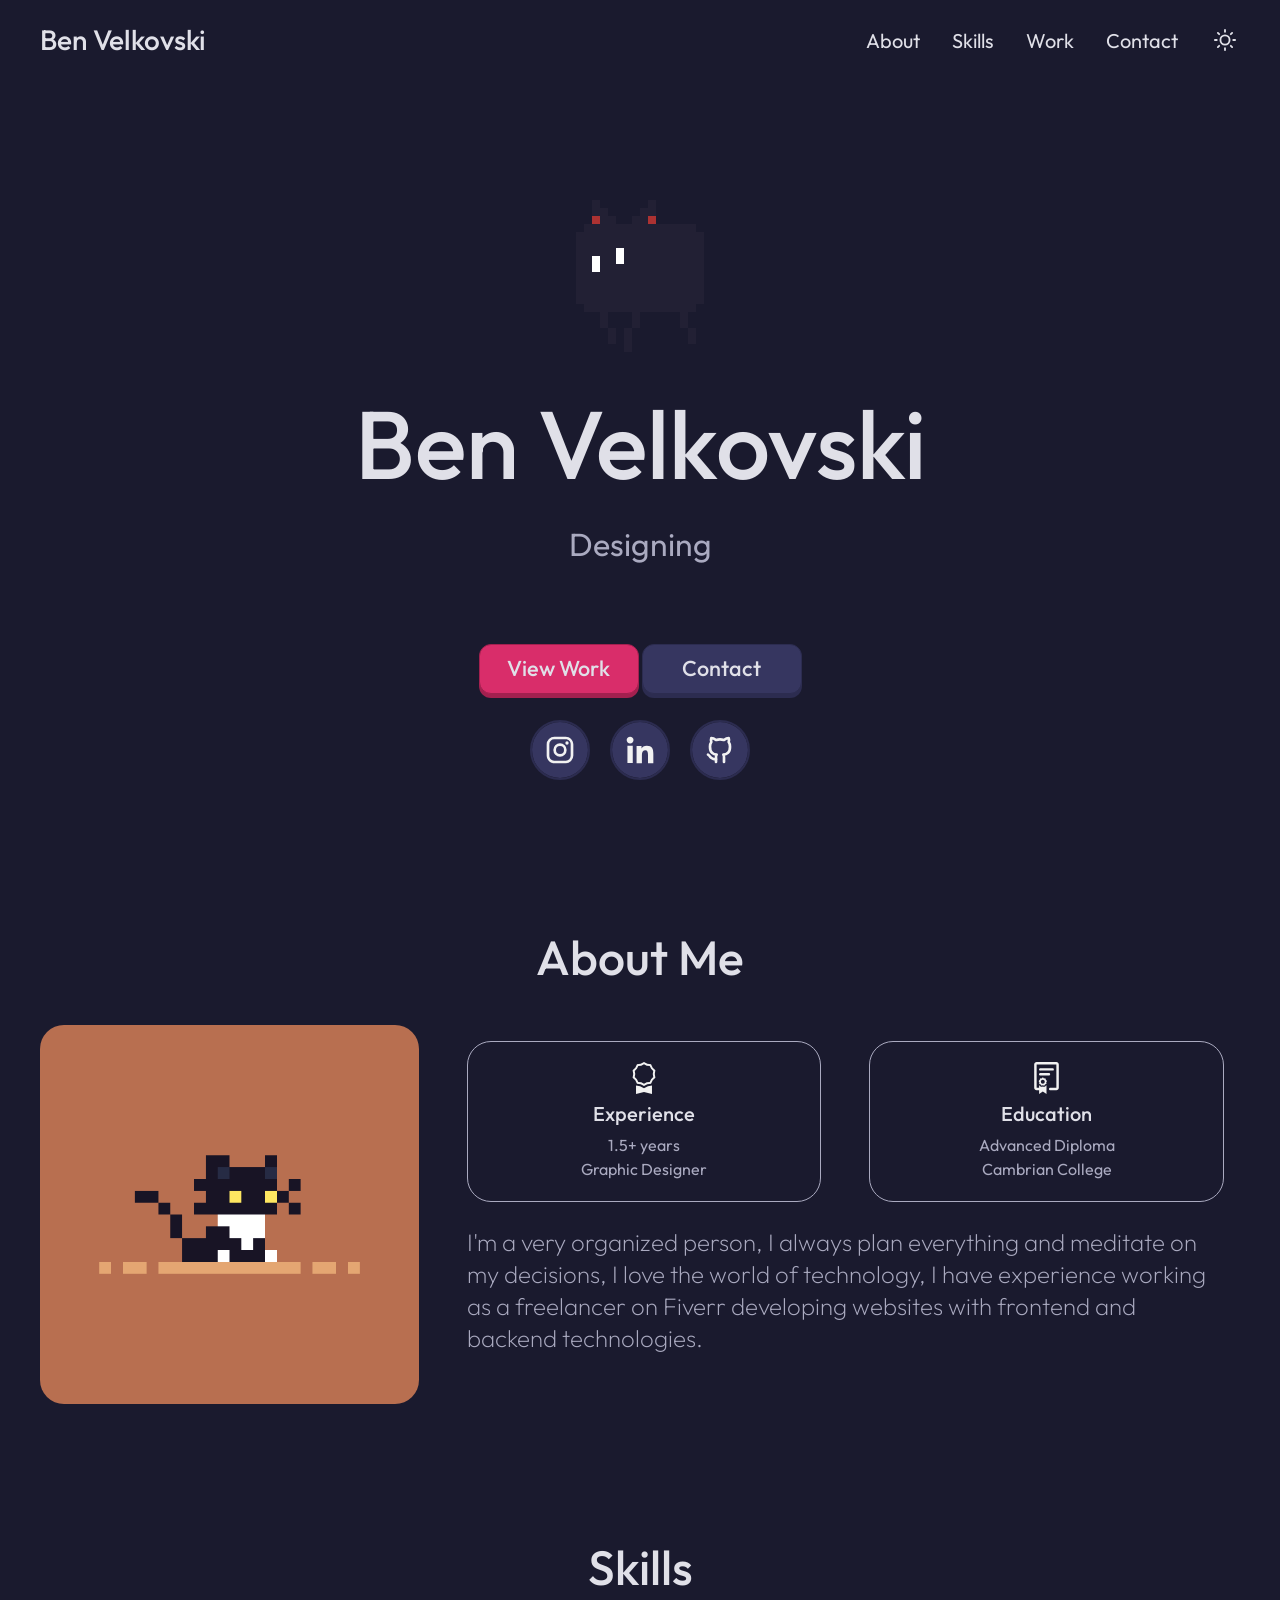
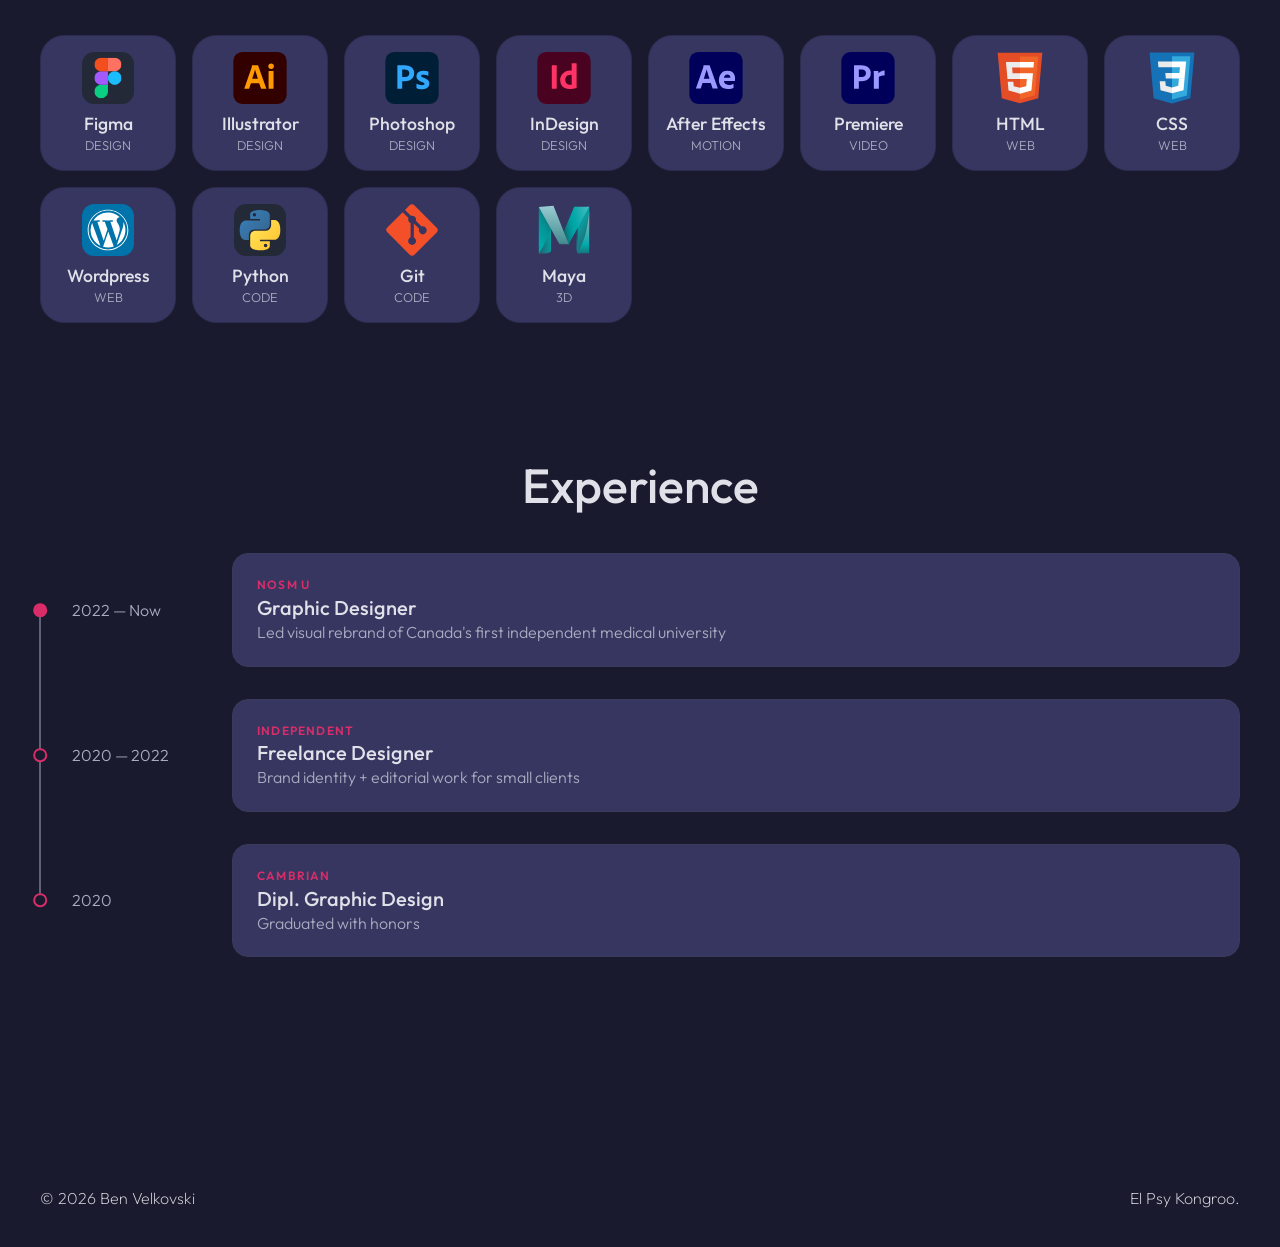
==== index.html @ b9f38e96 "added light theme toggle" ====
<!DOCTYPE html>
<html lang="en">
<head>
    <meta charset="UTF-8">
    <meta name="viewport" content="width=device-width, initial-scale=1.0">
    <title>Ben Velkovski | Portfolio</title>
    <link rel="stylesheet" href="css/normalize.css">
    <link rel="stylesheet" href="css/styles.css">
    <script src="js/main.js" defer></script>

    <!-- Google Fonts -->
    <link rel="preconnect" href="https://fonts.googleapis.com">
    <link rel="preconnect" href="https://fonts.gstatic.com" crossorigin>
    <link href="https://fonts.googleapis.com/css2?family=Outfit:wght@100..900&display=swap" rel="stylesheet">
</head>

<body>
    <nav>
        <a href="#hero">Ben Velkovski</a>
        <a href="#about">About</a>
        <a href="#skills">Skills</a>
        <a href="#projects">Work</a>
        <a href="#contact">Contact</a>
        <button id="theme-toggle" aria-label="Toggle light/dark mode">
            <svg class="icon-sun" xmlns="http://www.w3.org/2000/svg" width="22" height="22" viewBox="0 0 24 24" fill="none" stroke="currentColor" stroke-width="2" stroke-linecap="round" stroke-linejoin="round">
                <circle cx="12" cy="12" r="5"/>
                <line x1="12" y1="1" x2="12" y2="3"/><line x1="12" y1="21" x2="12" y2="23"/>
                <line x1="4.22" y1="4.22" x2="5.64" y2="5.64"/><line x1="18.36" y1="18.36" x2="19.78" y2="19.78"/>
                <line x1="1" y1="12" x2="3" y2="12"/><line x1="21" y1="12" x2="23" y2="12"/>
                <line x1="4.22" y1="19.78" x2="5.64" y2="18.36"/><line x1="18.36" y1="5.64" x2="19.78" y2="4.22"/>
            </svg>
            <svg class="icon-moon" xmlns="http://www.w3.org/2000/svg" width="22" height="22" viewBox="0 0 24 24" fill="none" stroke="currentColor" stroke-width="2" stroke-linecap="round" stroke-linejoin="round">
                <path d="M21 12.79A9 9 0 1 1 11.21 3 7 7 0 0 0 21 12.79z"/>
            </svg>
        </button>
    </nav>
    <section class="hero" id="hero">
        <div class="avatar">
            <img src="assets/bug.gif" alt="Animated avatar">
        </div>
        <h1>Ben Velkovski</h1>
        <div class="typewriter">
            <p>Designing</p>
            <!-- add typewriter part -->
        </div>
        <div>
            <button href="#projects" class="btn primary">View Work</button>
            <button href="#contact" class="btn generic">Contact</button>
        </div>
        <div class="icons">
            <a href="#" class="icon icon--instagram"><img src="assets/icons/instagram.svg" alt="Instagram"></a>
            <a href="#" class="icon icon--linkedin"><img src="assets/icons/linkedin.svg" alt="LinkedIn"></a>
            <a href="#" class="icon icon--github"><img src="assets/icons/github.svg" alt="GitHub"></a>
        </div>
    </section>
    <main>
        <section class="about" id="about">
            <h2>About Me</h2>
            <div class="aboutbody">
                <img class="aboutimg" src="assets/8cfeb9de5a4c071bb29d2b07ef50e3cf.gif" alt="About me photo">
                <div class="aboutcontent">
                    <div class="cards">
                        <div class="card">
                            <img src="assets/icons/award.svg" alt="">
                            <h3>Experience</h3>
                            <div>
                                <p>1.5+ years</p>
                                <p>Graphic Designer</p>
                            </div>
                        </div>
                        <div class="card">
                            <img src="assets/icons/diploma.svg" alt="">
                            <h3>Education</h3>
                            <div>
                                <p>Advanced Diploma</p>
                                <p>Cambrian College</p>
                            </div>
                        </div>
                    </div>
                    <p class="aboutdesc">I'm a very organized person, I always plan everything and meditate on my decisions, I love the world of technology, I have experience working as a freelancer on Fiverr developing websites with frontend and backend technologies. </p>
                </div>
            </div>
        </section>
        <section id="skills">
            <h2>Skills</h2>
            <div class="skillcontent">
                <div class="skillitem"><img src="assets/icons/figma.svg" alt=""><h3>Figma</h3><p>DESIGN</p></div>
                <div class="skillitem"><img src="assets/icons/illustrator.svg" alt=""><h3>Illustrator</h3><p>DESIGN</p></div>
                <div class="skillitem"><img src="assets/icons/photoshop.svg" alt=""><h3>Photoshop</h3><p>DESIGN</p></div>
                <div class="skillitem"><img src="assets/icons/indesign.svg" alt=""><h3>InDesign</h3><p>DESIGN</p></div>
                <div class="skillitem"><img src="assets/icons/aftereffects.svg" alt=""><h3>After Effects</h3><p>MOTION</p></div>
                <div class="skillitem"><img src="assets/icons/premiere.svg" alt=""><h3>Premiere</h3><p>VIDEO</p></div>
                <div class="skillitem"><img src="assets/icons/html5.svg" alt=""><h3>HTML</h3><p>WEB</p></div>
                <div class="skillitem"><img src="assets/icons/css3.svg" alt=""><h3>CSS</h3><p>WEB</p></div>
                <div class="skillitem"><img src="assets/icons/wordpress.svg" alt=""><h3>Wordpress</h3><p>WEB</p></div>
                <div class="skillitem"><img src="assets/icons/python.svg" alt=""><h3>Python</h3><p>CODE</p></div>
                <div class="skillitem"><img src="assets/icons/git.svg" alt=""><h3>Git</h3><p>CODE</p></div>
                <div class="skillitem"><img src="assets/icons/maya.svg" alt=""><h3>Maya</h3><p>3D</p></div>
            </div>
        </section>
        <section id="experience">
            <h2>Experience</h2>
            <div class="timeline">
                <div class="timeline-entry">
                    <span class="timeline-date">2022 — Now</span>
                    <div class="timeline-card">
                        <p class="timeline-org">NOSM U</p>
                        <h3>Graphic Designer</h3>
                        <p>Led visual rebrand of Canada's first independent medical university</p>
                    </div>
                </div>
                <div class="timeline-entry">
                    <span class="timeline-date">2020 — 2022</span>
                    <div class="timeline-card">
                        <p class="timeline-org">INDEPENDENT</p>
                        <h3>Freelance Designer</h3>
                        <p>Brand identity + editorial work for small clients</p>
                    </div>
                </div>
                <div class="timeline-entry">
                    <span class="timeline-date">2020</span>
                    <div class="timeline-card">
                        <p class="timeline-org">CAMBRIAN</p>
                        <h3>Dipl. Graphic Design</h3>
                        <p>Graduated with honors</p>
                    </div>
                </div>
            </div>
        </section>
        <section id="projects">

        </section>
        <section id="contact">
            
        </section>
    </main>
    <footer>
        <p>© 2026 Ben Velkovski</p>
        <p>El Psy Kongroo.</p>
    </footer>
</body>
</html>
---- css/styles.css ----
:root {
    /* Neutrals */
    --page-bg: #1a1a2e;
    --border: #3a3a5c;

    /* Text */
    --text: #e0e0e8;
    --text-desc: #aaaac0;
    --text-muted: #5a5a78;

    /* Accents */
    --sakura: #d92d6a;
    --sakura-dark: #a3204f;

    --btn-bg: #363660;
    --btn-shadow: #2c2c50;
}

[data-theme="light"] {
    --page-bg: #f4f2ef;
    --border: #d0d0d8;

    --text: #1a1a2e;
    --text-desc: #4a4a60;
    --text-muted: #8a8aa0;

    --btn-bg: #e0deda;
    --btn-shadow: #c8c4be;
}

body {
    max-width: 75em;
    margin: 0 auto;
    padding: 0 2rem;
    font-family: "Outfit", sans-serif;
    color: var(--text);
    background-color: var(--page-bg);
    min-height: 100vh;
    display: flex;
    flex-direction: column;
}

nav {
    font-size: 1.25rem;
    font-weight: 400;
    display: flex;
    align-items: center;
    padding: 1.5rem 0;
    gap: 2rem;
}

nav a:first-child {
    font-weight: 500;
    font-size: 1.75rem;
    margin-right: auto;
}

.hero {
    line-height: 0;
    min-height: 90vh;
    display: flex;
    flex-direction: column;
    align-items: center;
    justify-content: center;
    gap: 1.75rem;
}

.hero h1 {
    font-size: 6rem;
    margin: 4rem 0 0 0;
    font-weight: 500;
}

.typewriter {
    margin: 2.5rem 0;
    color: var(--text-desc);
    font-size: 2rem;
}

h2 {
    text-align: center;
    font-size: 3rem;
    font-weight: 500;
}
h3 {
    text-align: center;
    font-size: 1.25rem;
    font-weight: 500;
    margin: 0;
}

.aboutbody {
    display: flex;
    flex-direction: row;
    gap: 2rem
}

.aboutimg {
    flex: 1;
    min-width: 0;
    width: 100%;
    object-fit: cover;
    border-radius: 24px;
}

.aboutcontent {
    flex: 2;
    margin: 1rem;
}

.card p {
    line-height: 1.5rem;
    margin: 0;
    color: var(--text-desc);
}
.card img {
    height: 2rem;
}

.cards {
    display: flex;
    flex-direction: row;
    gap: 3rem;
}
.card {
    display: flex;
    flex: 1;
    flex-direction: column;
    gap: .5rem;
    padding: 1.25rem;
    border-radius: 24px;
    text-align: center;
    border: 1px solid var(--text-desc);
    justify-content: center;
}

.aboutdesc {
    font-size: 1.5rem;
    line-height: 2rem;
    font-weight: 200;
    color: var(--text-desc);
}

.skillcontent {
    display: grid;
    grid-template-columns: repeat(8,1fr);
    gap: 1rem;
}

.skillitem p {
    margin: 0;
    font-size: .8rem;
    font-weight: 300;
    padding-top: .25rem;
    color: var(--text-desc);
}
.skillitem h3 {
    font-size: 1.1rem;
}

.skillitem {
    border: 1px solid var(--btn-shadow);
    border-radius: 24px;
    background-color: var(--btn-bg);
    display: flex;
    flex-direction: column;
    justify-content: center;
    text-align: center;
    aspect-ratio: 1/1;
}

.skillitem img {
    height: 3.25rem;
    padding-bottom: .6rem;
}

/* timeline */
.timeline {
    display: flex;
    flex-direction: column;
    padding-left: 2rem;
    gap: 2rem;
}

.timeline-entry {
    display: flex;
    align-items: center;
    gap: 2rem;
    position: relative;
}

/* line segment */
.timeline-entry::after {
    content: "";
    position: absolute;
    left: -2rem;
    top: 0;
    bottom: -2rem;
    width: 1px;
    background: var(--text-desc);
    transform: translateX(-50%);
}

.timeline-entry:first-child::after {
    top: 50%;
}

.timeline-entry:last-child::after {
    bottom: 50%;
}

/* dot */
.timeline-entry::before {
    content: "";
    position: absolute;
    left: -2rem;
    top: 50%;
    transform: translate(-50%, -50%);
    width: .6rem;
    height: .6rem;
    border-radius: 50%;
    border: 2px solid var(--sakura);
    background-color: var(--page-bg);
    z-index: 1;
}

.timeline-entry:first-child::before {
    background-color: var(--sakura);
}

.timeline-date {
    min-width: 8rem;
    font-size: 1rem;
    font-weight: 300;
    color: var(--text-desc);
}

.timeline-card {
    flex: 1;
    padding: 1.5rem;
    border: 1px solid var(--border);
    border-radius: 16px;
    background-color: var(--btn-bg);
}

.timeline-org {
    font-size: .75rem;
    font-weight: 600;
    letter-spacing: .1em;
    color: var(--sakura);
    margin: 0 0 .25rem;
}

.timeline-card h3 {
    text-align: left;
    margin: 0 0 .25rem;
}

.timeline-card p:last-child {
    margin: 0;
    color: var(--text-desc);
    font-weight: 300;
}

main {
    display: flex;
    flex-direction: column;
    gap: 6rem;
}

.btn {
    display: inline-flex;
    align-items: center;
    justify-content: center;
    width: 10rem;
    padding: .7rem 1.4rem;
    background: var(--btn-bg);
    border: 1px solid var(--btn-shadow);
    border-radius: 12px;
    font-size: 1.35rem;
    font-weight: 500;
    color: var(--text);
    cursor: pointer;
    box-shadow: 0 4px 0 var(--btn-shadow);
    transform: translateY(0);
    transition: transform 0.1s, box-shadow 0.1s;
    text-decoration: none;
    line-height: 1.2;
}

.btn:hover { transform: translateY(-4px); box-shadow: 0 8px 0 var(--btn-shadow); }
.btn:active { transform: translateY(4px); box-shadow: 0 1px 0 var(--btn-shadow); }

.btn.primary {
    background: var(--sakura);
    border-color: var(--sakura-dark);
    box-shadow: 0 4px 0 var(--sakura-dark);
}
.btn.primary:hover { box-shadow: 0 8px 0 var(--sakura-dark); }
.btn.primary:active { box-shadow: 0 1px 0 var(--sakura-dark); }

/* icon styling */
.icons {
    display: flex;
    column-gap: 1.5rem;
}
.icon {
    width: 2rem;
    height: 2rem;
    padding: .75rem;
    display: inline-flex;
    align-items: center;
    justify-content: center;
    color: var(--text);
    border-radius: 50%;
    background-color: var(--btn-bg);
    outline: 2px solid var(--btn-shadow);
    transition-property: outline-offset, outline-color, background-color;
    transition-duration: .25s;
}
.icon:hover {
    outline-offset: .15rem;
    animation: shake .75s;
}

.icon--instagram:hover {
    background-image: radial-gradient(circle at 30% 107%,
    #fdf497 0%, #fdf497 5%,
    #fd5949 45%, #d6249f 60%,
    #285AEB 90%);
    outline-color: #a02d76;
}
.icon--linkedin:hover {
    background-color: #0077b5;
    outline-color: #0077b5;
}
.icon--github:hover {
    background-color: #2ea44f;
    outline-color: #2ea44f;
}

@keyframes shake {
    10% { transform: rotate(10deg); }
    20% { transform: rotate(-10deg); }
    30% { transform: rotate(10deg); }
    40% { transform: rotate(-10deg); }
}

footer {
    margin-top: auto;
    font-size: 1rem;
    font-weight: 200;
    display: flex;
    justify-content: space-between;
    align-items: center;
    padding: 1.5rem 0;
}

#theme-toggle {
    background: none;
    border: none;
    color: var(--text);
    cursor: pointer;
    padding: .25rem;
    display: flex;
    align-items: center;
    transition: color .25s;
}
#theme-toggle:hover { color: var(--sakura); }

[data-theme="light"] .icon-sun,
.icon-moon { display: none; }

[data-theme="light"] .icon-moon { display: block; }

a {
    color: var(--text);
    text-decoration: none;
}
a:visited {
    color: var(--text);
    text-decoration: none;
}
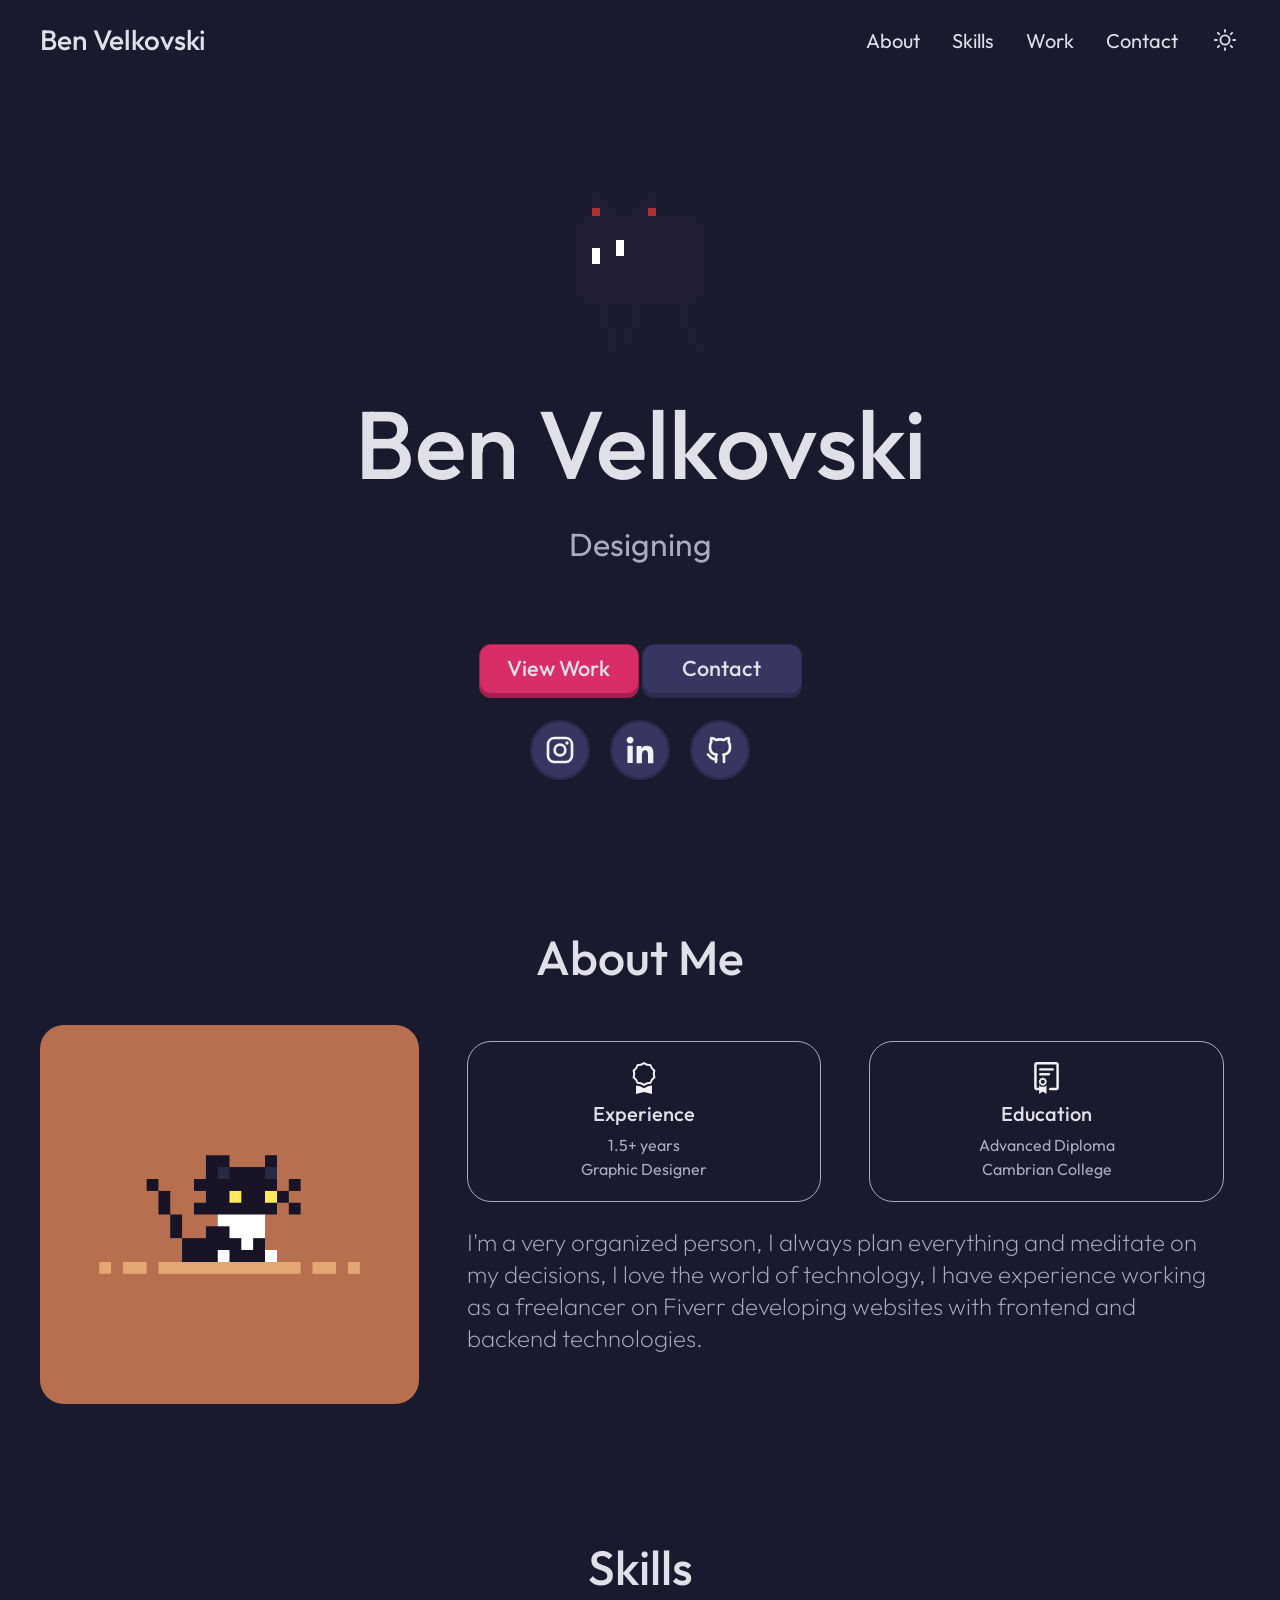
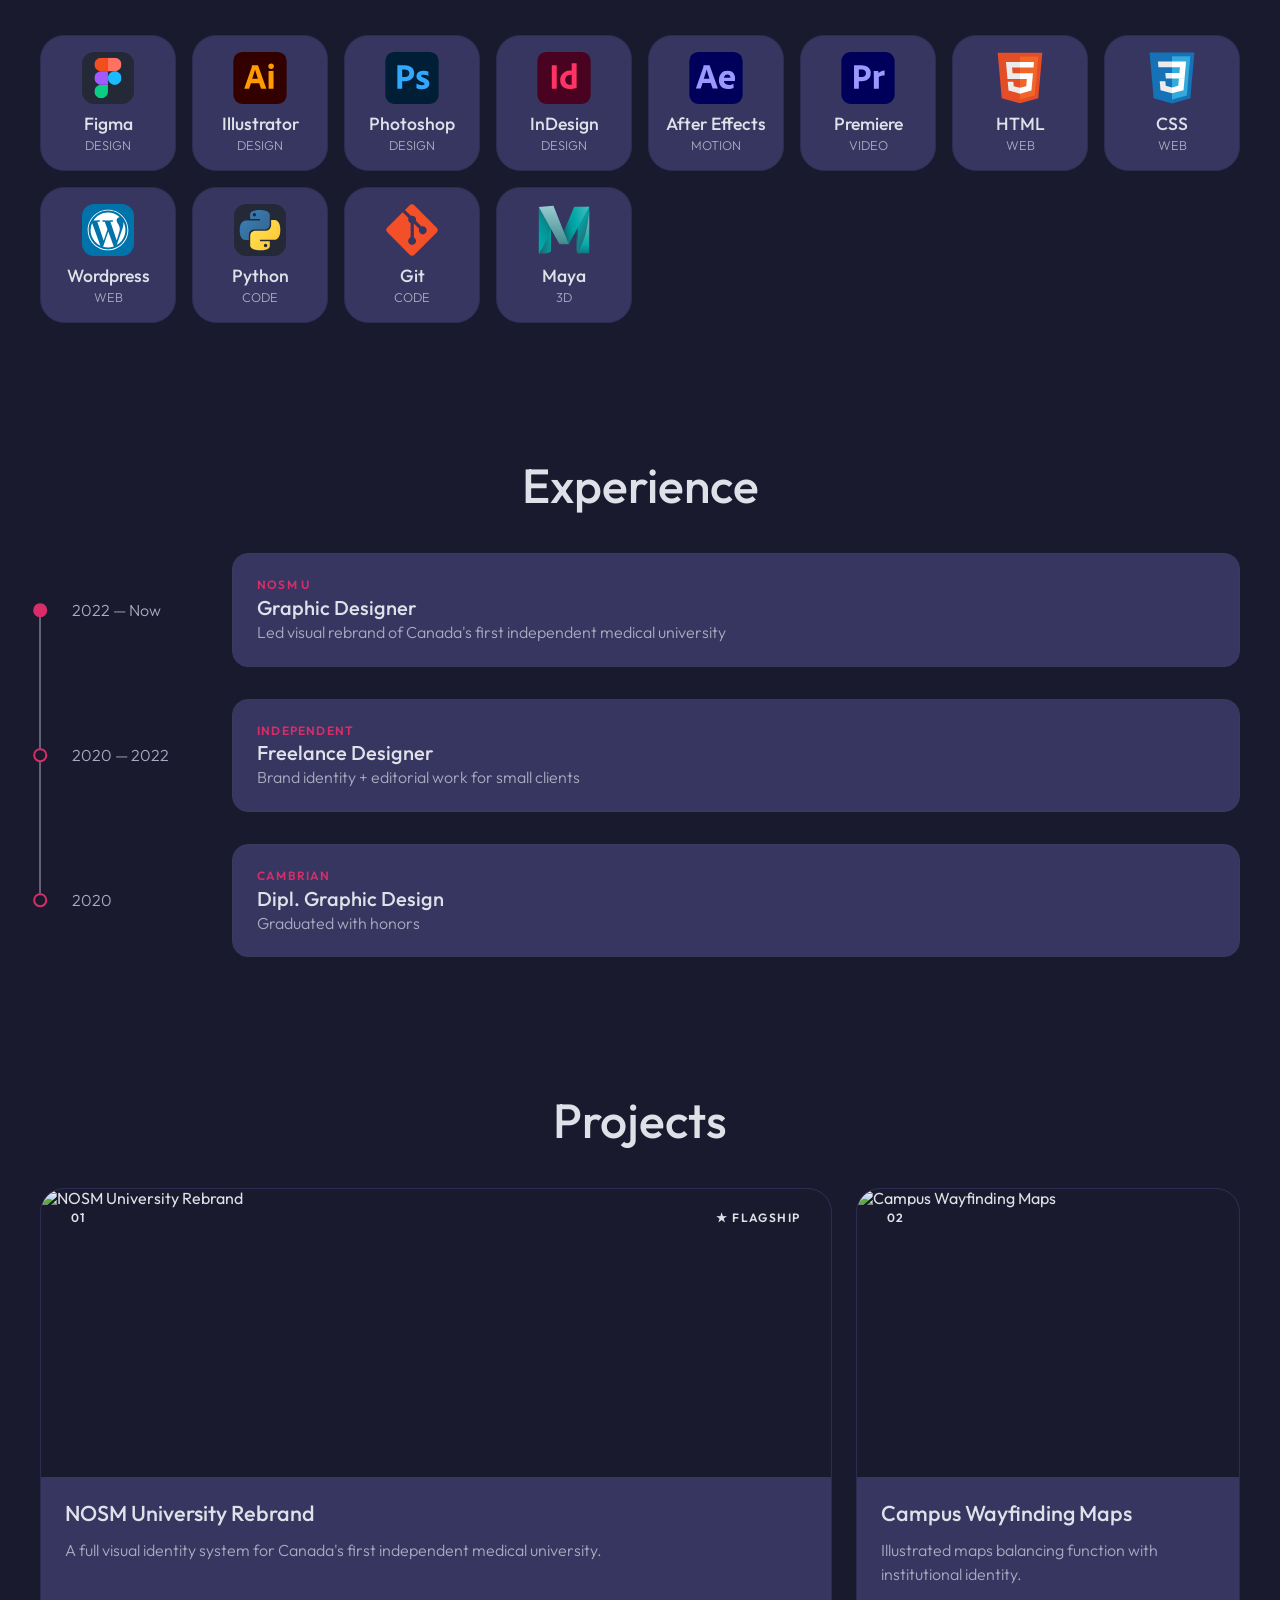
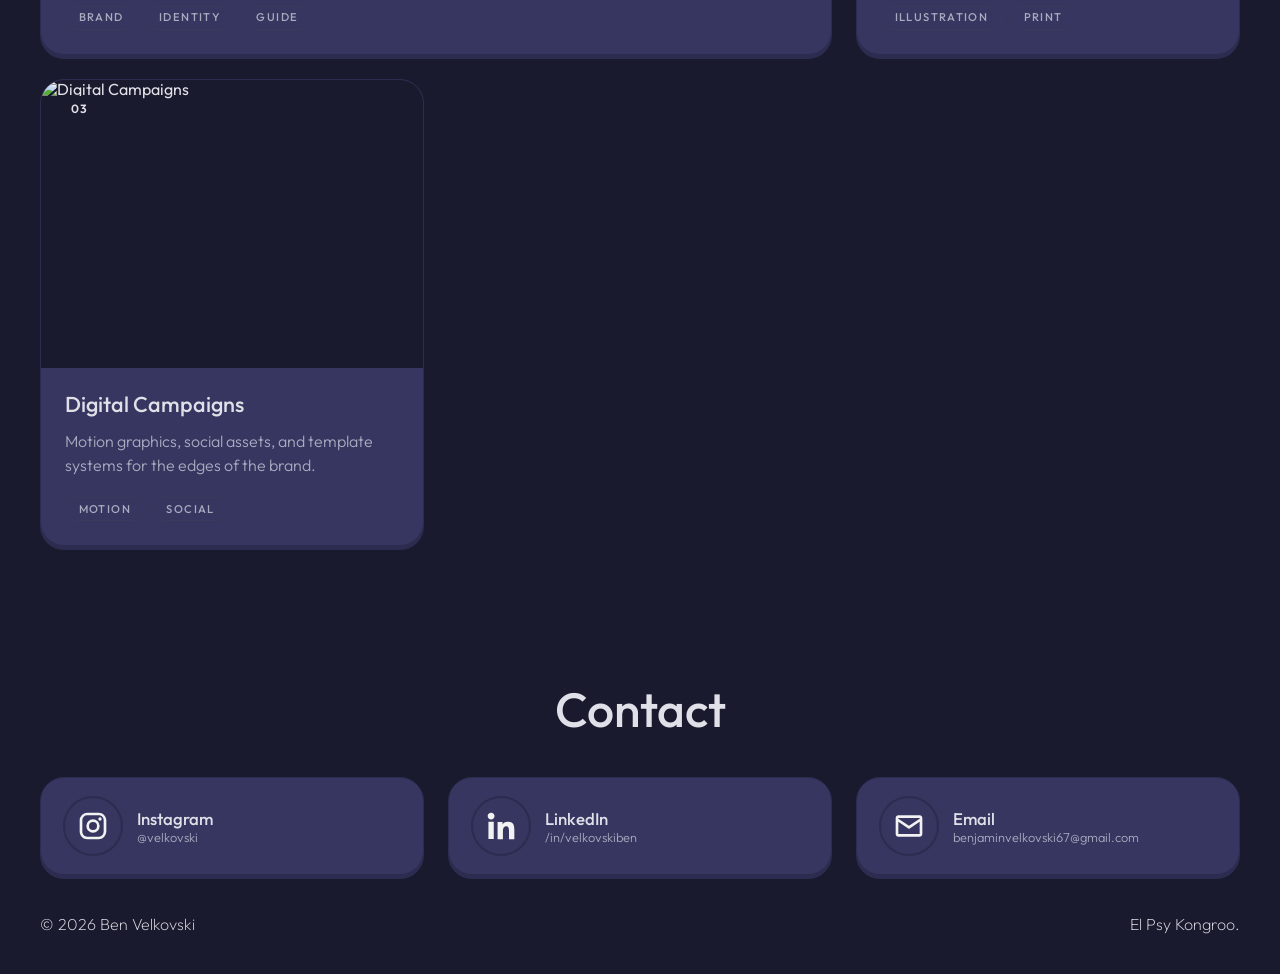
==== commit bd0bcaff: "creation created and styled project and contact section" ====
--- a/index.html
+++ b/index.html
@@ -128,10 +128,79 @@
             </div>
         </section>
         <section id="projects">
-
+            <h2>Projects</h2>
+            <div class="projectsbody">
+                <a class="project-card flagship" href="#">
+                    <div class="project-media">
+                        <span class="project-num">01</span>
+                        <span class="project-flag">★ FLAGSHIP</span>
+                        <img src="assets/projects/nosm.jpg" alt="NOSM University Rebrand">
+                    </div>
+                    <div class="project-info">
+                        <h3>NOSM University Rebrand</h3>
+                        <p>A full visual identity system for Canada's first independent medical university.</p>
+                        <div class="project-tags">
+                            <span class="project-tag">BRAND</span>
+                            <span class="project-tag">IDENTITY</span>
+                            <span class="project-tag">GUIDE</span>
+                        </div>
+                    </div>
+                </a>
+                <a class="project-card" href="#">
+                    <div class="project-media">
+                        <span class="project-num">02</span>
+                        <img src="assets/projects/wayfinding.jpg" alt="Campus Wayfinding Maps">
+                    </div>
+                    <div class="project-info">
+                        <h3>Campus Wayfinding Maps</h3>
+                        <p>Illustrated maps balancing function with institutional identity.</p>
+                        <div class="project-tags">
+                            <span class="project-tag">ILLUSTRATION</span>
+                            <span class="project-tag">PRINT</span>
+                        </div>
+                    </div>
+                </a>
+                <a class="project-card" href="#">
+                    <div class="project-media">
+                        <span class="project-num">03</span>
+                        <img src="assets/projects/digital.jpg" alt="Digital Campaigns">
+                    </div>
+                    <div class="project-info">
+                        <h3>Digital Campaigns</h3>
+                        <p>Motion graphics, social assets, and template systems for the edges of the brand.</p>
+                        <div class="project-tags">
+                            <span class="project-tag">MOTION</span>
+                            <span class="project-tag">SOCIAL</span>
+                        </div>
+                    </div>
+                </a>
+            </div>
         </section>
         <section id="contact">
-            
+            <h2>Contact</h2>
+            <div class="contact-cards">
+                <a href="#" class="contact-card">
+                    <span class="icon icon--instagram"><img src="assets/icons/instagram.svg" alt=""></span>
+                    <div class="contact-info">
+                        <p class="contact-label">Instagram</p>
+                        <p class="contact-value">@velkovski</p>
+                    </div>
+                </a>
+                <a href="https://linkedin.com/in/velkovskiben" class="contact-card">
+                    <span class="icon icon--linkedin"><img src="assets/icons/linkedin.svg" alt=""></span>
+                    <div class="contact-info">
+                        <p class="contact-label">LinkedIn</p>
+                        <p class="contact-value">/in/velkovskiben</p>
+                    </div>
+                </a>
+                <a href="mailto:benjaminvelkovski67@gmail.com" class="contact-card">
+                    <span class="icon icon--email"><img src="assets/icons/email.svg" alt=""></span>
+                    <div class="contact-info">
+                        <p class="contact-label">Email</p>
+                        <p class="contact-value">benjaminvelkovski67@gmail.com</p>
+                    </div>
+                </a>
+            </div>
         </section>
     </main>
     <footer>
--- a/css/styles.css
+++ b/css/styles.css
@@ -172,6 +172,195 @@
 .skillitem img {
     height: 3.25rem;
     padding-bottom: .6rem;
+}
+
+/* projects */
+.projectsbody {
+    display: grid;
+    grid-template-columns: repeat(3, 1fr);
+    gap: 1.5rem;
+}
+
+.project-card {
+    border: 1px solid var(--btn-shadow);
+    border-radius: 24px;
+    background-color: var(--btn-bg);
+    overflow: hidden;
+    display: flex;
+    flex-direction: column;
+    color: var(--text);
+    text-decoration: none;
+    cursor: pointer;
+    box-shadow: 0 4px 0 var(--btn-shadow);
+    transform: translateY(0);
+    transition: transform 0.1s, box-shadow 0.1s;
+}
+
+.project-card.flagship {
+    grid-column: span 2;
+}
+
+.project-card:hover {
+    transform: translateY(-4px);
+    box-shadow: 0 8px 0 var(--btn-shadow);
+}
+
+.project-card:active {
+    transform: translateY(4px);
+    box-shadow: 0 1px 0 var(--btn-shadow);
+}
+
+.project-media {
+    position: relative;
+    height: 18rem;
+    flex-shrink: 0;
+    background-color: var(--page-bg);
+    overflow: hidden;
+}
+
+.project-media img {
+    width: 100%;
+    height: 100%;
+    object-fit: cover;
+    display: block;
+}
+
+.project-num,
+.project-flag {
+    position: absolute;
+    top: 1rem;
+    background-color: var(--page-bg);
+    color: var(--text);
+    border-radius: 999px;
+    font-size: .75rem;
+    font-weight: 600;
+    padding: .4rem .9rem;
+    letter-spacing: .05em;
+    z-index: 1;
+}
+
+.project-num {
+    left: 1rem;
+}
+
+.project-flag {
+    right: 1rem;
+    letter-spacing: .12em;
+}
+
+.project-info {
+    flex: 1;
+    padding: 1.5rem;
+    display: flex;
+    flex-direction: column;
+    gap: .75rem;
+}
+
+.project-info h3 {
+    text-align: left;
+    font-size: 1.35rem;
+}
+
+.project-info > p {
+    margin: 0;
+    color: var(--text-desc);
+    font-weight: 300;
+    line-height: 1.5;
+}
+
+.project-tags {
+    display: flex;
+    gap: .5rem;
+    flex-wrap: wrap;
+    margin-top: auto;
+    padding-top: .5rem;
+}
+
+.project-tag {
+    border: 1px solid var(--border);
+    border-radius: 999px;
+    padding: .3rem .8rem;
+    font-size: .7rem;
+    font-weight: 500;
+    letter-spacing: .12em;
+    color: var(--text-desc);
+}
+
+/* contact */
+.contact-cards {
+    display: grid;
+    grid-template-columns: repeat(3, 1fr);
+    gap: 1.5rem;
+}
+
+.contact-card {
+    display: flex;
+    align-items: center;
+    gap: 1rem;
+    padding: 1.25rem 1.5rem;
+    border: 1px solid var(--btn-shadow);
+    border-radius: 24px;
+    background-color: var(--btn-bg);
+    color: var(--text);
+    text-decoration: none;
+    cursor: pointer;
+    box-shadow: 0 4px 0 var(--btn-shadow);
+    transform: translateY(0);
+    transition: transform 0.1s, box-shadow 0.1s;
+}
+
+.contact-card:hover {
+    transform: translateY(-4px);
+    box-shadow: 0 8px 0 var(--btn-shadow);
+}
+
+.contact-card:active {
+    transform: translateY(4px);
+    box-shadow: 0 1px 0 var(--btn-shadow);
+}
+
+.contact-info {
+    display: flex;
+    flex-direction: column;
+    min-width: 0;
+}
+
+.contact-label {
+    margin: 0;
+    font-size: 1.05rem;
+    font-weight: 500;
+    line-height: 1.3;
+}
+
+.contact-value {
+    margin: 0;
+    font-size: .8rem;
+    font-weight: 300;
+    color: var(--text-desc);
+    overflow-wrap: anywhere;
+}
+
+.contact-card:hover .icon {
+    outline-offset: .15rem;
+    animation: shake .75s;
+}
+
+.contact-card:hover .icon--instagram {
+    background-image: radial-gradient(circle at 30% 107%,
+        #fdf497 0%, #fdf497 5%,
+        #fd5949 45%, #d6249f 60%,
+        #285AEB 90%);
+    outline-color: #a02d76;
+}
+
+.contact-card:hover .icon--linkedin {
+    background-color: #0077b5;
+    outline-color: #0077b5;
+}
+
+.contact-card:hover .icon--email {
+    background-color: var(--sakura);
+    outline-color: var(--sakura-dark);
 }
 
 /* timeline */
@@ -338,6 +527,10 @@
     background-color: #2ea44f;
     outline-color: #2ea44f;
 }
+.icon--email:hover {
+    background-color: var(--sakura);
+    outline-color: var(--sakura-dark);
+}
 
 @keyframes shake {
     10% { transform: rotate(10deg); }
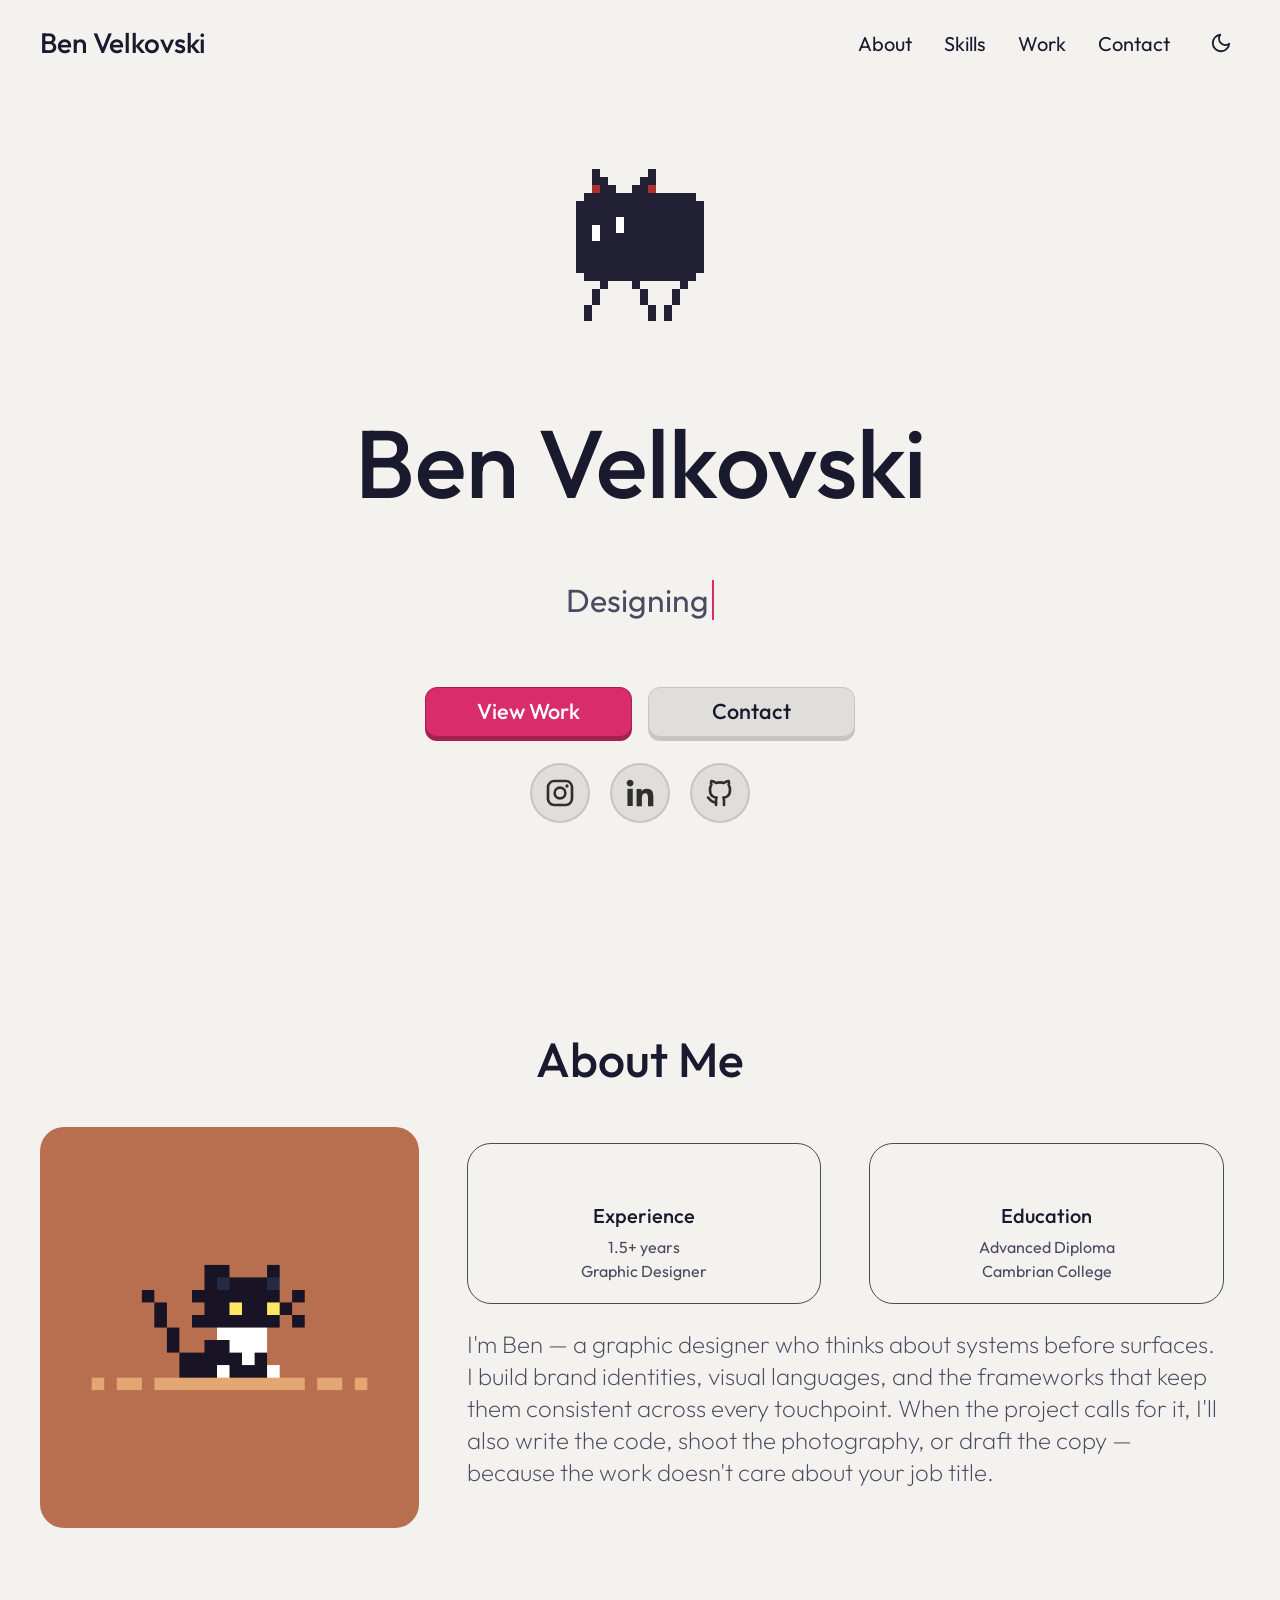
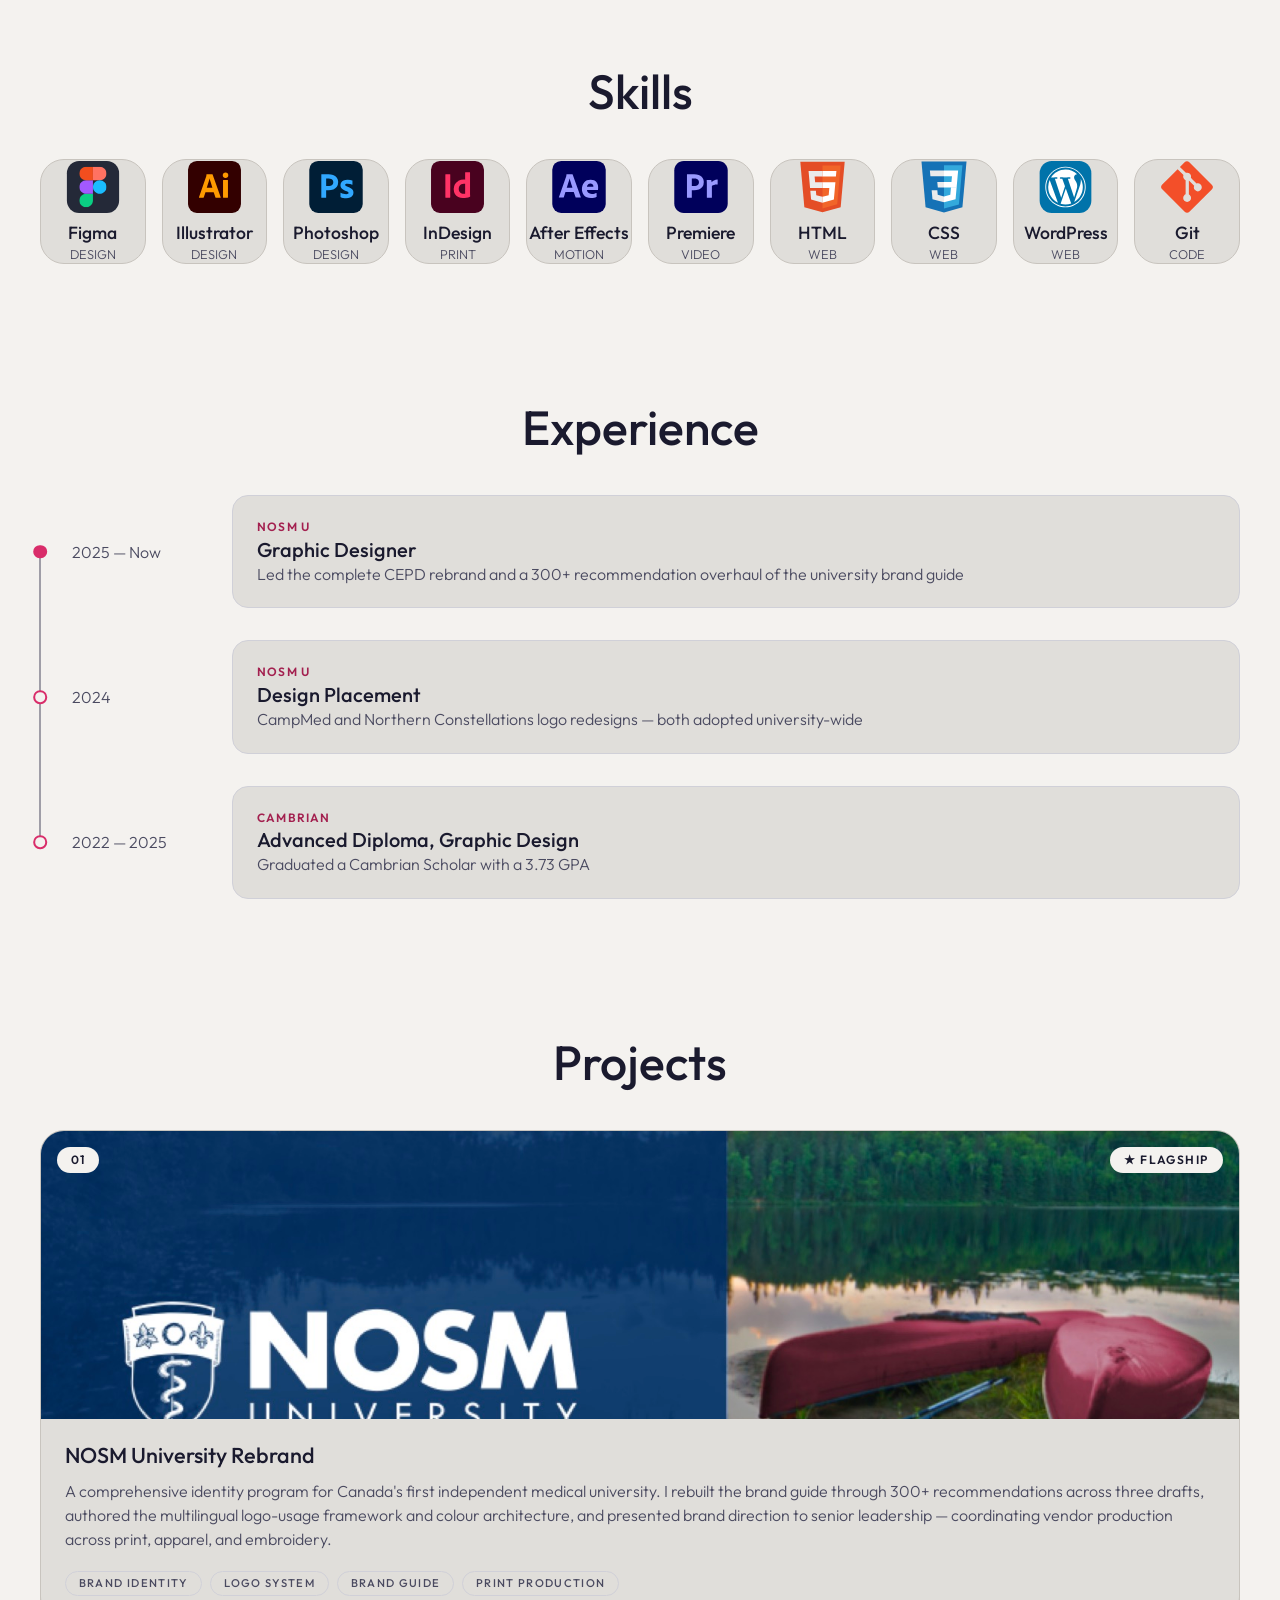
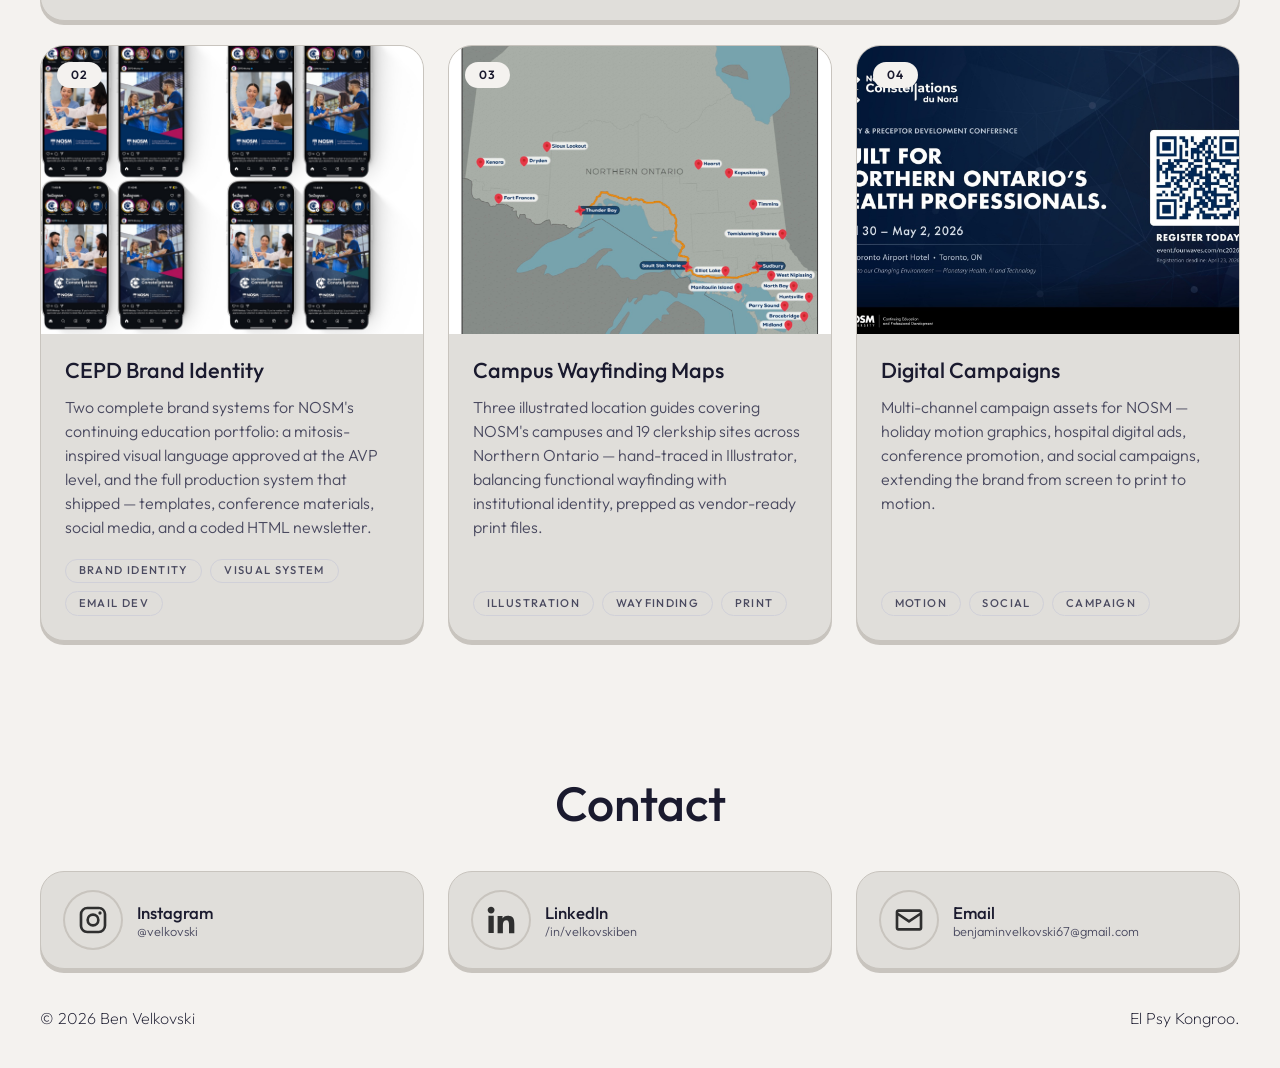
==== commit 5d907c97: "overhaul homepage and link flagship card to case study Fix hero CTAs (button->anchor), add responsiv" ====
--- a/index.html
+++ b/index.html
@@ -3,7 +3,29 @@
 <head>
     <meta charset="UTF-8">
     <meta name="viewport" content="width=device-width, initial-scale=1.0">
-    <title>Ben Velkovski | Portfolio</title>
+    <title>Ben Velkovski | Graphic Designer</title>
+    <meta name="description" content="Ben Velkovski is a graphic designer in Sudbury, Ontario specializing in brand identity systems, print production, and motion — featuring the NOSM University rebrand.">
+    <link rel="canonical" href="https://kovskidesign.com/">
+    <link rel="icon" type="image/svg+xml" href="assets/icons/favicon.svg">
+
+    <!-- Social link previews -->
+    <meta property="og:type" content="website">
+    <meta property="og:title" content="Ben Velkovski — Graphic Designer">
+    <meta property="og:description" content="Brand identity systems, print production, and motion. Featuring the NOSM University rebrand.">
+    <meta property="og:url" content="https://kovskidesign.com/">
+    <meta property="og:image" content="https://kovskidesign.com/assets/projects/nosm.jpg">
+    <meta name="twitter:card" content="summary_large_image">
+
+    <!-- Apply the saved theme before first paint to avoid a flash of the wrong theme -->
+    <script>
+        (function () {
+            var theme = null;
+            try { theme = localStorage.getItem("theme"); } catch (e) {}
+            if (!theme && window.matchMedia("(prefers-color-scheme: light)").matches) theme = "light";
+            if (theme) document.documentElement.setAttribute("data-theme", theme);
+        })();
+    </script>
+
     <link rel="stylesheet" href="css/normalize.css">
     <link rel="stylesheet" href="css/styles.css">
     <script src="js/main.js" defer></script>
@@ -12,16 +34,35 @@
     <link rel="preconnect" href="https://fonts.googleapis.com">
     <link rel="preconnect" href="https://fonts.gstatic.com" crossorigin>
     <link href="https://fonts.googleapis.com/css2?family=Outfit:wght@100..900&display=swap" rel="stylesheet">
+
+    <script type="application/ld+json">
+    {
+        "@context": "https://schema.org",
+        "@type": "Person",
+        "name": "Ben Velkovski",
+        "jobTitle": "Graphic Designer",
+        "url": "https://kovskidesign.com/",
+        "email": "mailto:benjaminvelkovski67@gmail.com",
+        "address": { "@type": "PostalAddress", "addressLocality": "Sudbury", "addressRegion": "ON", "addressCountry": "CA" },
+        "alumniOf": { "@type": "CollegeOrUniversity", "name": "Cambrian College" },
+        "sameAs": [
+            "https://www.linkedin.com/in/velkovskiben/",
+            "https://www.instagram.com/velkovski/",
+            "https://github.com/KovskisOdyssey"
+        ]
+    }
+    </script>
 </head>
 
 <body>
+    <a class="skip-link" href="#main">Skip to content</a>
     <nav>
         <a href="#hero">Ben Velkovski</a>
         <a href="#about">About</a>
         <a href="#skills">Skills</a>
         <a href="#projects">Work</a>
         <a href="#contact">Contact</a>
-        <button id="theme-toggle" aria-label="Toggle light/dark mode">
+        <button id="theme-toggle" aria-label="Light theme" aria-pressed="false">
             <svg class="icon-sun" xmlns="http://www.w3.org/2000/svg" width="22" height="22" viewBox="0 0 24 24" fill="none" stroke="currentColor" stroke-width="2" stroke-linecap="round" stroke-linejoin="round">
                 <circle cx="12" cy="12" r="5"/>
                 <line x1="12" y1="1" x2="12" y2="3"/><line x1="12" y1="21" x2="12" y2="23"/>
@@ -34,30 +75,32 @@
             </svg>
         </button>
     </nav>
-    <section class="hero" id="hero">
-        <div class="avatar">
-            <img src="assets/bug.gif" alt="Animated avatar">
-        </div>
-        <h1>Ben Velkovski</h1>
-        <div class="typewriter">
-            <p>Designing</p>
-            <!-- add typewriter part -->
-        </div>
-        <div>
-            <button href="#projects" class="btn primary">View Work</button>
-            <button href="#contact" class="btn generic">Contact</button>
-        </div>
-        <div class="icons">
-            <a href="#" class="icon icon--instagram"><img src="assets/icons/instagram.svg" alt="Instagram"></a>
-            <a href="#" class="icon icon--linkedin"><img src="assets/icons/linkedin.svg" alt="LinkedIn"></a>
-            <a href="#" class="icon icon--github"><img src="assets/icons/github.svg" alt="GitHub"></a>
-        </div>
-    </section>
-    <main>
+    <main id="main">
+        <section class="hero" id="hero">
+            <div class="avatar">
+                <img src="assets/bug.gif" alt="Animated pixel-art bug avatar">
+            </div>
+            <h1>Ben Velkovski</h1>
+            <div class="typewriter">
+                <p>
+                    <span class="sr-only">Designing brands, print, motion, and the web.</span>
+                    <span class="typewriter-text" aria-hidden="true">Designing</span>
+                </p>
+            </div>
+            <div class="hero-actions">
+                <a href="#projects" class="btn primary">View Work</a>
+                <a href="#contact" class="btn generic">Contact</a>
+            </div>
+            <div class="icons">
+                <a href="https://www.instagram.com/velkovski/" target="_blank" rel="noopener" class="icon icon--instagram"><img src="assets/icons/instagram.svg" alt="Instagram"></a>
+                <a href="https://www.linkedin.com/in/velkovskiben/" target="_blank" rel="noopener" class="icon icon--linkedin"><img src="assets/icons/linkedin.svg" alt="LinkedIn"></a>
+                <a href="https://github.com/KovskisOdyssey" target="_blank" rel="noopener" class="icon icon--github"><img src="assets/icons/github.svg" alt="GitHub"></a>
+            </div>
+        </section>
         <section class="about" id="about">
             <h2>About Me</h2>
             <div class="aboutbody">
-                <img class="aboutimg" src="assets/8cfeb9de5a4c071bb29d2b07ef50e3cf.gif" alt="About me photo">
+                <img class="aboutimg" src="assets/8cfeb9de5a4c071bb29d2b07ef50e3cf.gif" alt="Pixel-art animation of a black cat">
                 <div class="aboutcontent">
                     <div class="cards">
                         <div class="card">
@@ -77,52 +120,50 @@
                             </div>
                         </div>
                     </div>
-                    <p class="aboutdesc">I'm a very organized person, I always plan everything and meditate on my decisions, I love the world of technology, I have experience working as a freelancer on Fiverr developing websites with frontend and backend technologies. </p>
+                    <p class="aboutdesc">I'm Ben — a graphic designer who thinks about systems before surfaces. I build brand identities, visual languages, and the frameworks that keep them consistent across every touchpoint. When the project calls for it, I'll also write the code, shoot the photography, or draft the copy — because the work doesn't care about your job title.</p>
                 </div>
             </div>
         </section>
         <section id="skills">
             <h2>Skills</h2>
             <div class="skillcontent">
-                <div class="skillitem"><img src="assets/icons/figma.svg" alt=""><h3>Figma</h3><p>DESIGN</p></div>
-                <div class="skillitem"><img src="assets/icons/illustrator.svg" alt=""><h3>Illustrator</h3><p>DESIGN</p></div>
-                <div class="skillitem"><img src="assets/icons/photoshop.svg" alt=""><h3>Photoshop</h3><p>DESIGN</p></div>
-                <div class="skillitem"><img src="assets/icons/indesign.svg" alt=""><h3>InDesign</h3><p>DESIGN</p></div>
-                <div class="skillitem"><img src="assets/icons/aftereffects.svg" alt=""><h3>After Effects</h3><p>MOTION</p></div>
-                <div class="skillitem"><img src="assets/icons/premiere.svg" alt=""><h3>Premiere</h3><p>VIDEO</p></div>
-                <div class="skillitem"><img src="assets/icons/html5.svg" alt=""><h3>HTML</h3><p>WEB</p></div>
-                <div class="skillitem"><img src="assets/icons/css3.svg" alt=""><h3>CSS</h3><p>WEB</p></div>
-                <div class="skillitem"><img src="assets/icons/wordpress.svg" alt=""><h3>Wordpress</h3><p>WEB</p></div>
-                <div class="skillitem"><img src="assets/icons/python.svg" alt=""><h3>Python</h3><p>CODE</p></div>
-                <div class="skillitem"><img src="assets/icons/git.svg" alt=""><h3>Git</h3><p>CODE</p></div>
-                <div class="skillitem"><img src="assets/icons/maya.svg" alt=""><h3>Maya</h3><p>3D</p></div>
+                <div class="skillitem"><img src="assets/icons/figma.svg" alt=""><p class="skillname">Figma</p><p>DESIGN</p></div>
+                <div class="skillitem"><img src="assets/icons/illustrator.svg" alt=""><p class="skillname">Illustrator</p><p>DESIGN</p></div>
+                <div class="skillitem"><img src="assets/icons/photoshop.svg" alt=""><p class="skillname">Photoshop</p><p>DESIGN</p></div>
+                <div class="skillitem"><img src="assets/icons/indesign.svg" alt=""><p class="skillname">InDesign</p><p>PRINT</p></div>
+                <div class="skillitem"><img src="assets/icons/aftereffects.svg" alt=""><p class="skillname">After Effects</p><p>MOTION</p></div>
+                <div class="skillitem"><img src="assets/icons/premiere.svg" alt=""><p class="skillname">Premiere</p><p>VIDEO</p></div>
+                <div class="skillitem"><img src="assets/icons/html5.svg" alt=""><p class="skillname">HTML</p><p>WEB</p></div>
+                <div class="skillitem"><img src="assets/icons/css3.svg" alt=""><p class="skillname">CSS</p><p>WEB</p></div>
+                <div class="skillitem"><img src="assets/icons/wordpress.svg" alt=""><p class="skillname">WordPress</p><p>WEB</p></div>
+                <div class="skillitem"><img src="assets/icons/git.svg" alt=""><p class="skillname">Git</p><p>CODE</p></div>
             </div>
         </section>
         <section id="experience">
             <h2>Experience</h2>
             <div class="timeline">
                 <div class="timeline-entry">
-                    <span class="timeline-date">2022 — Now</span>
+                    <span class="timeline-date">2025 — Now</span>
                     <div class="timeline-card">
                         <p class="timeline-org">NOSM U</p>
                         <h3>Graphic Designer</h3>
-                        <p>Led visual rebrand of Canada's first independent medical university</p>
+                        <p>Led the complete CEPD rebrand and a 300+ recommendation overhaul of the university brand guide</p>
                     </div>
                 </div>
                 <div class="timeline-entry">
-                    <span class="timeline-date">2020 — 2022</span>
+                    <span class="timeline-date">2024</span>
                     <div class="timeline-card">
-                        <p class="timeline-org">INDEPENDENT</p>
-                        <h3>Freelance Designer</h3>
-                        <p>Brand identity + editorial work for small clients</p>
+                        <p class="timeline-org">NOSM U</p>
+                        <h3>Design Placement</h3>
+                        <p>CampMed and Northern Constellations logo redesigns — both adopted university-wide</p>
                     </div>
                 </div>
                 <div class="timeline-entry">
-                    <span class="timeline-date">2020</span>
+                    <span class="timeline-date">2022 — 2025</span>
                     <div class="timeline-card">
                         <p class="timeline-org">CAMBRIAN</p>
-                        <h3>Dipl. Graphic Design</h3>
-                        <p>Graduated with honors</p>
+                        <h3>Advanced Diploma, Graphic Design</h3>
+                        <p>Graduated a Cambrian Scholar with a 3.73 GPA</p>
                     </div>
                 </div>
             </div>
@@ -130,63 +171,82 @@
         <section id="projects">
             <h2>Projects</h2>
             <div class="projectsbody">
-                <a class="project-card flagship" href="#">
+                <!-- Remaining cards become <a href="case-studies/..."> as their pages are built -->
+                <a class="project-card flagship" href="case-studies/nosm-university-rebrand.html">
                     <div class="project-media">
                         <span class="project-num">01</span>
                         <span class="project-flag">★ FLAGSHIP</span>
-                        <img src="assets/projects/nosm.jpg" alt="NOSM University Rebrand">
+                        <img src="assets/projects/nosm.jpg" alt="Cover of the NOSM University brand guide">
                     </div>
                     <div class="project-info">
                         <h3>NOSM University Rebrand</h3>
-                        <p>A full visual identity system for Canada's first independent medical university.</p>
-                        <div class="project-tags">
-                            <span class="project-tag">BRAND</span>
-                            <span class="project-tag">IDENTITY</span>
-                            <span class="project-tag">GUIDE</span>
-                        </div>
-                    </div>
-                </a>
-                <a class="project-card" href="#">
+                        <p>A comprehensive identity program for Canada's first independent medical university. I rebuilt the brand guide through 300+ recommendations across three drafts, authored the multilingual logo-usage framework and colour architecture, and presented brand direction to senior leadership — coordinating vendor production across print, apparel, and embroidery.</p>
+                        <div class="project-tags">
+                            <span class="project-tag">BRAND IDENTITY</span>
+                            <span class="project-tag">LOGO SYSTEM</span>
+                            <span class="project-tag">BRAND GUIDE</span>
+                            <span class="project-tag">PRINT PRODUCTION</span>
+                        </div>
+                    </div>
+                </a>
+                <article class="project-card">
                     <div class="project-media">
                         <span class="project-num">02</span>
-                        <img src="assets/projects/wayfinding.jpg" alt="Campus Wayfinding Maps">
+                        <img src="assets/projects/cepd.jpg" alt="Grid of phone mockups showing CEPD social media templates">
+                    </div>
+                    <div class="project-info">
+                        <h3>CEPD Brand Identity</h3>
+                        <p>Two complete brand systems for NOSM's continuing education portfolio: a mitosis-inspired visual language approved at the AVP level, and the full production system that shipped — templates, conference materials, social media, and a coded HTML newsletter.</p>
+                        <div class="project-tags">
+                            <span class="project-tag">BRAND IDENTITY</span>
+                            <span class="project-tag">VISUAL SYSTEM</span>
+                            <span class="project-tag">EMAIL DEV</span>
+                        </div>
+                    </div>
+                </article>
+                <article class="project-card">
+                    <div class="project-media">
+                        <span class="project-num">03</span>
+                        <img src="assets/projects/wayfinding.jpg" alt="Illustrated map of Northern Ontario showing NOSM campuses and clerkship sites">
                     </div>
                     <div class="project-info">
                         <h3>Campus Wayfinding Maps</h3>
-                        <p>Illustrated maps balancing function with institutional identity.</p>
+                        <p>Three illustrated location guides covering NOSM's campuses and 19 clerkship sites across Northern Ontario — hand-traced in Illustrator, balancing functional wayfinding with institutional identity, prepped as vendor-ready print files.</p>
                         <div class="project-tags">
                             <span class="project-tag">ILLUSTRATION</span>
+                            <span class="project-tag">WAYFINDING</span>
                             <span class="project-tag">PRINT</span>
                         </div>
                     </div>
-                </a>
-                <a class="project-card" href="#">
-                    <div class="project-media">
-                        <span class="project-num">03</span>
-                        <img src="assets/projects/digital.jpg" alt="Digital Campaigns">
+                </article>
+                <article class="project-card">
+                    <div class="project-media">
+                        <span class="project-num">04</span>
+                        <img src="assets/projects/digital.jpg" alt="Northern Constellations conference ad designed for hospital digital screens">
                     </div>
                     <div class="project-info">
                         <h3>Digital Campaigns</h3>
-                        <p>Motion graphics, social assets, and template systems for the edges of the brand.</p>
+                        <p>Multi-channel campaign assets for NOSM — holiday motion graphics, hospital digital ads, conference promotion, and social campaigns, extending the brand from screen to print to motion.</p>
                         <div class="project-tags">
                             <span class="project-tag">MOTION</span>
                             <span class="project-tag">SOCIAL</span>
-                        </div>
-                    </div>
-                </a>
+                            <span class="project-tag">CAMPAIGN</span>
+                        </div>
+                    </div>
+                </article>
             </div>
         </section>
         <section id="contact">
             <h2>Contact</h2>
             <div class="contact-cards">
-                <a href="#" class="contact-card">
+                <a href="https://www.instagram.com/velkovski/" target="_blank" rel="noopener" class="contact-card">
                     <span class="icon icon--instagram"><img src="assets/icons/instagram.svg" alt=""></span>
                     <div class="contact-info">
                         <p class="contact-label">Instagram</p>
                         <p class="contact-value">@velkovski</p>
                     </div>
                 </a>
-                <a href="https://linkedin.com/in/velkovskiben" class="contact-card">
+                <a href="https://www.linkedin.com/in/velkovskiben/" target="_blank" rel="noopener" class="contact-card">
                     <span class="icon icon--linkedin"><img src="assets/icons/linkedin.svg" alt=""></span>
                     <div class="contact-info">
                         <p class="contact-label">LinkedIn</p>
@@ -208,4 +268,4 @@
         <p>El Psy Kongroo.</p>
     </footer>
 </body>
-</html>+</html>
--- a/css/styles.css
+++ b/css/styles.css
@@ -1,4 +1,6 @@
 :root {
+    color-scheme: dark;
+
     /* Neutrals */
     --page-bg: #1a1a2e;
     --border: #3a3a5c;
@@ -11,12 +13,16 @@
     /* Accents */
     --sakura: #d92d6a;
     --sakura-dark: #a3204f;
+    /* sakura tuned for small text on card backgrounds (4.5:1+) */
+    --sakura-text: #ff7aa8;
 
     --btn-bg: #363660;
     --btn-shadow: #2c2c50;
 }
 
 [data-theme="light"] {
+    color-scheme: light;
+
     --page-bg: #f4f2ef;
     --border: #d0d0d8;
 
@@ -24,8 +30,48 @@
     --text-desc: #4a4a60;
     --text-muted: #8a8aa0;
 
+    --sakura-text: #a3204f;
+
     --btn-bg: #e0deda;
     --btn-shadow: #c8c4be;
+}
+
+html {
+    scroll-behavior: smooth;
+}
+
+/* visually hidden but available to screen readers */
+.sr-only {
+    position: absolute;
+    width: 1px;
+    height: 1px;
+    padding: 0;
+    margin: -1px;
+    overflow: hidden;
+    clip-path: inset(50%);
+    white-space: nowrap;
+}
+
+.skip-link,
+.skip-link:visited {
+    position: absolute;
+    left: 1rem;
+    top: -4rem;
+    z-index: 10;
+    padding: .5rem 1rem;
+    border-radius: 0 0 8px 8px;
+    background: var(--sakura);
+    color: #fff;
+    transition: top .2s;
+}
+.skip-link:focus {
+    top: 0;
+}
+
+a:focus-visible,
+button:focus-visible {
+    outline: 2px solid var(--text);
+    outline-offset: 3px;
 }
 
 body {
@@ -56,17 +102,18 @@
 }
 
 .hero {
-    line-height: 0;
     min-height: 90vh;
     display: flex;
     flex-direction: column;
     align-items: center;
     justify-content: center;
     gap: 1.75rem;
+    text-align: center;
 }
 
 .hero h1 {
-    font-size: 6rem;
+    font-size: clamp(3rem, 9vw, 6rem);
+    line-height: 1.05;
     margin: 4rem 0 0 0;
     font-weight: 500;
 }
@@ -74,7 +121,28 @@
 .typewriter {
     margin: 2.5rem 0;
     color: var(--text-desc);
-    font-size: 2rem;
+    font-size: clamp(1.4rem, 4vw, 2rem);
+}
+
+.typewriter p {
+    margin: 0;
+}
+
+.typewriter-text {
+    border-right: 2px solid var(--sakura);
+    padding-right: .2rem;
+    animation: caret-blink 1.1s steps(2) infinite;
+}
+
+@keyframes caret-blink {
+    50% { border-color: transparent; }
+}
+
+.hero-actions {
+    display: flex;
+    flex-wrap: wrap;
+    gap: 1rem;
+    justify-content: center;
 }
 
 h2 {
@@ -141,9 +209,13 @@
     color: var(--text-desc);
 }
 
+.avatar img {
+    display: block;
+}
+
 .skillcontent {
     display: grid;
-    grid-template-columns: repeat(8,1fr);
+    grid-template-columns: repeat(auto-fill, minmax(6.25rem, 1fr));
     gap: 1rem;
 }
 
@@ -154,8 +226,11 @@
     padding-top: .25rem;
     color: var(--text-desc);
 }
-.skillitem h3 {
+.skillitem .skillname {
     font-size: 1.1rem;
+    font-weight: 500;
+    color: var(--text);
+    padding-top: 0;
 }
 
 .skillitem {
@@ -190,14 +265,13 @@
     flex-direction: column;
     color: var(--text);
     text-decoration: none;
-    cursor: pointer;
     box-shadow: 0 4px 0 var(--btn-shadow);
     transform: translateY(0);
     transition: transform 0.1s, box-shadow 0.1s;
 }
 
 .project-card.flagship {
-    grid-column: span 2;
+    grid-column: 1 / -1;
 }
 
 .project-card:hover {
@@ -205,7 +279,12 @@
     box-shadow: 0 8px 0 var(--btn-shadow);
 }
 
-.project-card:active {
+/* press affordance only when cards are real links (case study pages) */
+a.project-card {
+    cursor: pointer;
+}
+
+a.project-card:active {
     transform: translateY(4px);
     box-shadow: 0 1px 0 var(--btn-shadow);
 }
@@ -338,29 +417,6 @@
     font-weight: 300;
     color: var(--text-desc);
     overflow-wrap: anywhere;
-}
-
-.contact-card:hover .icon {
-    outline-offset: .15rem;
-    animation: shake .75s;
-}
-
-.contact-card:hover .icon--instagram {
-    background-image: radial-gradient(circle at 30% 107%,
-        #fdf497 0%, #fdf497 5%,
-        #fd5949 45%, #d6249f 60%,
-        #285AEB 90%);
-    outline-color: #a02d76;
-}
-
-.contact-card:hover .icon--linkedin {
-    background-color: #0077b5;
-    outline-color: #0077b5;
-}
-
-.contact-card:hover .icon--email {
-    background-color: var(--sakura);
-    outline-color: var(--sakura-dark);
 }
 
 /* timeline */
@@ -436,7 +492,7 @@
     font-size: .75rem;
     font-weight: 600;
     letter-spacing: .1em;
-    color: var(--sakura);
+    color: var(--sakura-text);
     margin: 0 0 .25rem;
 }
 
@@ -484,6 +540,7 @@
     background: var(--sakura);
     border-color: var(--sakura-dark);
     box-shadow: 0 4px 0 var(--sakura-dark);
+    color: #fff;
 }
 .btn.primary:hover { box-shadow: 0 8px 0 var(--sakura-dark); }
 .btn.primary:active { box-shadow: 0 1px 0 var(--sakura-dark); }
@@ -503,33 +560,54 @@
     color: var(--text);
     border-radius: 50%;
     background-color: var(--btn-bg);
-    outline: 2px solid var(--btn-shadow);
-    transition-property: outline-offset, outline-color, background-color;
+    /* ring drawn with box-shadow so outline stays free for keyboard focus */
+    --ring-gap: var(--page-bg);
+    box-shadow: 0 0 0 2px var(--btn-shadow);
+    transition-property: box-shadow, background-color;
     transition-duration: .25s;
 }
-.icon:hover {
-    outline-offset: .15rem;
+
+.contact-card .icon {
+    --ring-gap: var(--btn-bg);
+}
+
+/* the icon SVGs hardcode a near-white fill — darken them on light backgrounds,
+   and restore white on hover when the background becomes a brand colour */
+[data-theme="light"] .icon img {
+    filter: invert(.85);
+}
+[data-theme="light"] .icon:hover img,
+[data-theme="light"] .contact-card:hover .icon img {
+    filter: none;
+}
+
+.icon:hover,
+.contact-card:hover .icon {
     animation: shake .75s;
 }
 
-.icon--instagram:hover {
+.icon--instagram:hover,
+.contact-card:hover .icon--instagram {
     background-image: radial-gradient(circle at 30% 107%,
     #fdf497 0%, #fdf497 5%,
     #fd5949 45%, #d6249f 60%,
     #285AEB 90%);
-    outline-color: #a02d76;
-}
-.icon--linkedin:hover {
+    box-shadow: 0 0 0 2px var(--ring-gap), 0 0 0 4px #a02d76;
+}
+.icon--linkedin:hover,
+.contact-card:hover .icon--linkedin {
     background-color: #0077b5;
-    outline-color: #0077b5;
-}
-.icon--github:hover {
+    box-shadow: 0 0 0 2px var(--ring-gap), 0 0 0 4px #0077b5;
+}
+.icon--github:hover,
+.contact-card:hover .icon--github {
     background-color: #2ea44f;
-    outline-color: #2ea44f;
-}
-.icon--email:hover {
+    box-shadow: 0 0 0 2px var(--ring-gap), 0 0 0 4px #2ea44f;
+}
+.icon--email:hover,
+.contact-card:hover .icon--email {
     background-color: var(--sakura);
-    outline-color: var(--sakura-dark);
+    box-shadow: 0 0 0 2px var(--ring-gap), 0 0 0 4px var(--sakura-dark);
 }
 
 @keyframes shake {
@@ -554,7 +632,7 @@
     border: none;
     color: var(--text);
     cursor: pointer;
-    padding: .25rem;
+    padding: .5rem;
     display: flex;
     align-items: center;
     transition: color .25s;
@@ -573,4 +651,135 @@
 a:visited {
     color: var(--text);
     text-decoration: none;
+}
+
+/* ===== responsive ===== */
+
+/* tablet / small laptop */
+@media (max-width: 64em) {
+    .projectsbody {
+        grid-template-columns: repeat(2, 1fr);
+    }
+
+    .contact-cards {
+        grid-template-columns: repeat(2, 1fr);
+    }
+}
+
+/* tablet portrait / large phone */
+@media (max-width: 48em) {
+    nav {
+        flex-wrap: wrap;
+        gap: 1rem 1.5rem;
+        font-size: 1.1rem;
+    }
+
+    h2 {
+        font-size: 2.25rem;
+    }
+
+    main {
+        gap: 4rem;
+    }
+
+    .hero h1 {
+        margin-top: 2rem;
+    }
+
+    .aboutbody {
+        flex-direction: column;
+    }
+
+    .aboutimg {
+        max-width: 24rem;
+        margin: 0 auto;
+    }
+
+    .aboutcontent {
+        margin: 1rem 0 0 0;
+    }
+
+    .aboutdesc {
+        font-size: 1.25rem;
+        line-height: 1.6;
+    }
+
+    .projectsbody {
+        grid-template-columns: 1fr;
+    }
+
+    .contact-cards {
+        grid-template-columns: 1fr;
+    }
+
+    .timeline-entry {
+        flex-direction: column;
+        align-items: flex-start;
+        gap: .5rem;
+    }
+
+    /* anchor the dot and line endpoints to the date row instead of entry centre */
+    .timeline-entry::before {
+        top: .8rem;
+    }
+
+    .timeline-entry:first-child::after {
+        top: .8rem;
+    }
+
+    .timeline-entry:last-child::after {
+        bottom: auto;
+        top: 0;
+        height: .8rem;
+    }
+}
+
+/* phone */
+@media (max-width: 30em) {
+    body {
+        padding: 0 1.25rem;
+    }
+
+    .cards {
+        flex-direction: column;
+        gap: 1rem;
+    }
+
+    .hero-actions {
+        flex-direction: column;
+        width: min(100%, 18rem);
+    }
+
+    .btn {
+        width: 100%;
+    }
+
+    .project-media {
+        height: 14rem;
+    }
+
+    footer {
+        flex-direction: column;
+        gap: .25rem;
+        text-align: center;
+    }
+}
+
+/* respect users who turn animations off */
+@media (prefers-reduced-motion: reduce) {
+    html {
+        scroll-behavior: auto;
+    }
+
+    *,
+    *::before,
+    *::after {
+        animation-duration: .01ms !important;
+        animation-iteration-count: 1 !important;
+        transition-duration: .01ms !important;
+    }
+
+    .typewriter-text {
+        border-right-color: var(--sakura);
+    }
 }
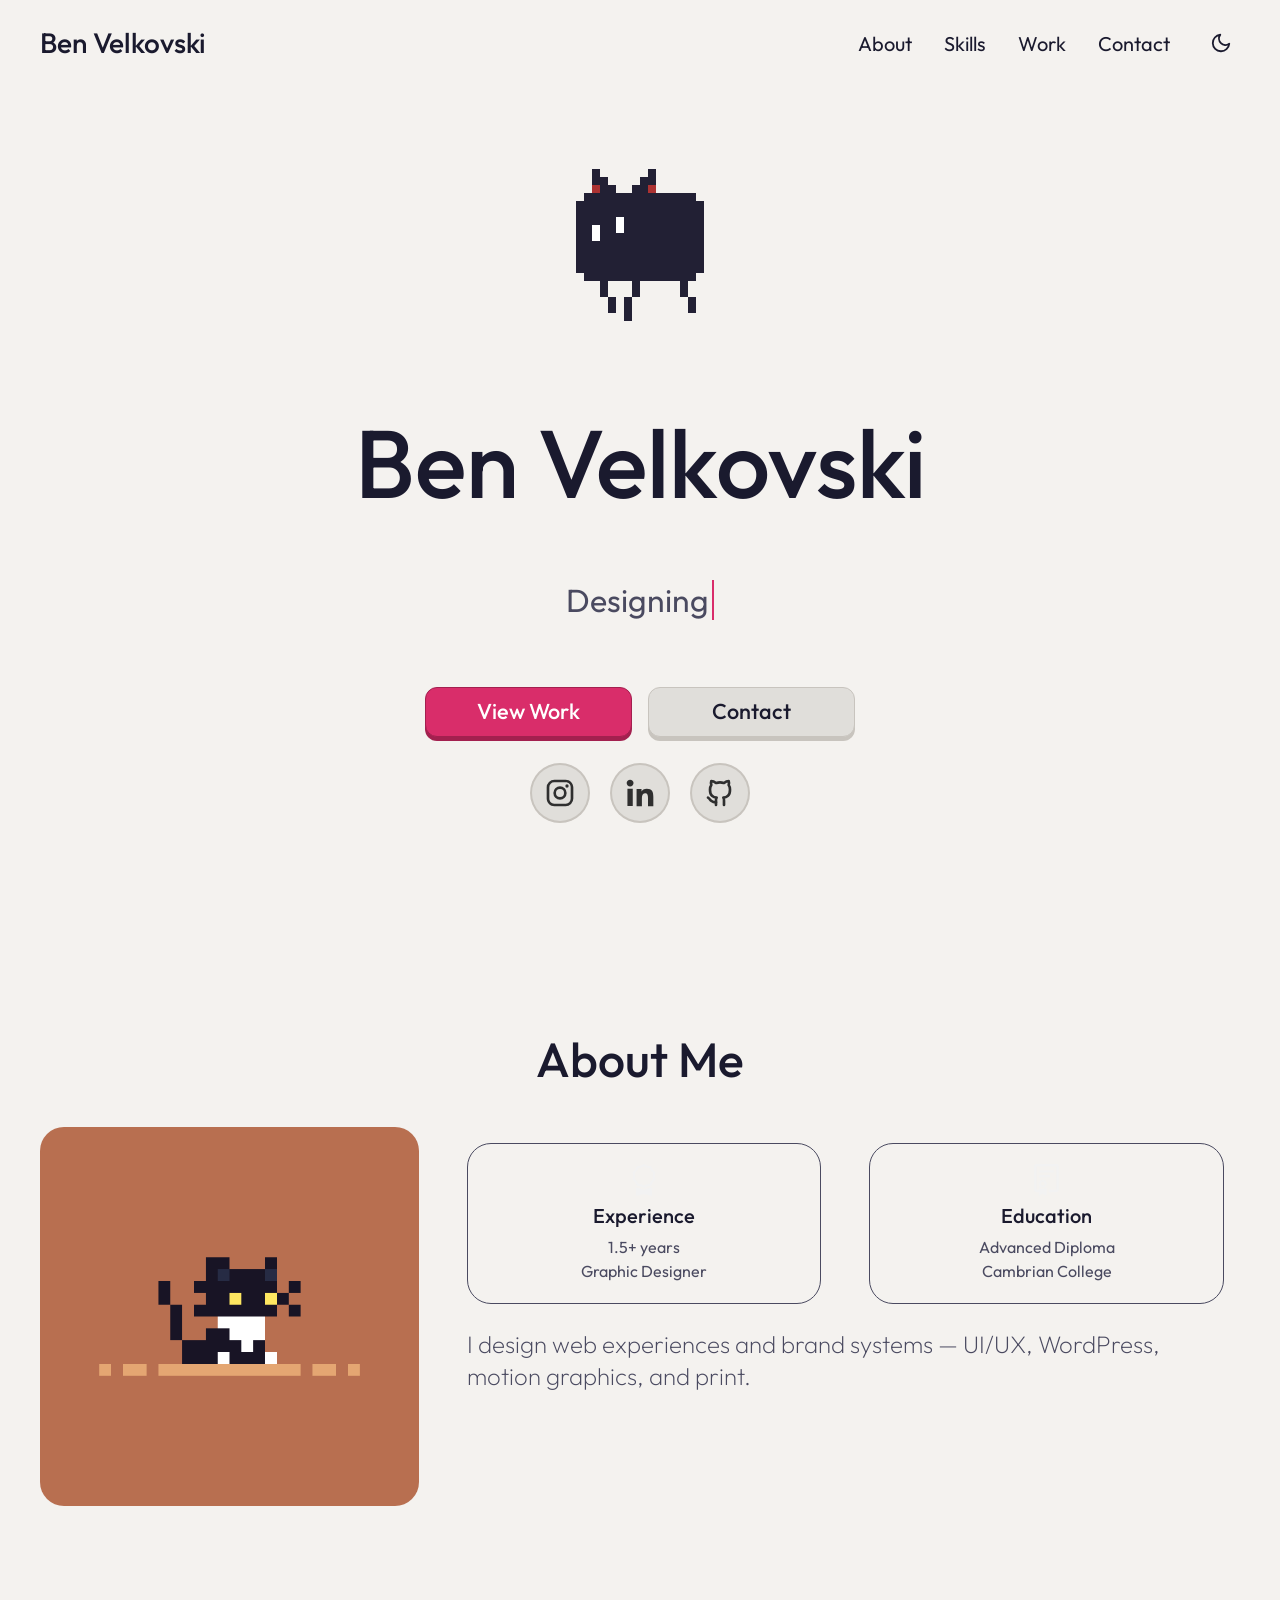
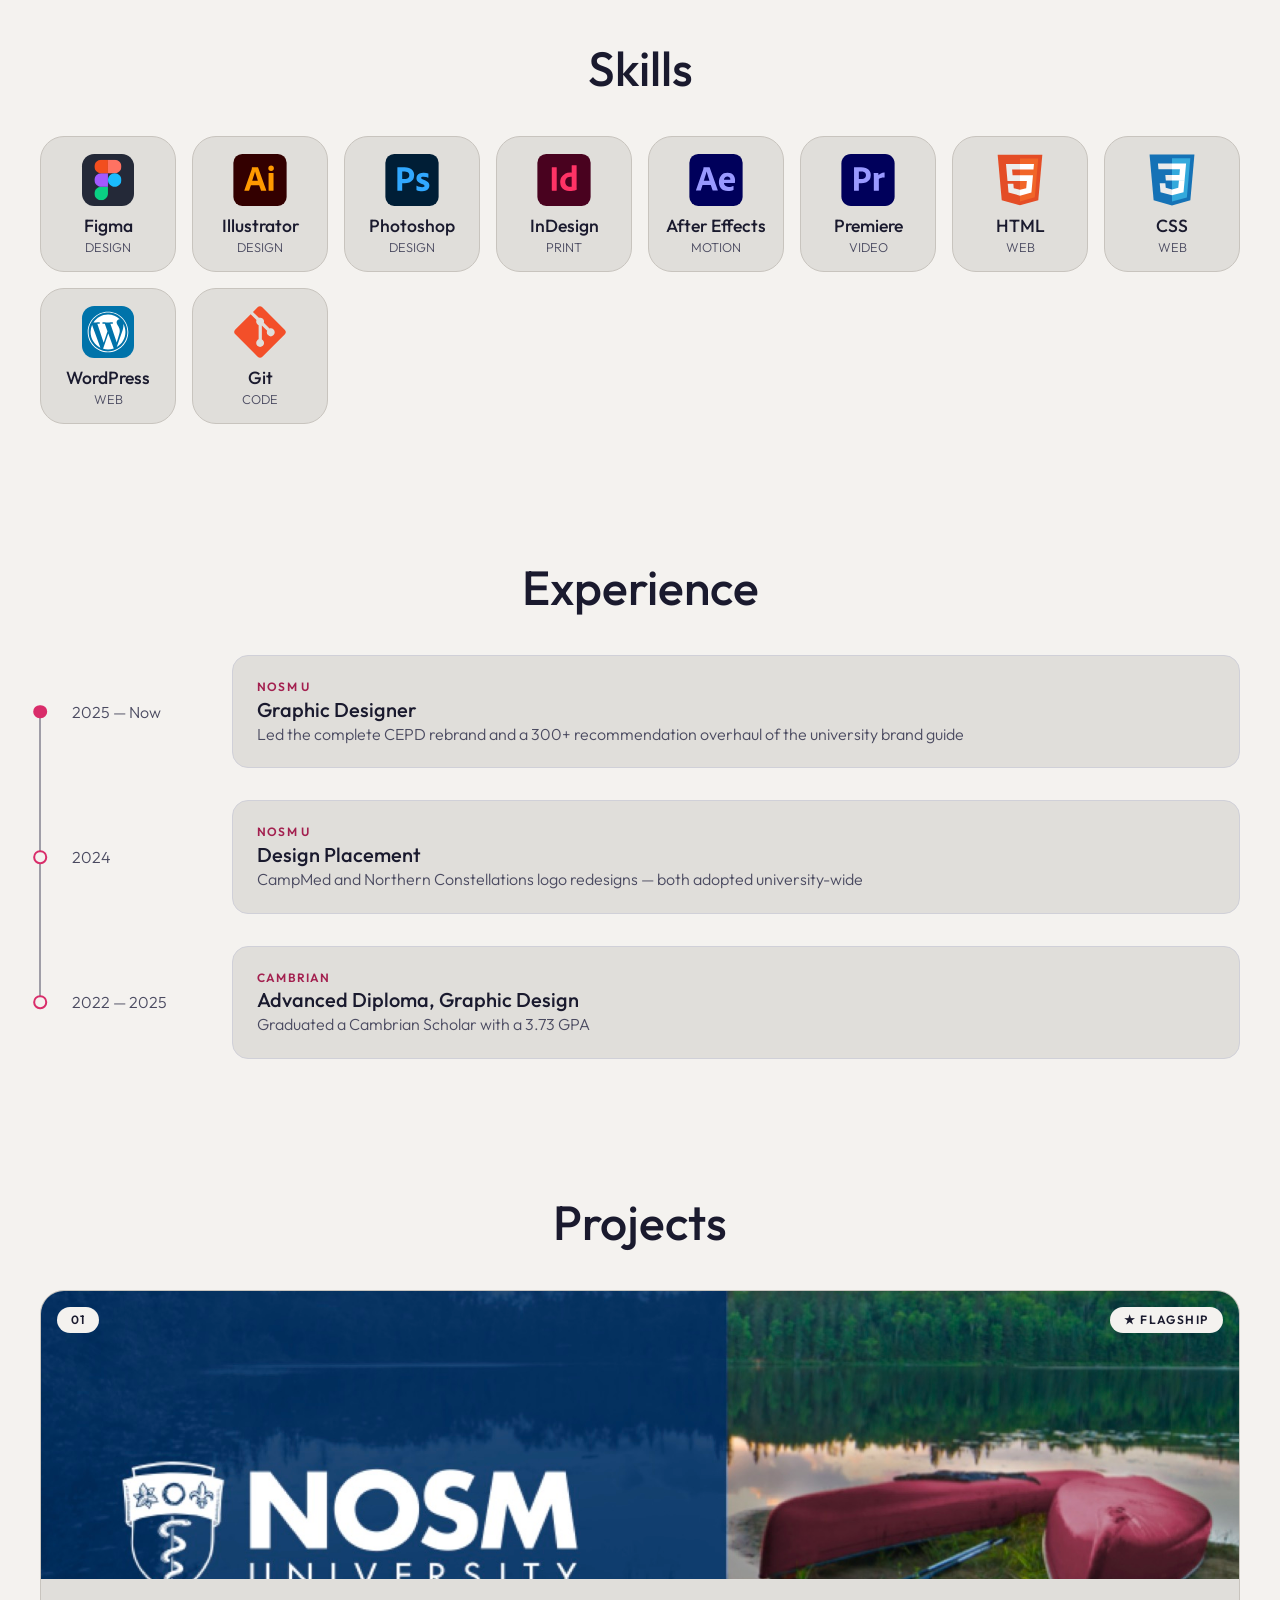
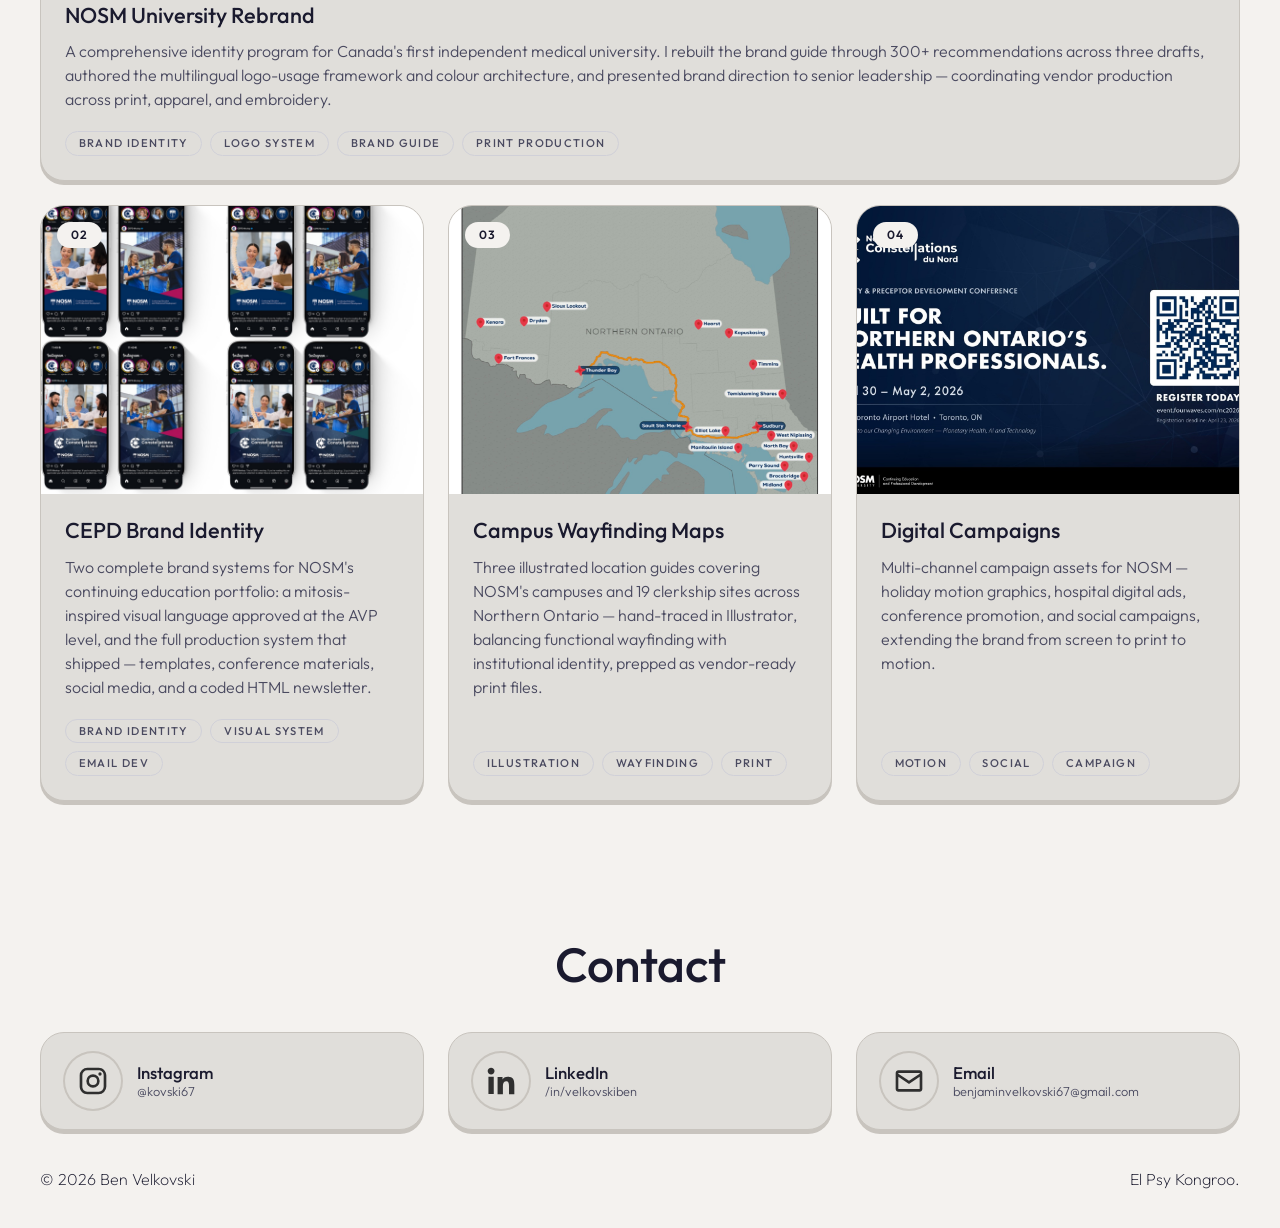
==== commit d7a1508f: "updated html and css" ====
--- a/index.html
+++ b/index.html
@@ -4,7 +4,7 @@
     <meta charset="UTF-8">
     <meta name="viewport" content="width=device-width, initial-scale=1.0">
     <title>Ben Velkovski | Graphic Designer</title>
-    <meta name="description" content="Ben Velkovski is a graphic designer in Sudbury, Ontario specializing in brand identity systems, print production, and motion — featuring the NOSM University rebrand.">
+    <meta name="description" content="Ben Velkovski is a graphic designer in Sudbury, Ontario specializing in brand identity systems, user experience and interface design, and motion — featuring the NOSM University rebrand.">
     <link rel="canonical" href="https://kovskidesign.com/">
     <link rel="icon" type="image/svg+xml" href="assets/icons/favicon.svg">
 
@@ -92,7 +92,7 @@
                 <a href="#contact" class="btn generic">Contact</a>
             </div>
             <div class="icons">
-                <a href="https://www.instagram.com/velkovski/" target="_blank" rel="noopener" class="icon icon--instagram"><img src="assets/icons/instagram.svg" alt="Instagram"></a>
+                <a href="https://www.instagram.com/kovski67/" target="_blank" rel="noopener" class="icon icon--instagram"><img src="assets/icons/instagram.svg" alt="Instagram"></a>
                 <a href="https://www.linkedin.com/in/velkovskiben/" target="_blank" rel="noopener" class="icon icon--linkedin"><img src="assets/icons/linkedin.svg" alt="LinkedIn"></a>
                 <a href="https://github.com/KovskisOdyssey" target="_blank" rel="noopener" class="icon icon--github"><img src="assets/icons/github.svg" alt="GitHub"></a>
             </div>
@@ -120,7 +120,7 @@
                             </div>
                         </div>
                     </div>
-                    <p class="aboutdesc">I'm Ben — a graphic designer who thinks about systems before surfaces. I build brand identities, visual languages, and the frameworks that keep them consistent across every touchpoint. When the project calls for it, I'll also write the code, shoot the photography, or draft the copy — because the work doesn't care about your job title.</p>
+                    <p class="aboutdesc">I design web experiences and brand systems — UI/UX, WordPress, motion graphics, and print.</p>
                 </div>
             </div>
         </section>
@@ -239,11 +239,11 @@
         <section id="contact">
             <h2>Contact</h2>
             <div class="contact-cards">
-                <a href="https://www.instagram.com/velkovski/" target="_blank" rel="noopener" class="contact-card">
+                <a href="https://www.instagram.com/kovski67/" target="_blank" rel="noopener" class="contact-card">
                     <span class="icon icon--instagram"><img src="assets/icons/instagram.svg" alt=""></span>
                     <div class="contact-info">
                         <p class="contact-label">Instagram</p>
-                        <p class="contact-value">@velkovski</p>
+                        <p class="contact-value">@kovski67</p>
                     </div>
                 </a>
                 <a href="https://www.linkedin.com/in/velkovskiben/" target="_blank" rel="noopener" class="contact-card">
--- a/css/styles.css
+++ b/css/styles.css
@@ -215,7 +215,8 @@
 
 .skillcontent {
     display: grid;
-    grid-template-columns: repeat(auto-fill, minmax(6.25rem, 1fr));
+    grid-template-columns: repeat(auto-fill, 8.5rem);
+    justify-content: center;
     gap: 1rem;
 }
 
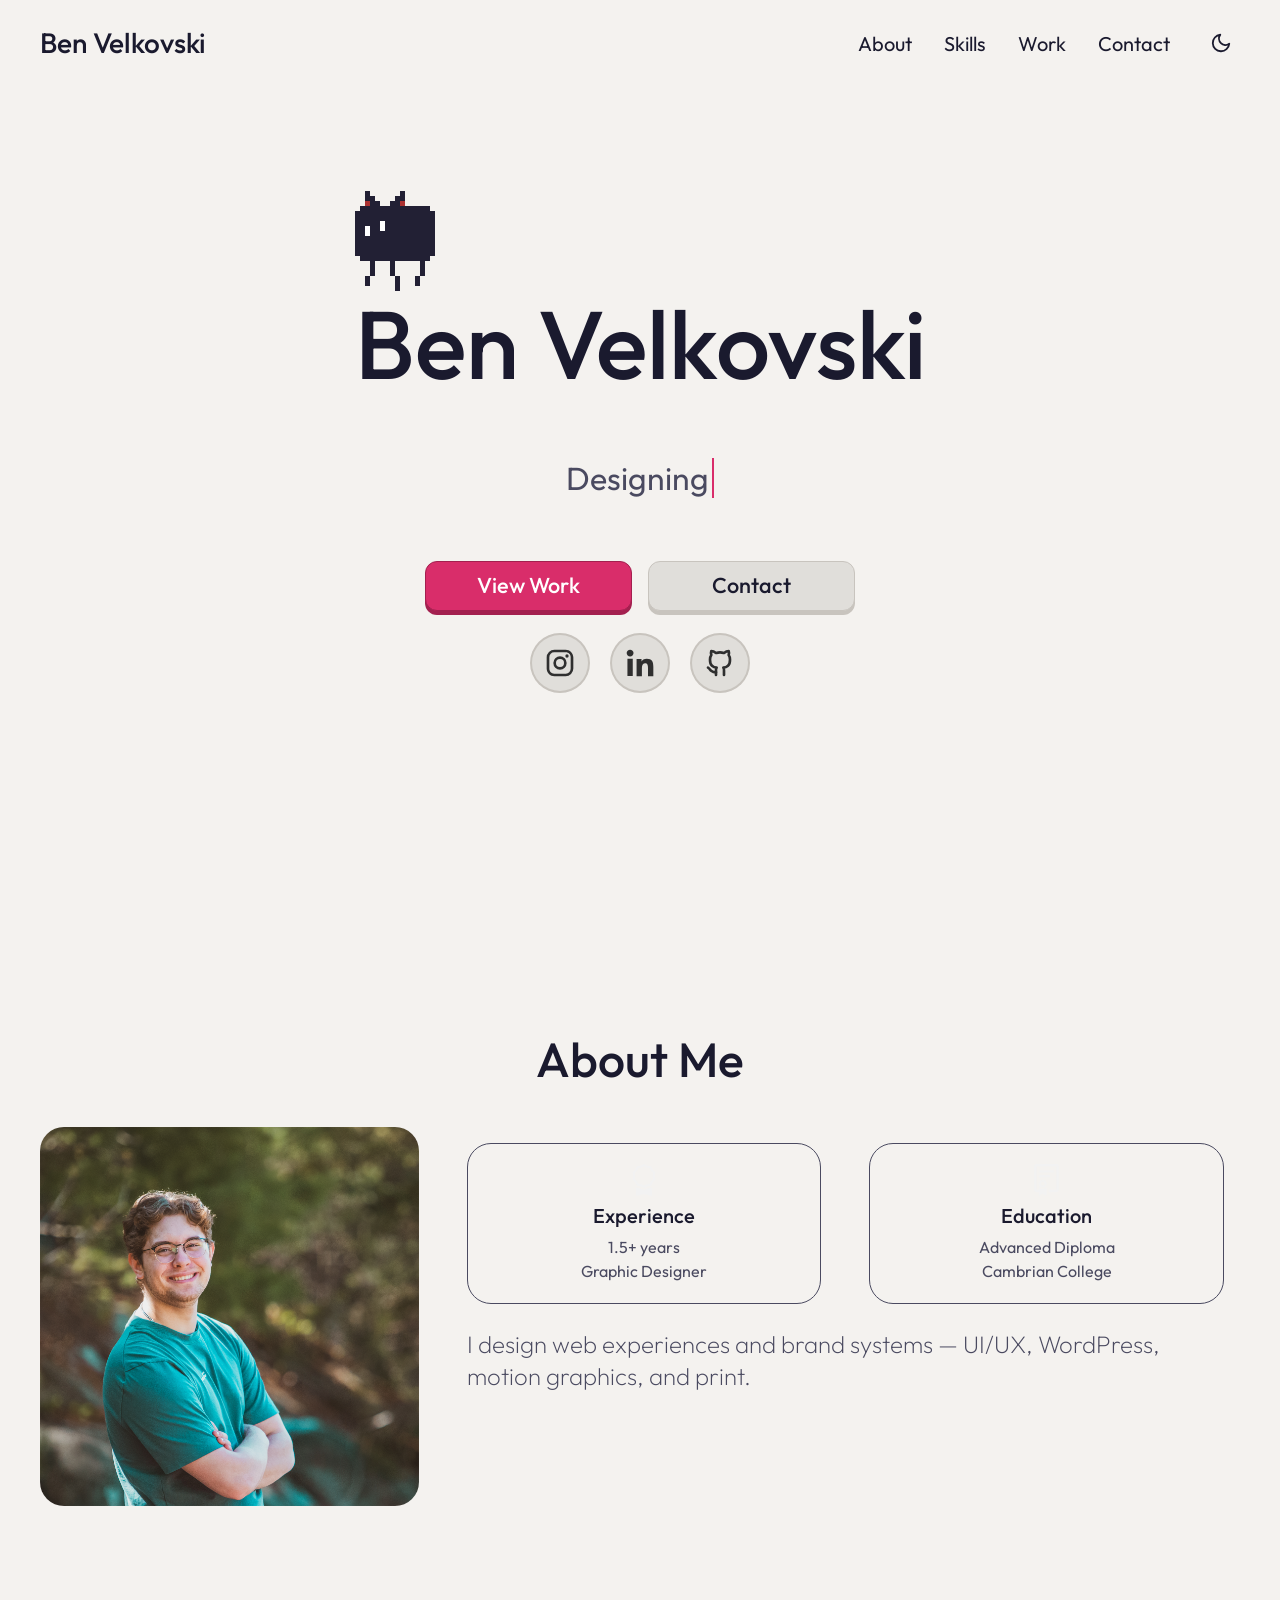
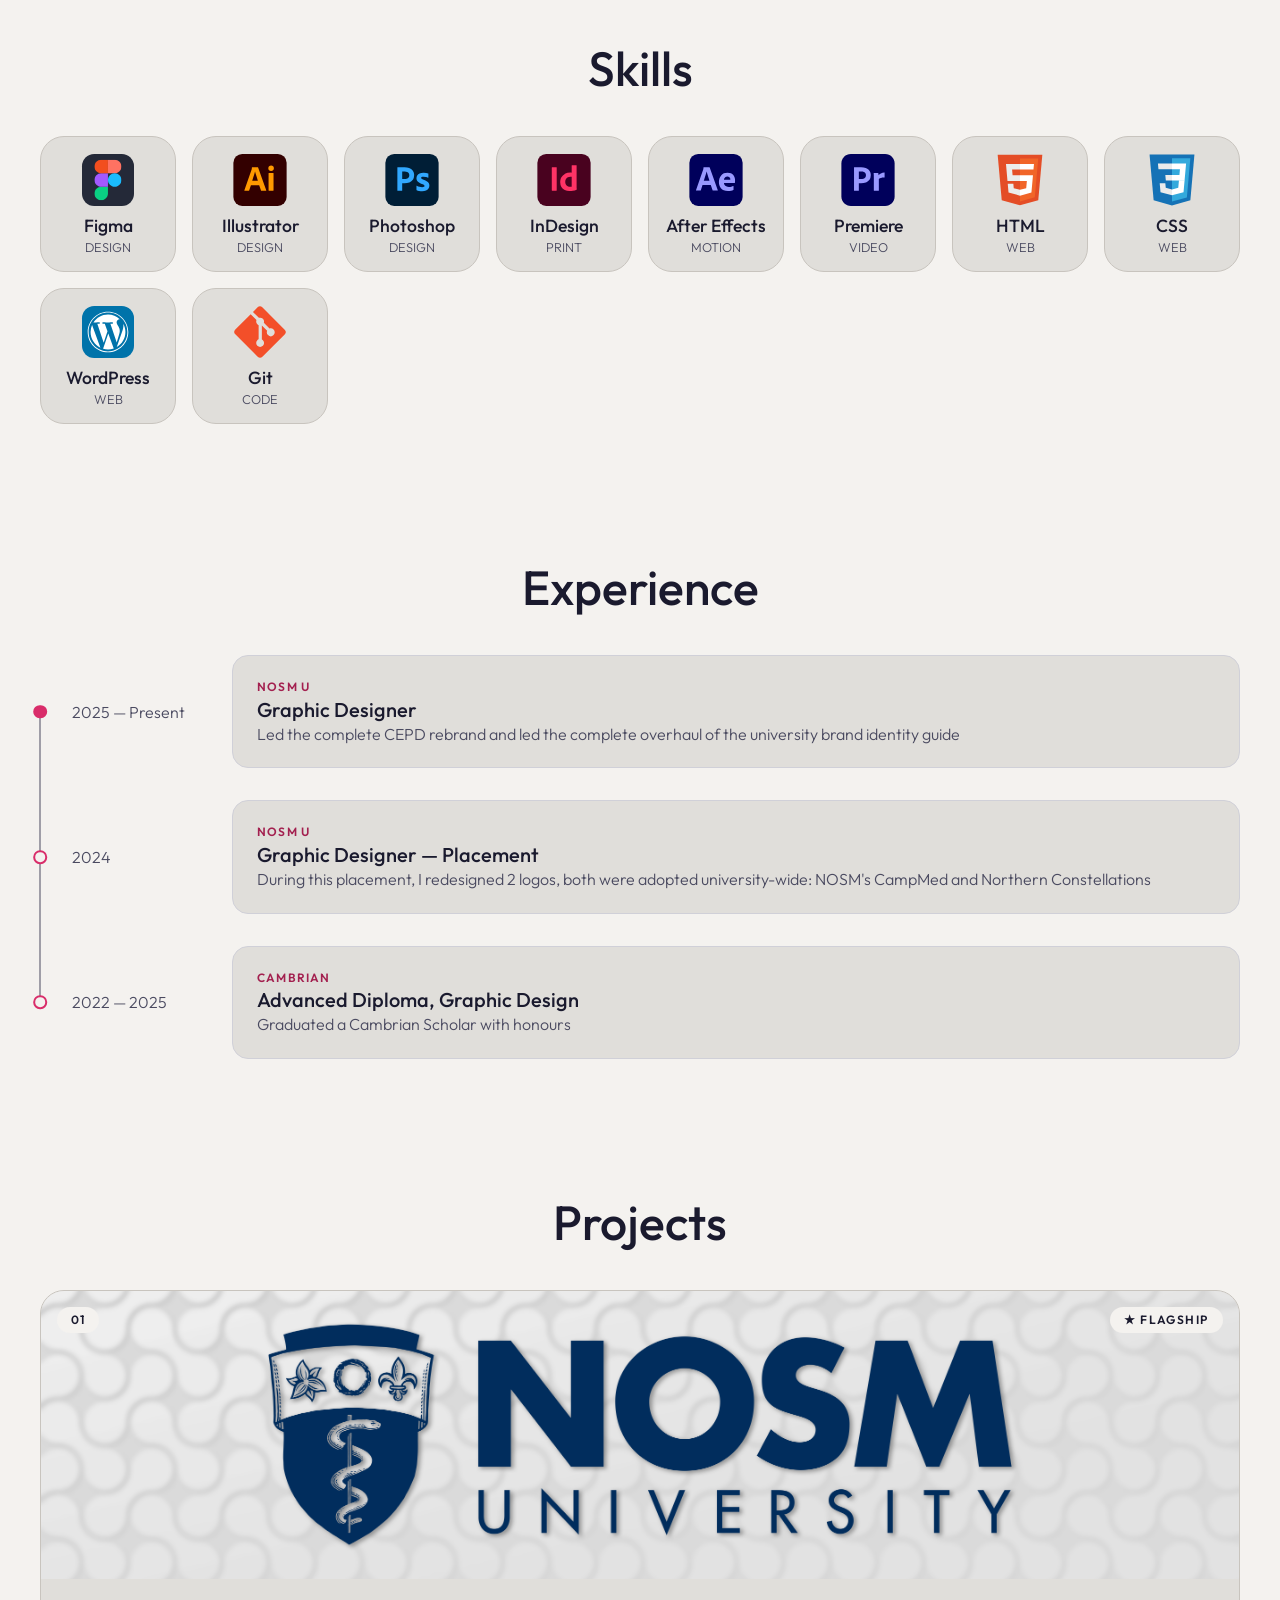
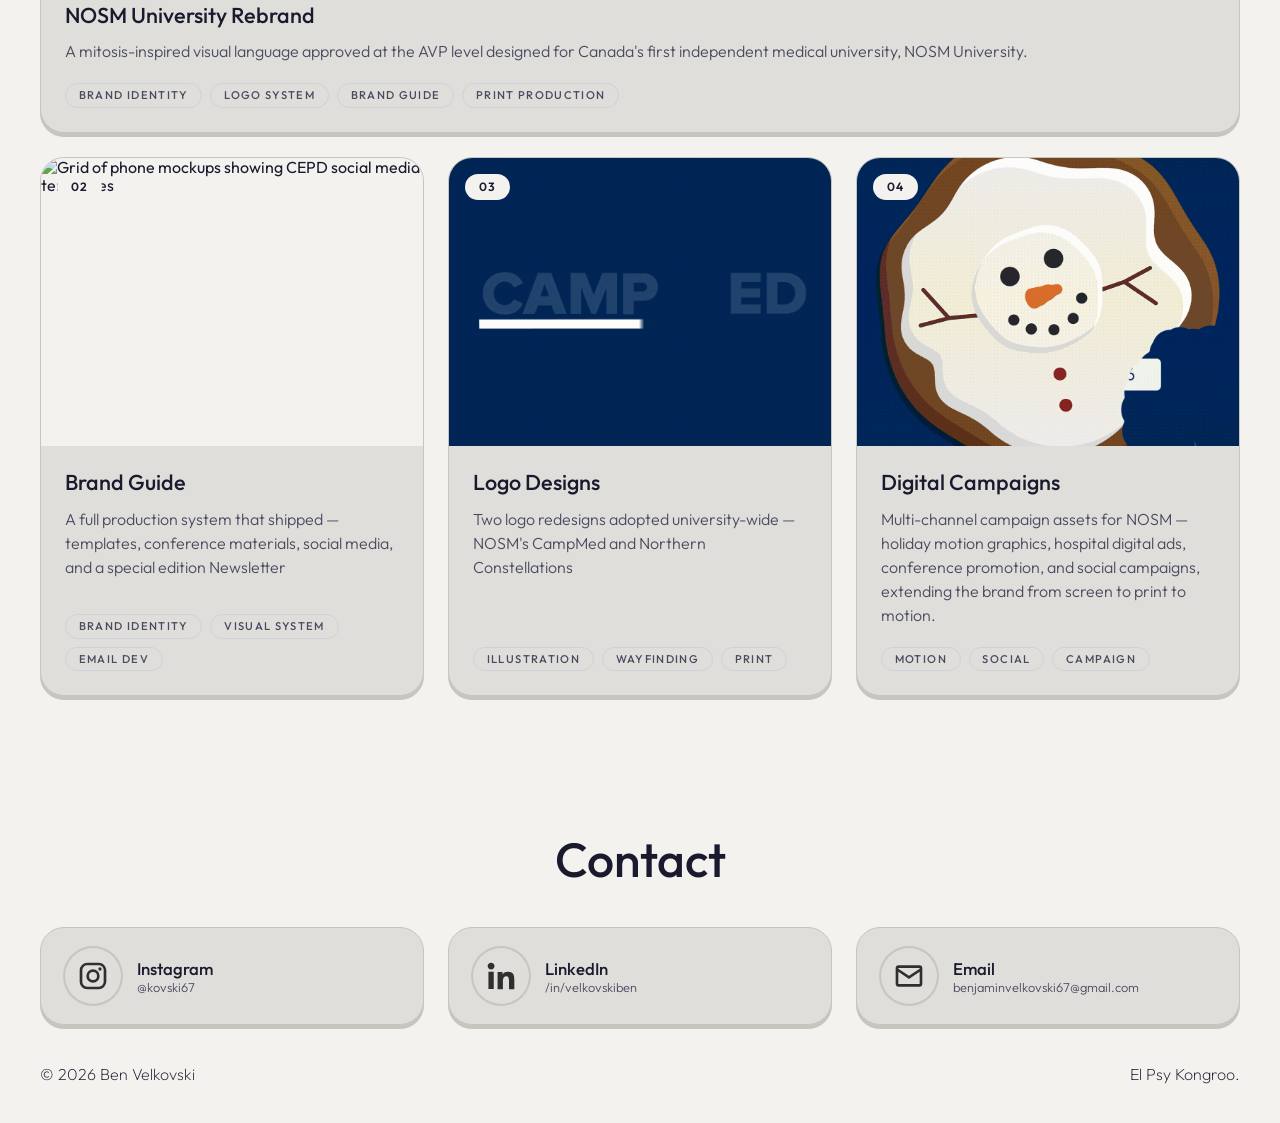
==== commit 39315d62: "chores updated assets and copy, fixed some spacings" ====
--- a/index.html
+++ b/index.html
@@ -77,10 +77,12 @@
     </nav>
     <main id="main">
         <section class="hero" id="hero">
-            <div class="avatar">
-                <img src="assets/bug.gif" alt="Animated pixel-art bug avatar">
-            </div>
-            <h1>Ben Velkovski</h1>
+            <div class="hero-name">
+                <div class="avatar">
+                    <img src="assets/bug.gif" alt="Animated pixel-art bug avatar">
+                </div>
+                <h1>Ben Velkovski</h1>
+            </div>
             <div class="typewriter">
                 <p>
                     <span class="sr-only">Designing brands, print, motion, and the web.</span>
@@ -100,7 +102,7 @@
         <section class="about" id="about">
             <h2>About Me</h2>
             <div class="aboutbody">
-                <img class="aboutimg" src="assets/8cfeb9de5a4c071bb29d2b07ef50e3cf.gif" alt="Pixel-art animation of a black cat">
+                <img class="aboutimg" src="assets/profile-pic-bv.png" alt="Pixel-art animation of a black cat">
                 <div class="aboutcontent">
                     <div class="cards">
                         <div class="card">
@@ -143,19 +145,19 @@
             <h2>Experience</h2>
             <div class="timeline">
                 <div class="timeline-entry">
-                    <span class="timeline-date">2025 — Now</span>
+                    <span class="timeline-date">2025 — Present</span>
                     <div class="timeline-card">
                         <p class="timeline-org">NOSM U</p>
                         <h3>Graphic Designer</h3>
-                        <p>Led the complete CEPD rebrand and a 300+ recommendation overhaul of the university brand guide</p>
+                        <p>Led the complete CEPD rebrand and led the complete overhaul of the university brand identity guide</p>
                     </div>
                 </div>
                 <div class="timeline-entry">
                     <span class="timeline-date">2024</span>
                     <div class="timeline-card">
                         <p class="timeline-org">NOSM U</p>
-                        <h3>Design Placement</h3>
-                        <p>CampMed and Northern Constellations logo redesigns — both adopted university-wide</p>
+                        <h3>Graphic Designer — Placement</h3>
+                        <p>During this placement, I redesigned 2 logos, both were adopted university-wide: NOSM's CampMed and Northern Constellations</p>
                     </div>
                 </div>
                 <div class="timeline-entry">
@@ -163,7 +165,7 @@
                     <div class="timeline-card">
                         <p class="timeline-org">CAMBRIAN</p>
                         <h3>Advanced Diploma, Graphic Design</h3>
-                        <p>Graduated a Cambrian Scholar with a 3.73 GPA</p>
+                        <p>Graduated a Cambrian Scholar with honours</p>
                     </div>
                 </div>
             </div>
@@ -176,11 +178,11 @@
                     <div class="project-media">
                         <span class="project-num">01</span>
                         <span class="project-flag">★ FLAGSHIP</span>
-                        <img src="assets/projects/nosm.jpg" alt="Cover of the NOSM University brand guide">
+                        <img src="assets/rebrand-cover.png" alt="Cover of the NOSM University brand guide">
                     </div>
                     <div class="project-info">
                         <h3>NOSM University Rebrand</h3>
-                        <p>A comprehensive identity program for Canada's first independent medical university. I rebuilt the brand guide through 300+ recommendations across three drafts, authored the multilingual logo-usage framework and colour architecture, and presented brand direction to senior leadership — coordinating vendor production across print, apparel, and embroidery.</p>
+                        <p>A mitosis-inspired visual language approved at the AVP level designed for Canada's first independent medical university, NOSM University.</p>
                         <div class="project-tags">
                             <span class="project-tag">BRAND IDENTITY</span>
                             <span class="project-tag">LOGO SYSTEM</span>
@@ -192,11 +194,11 @@
                 <article class="project-card">
                     <div class="project-media">
                         <span class="project-num">02</span>
-                        <img src="assets/projects/cepd.jpg" alt="Grid of phone mockups showing CEPD social media templates">
-                    </div>
-                    <div class="project-info">
-                        <h3>CEPD Brand Identity</h3>
-                        <p>Two complete brand systems for NOSM's continuing education portfolio: a mitosis-inspired visual language approved at the AVP level, and the full production system that shipped — templates, conference materials, social media, and a coded HTML newsletter.</p>
+                        <img src="assets/projects/brand-guide-pdf-gif.gif" alt="Grid of phone mockups showing CEPD social media templates">
+                    </div>
+                    <div class="project-info">
+                        <h3>Brand Guide</h3>
+                        <p>A full production system that shipped — templates, conference materials, social media, and a special edition Newsletter</p>
                         <div class="project-tags">
                             <span class="project-tag">BRAND IDENTITY</span>
                             <span class="project-tag">VISUAL SYSTEM</span>
@@ -207,11 +209,11 @@
                 <article class="project-card">
                     <div class="project-media">
                         <span class="project-num">03</span>
-                        <img src="assets/projects/wayfinding.jpg" alt="Illustrated map of Northern Ontario showing NOSM campuses and clerkship sites">
-                    </div>
-                    <div class="project-info">
-                        <h3>Campus Wayfinding Maps</h3>
-                        <p>Three illustrated location guides covering NOSM's campuses and 19 clerkship sites across Northern Ontario — hand-traced in Illustrator, balancing functional wayfinding with institutional identity, prepped as vendor-ready print files.</p>
+                        <img src="assets/projects/campmed.gif" alt="Animated logo for NOSM's CampMed">
+                    </div>
+                    <div class="project-info">
+                        <h3>Logo Designs</h3>
+                        <p>Two logo redesigns adopted university-wide — NOSM's CampMed and Northern Constellations</p>
                         <div class="project-tags">
                             <span class="project-tag">ILLUSTRATION</span>
                             <span class="project-tag">WAYFINDING</span>
@@ -222,7 +224,7 @@
                 <article class="project-card">
                     <div class="project-media">
                         <span class="project-num">04</span>
-                        <img src="assets/projects/digital.jpg" alt="Northern Constellations conference ad designed for hospital digital screens">
+                        <img src="assets/projects/motion-graphic-cookie.gif" alt="Northern Constellations conference ad designed for hospital digital screens">
                     </div>
                     <div class="project-info">
                         <h3>Digital Campaigns</h3>
--- a/css/styles.css
+++ b/css/styles.css
@@ -107,14 +107,14 @@
     flex-direction: column;
     align-items: center;
     justify-content: center;
-    gap: 1.75rem;
+    gap: 1.5rem;
     text-align: center;
 }
 
 .hero h1 {
     font-size: clamp(3rem, 9vw, 6rem);
-    line-height: 1.05;
-    margin: 4rem 0 0 0;
+    line-height: 1.1;
+    margin: 0 0 0 0;
     font-weight: 500;
 }
 
@@ -209,8 +209,37 @@
     color: var(--text-desc);
 }
 
+.hero-name {
+    position: relative;
+}
+
+.avatar {
+    position: absolute;
+    bottom: 100%;
+    left: 0;
+    width: 5rem;
+    animation: bug-walk 6s linear infinite;
+}
+
 .avatar img {
     display: block;
+    /* dark is the default theme, so the inverted look is the base state.
+       smoothly cross-fade the filter when the user toggles themes. */
+    transition: filter .3s ease;
+    filter: invert(1) hue-rotate(180deg);
+    width: 5rem;
+}
+
+/* light mode uses the original, un-inverted gif */
+[data-theme="light"] .avatar img {
+    filter: none;
+}
+
+@keyframes bug-walk {
+    0%   { left: 0%;                transform: scaleX(-1);  }
+    49%  { left: calc(100% - 5rem); transform: scaleX(-1);  }
+    50%  { left: calc(100% - 5rem); transform: scaleX(1); }
+    100% { left: 0%;                transform: scaleX(1); }
 }
 
 .skillcontent {
@@ -684,7 +713,7 @@
     }
 
     .hero h1 {
-        margin-top: 2rem;
+        margin-top: 0rem;
     }
 
     .aboutbody {
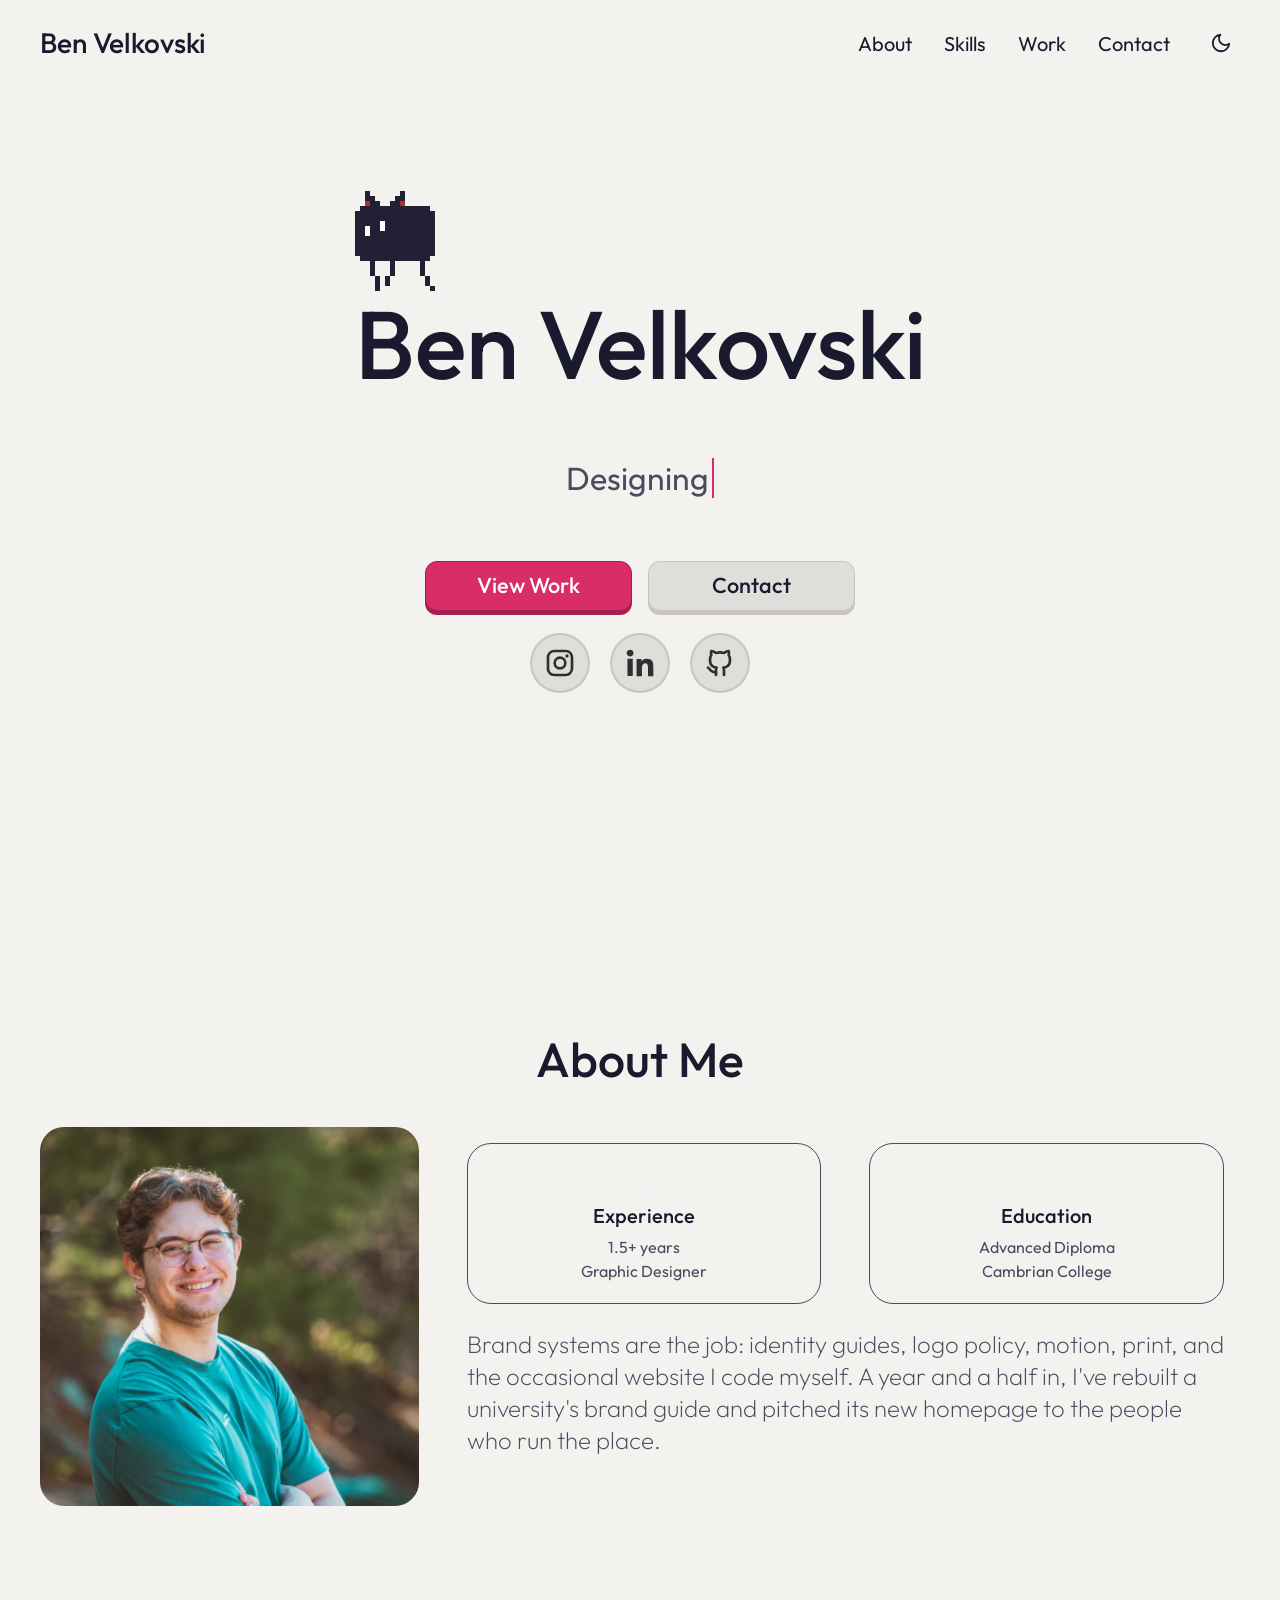
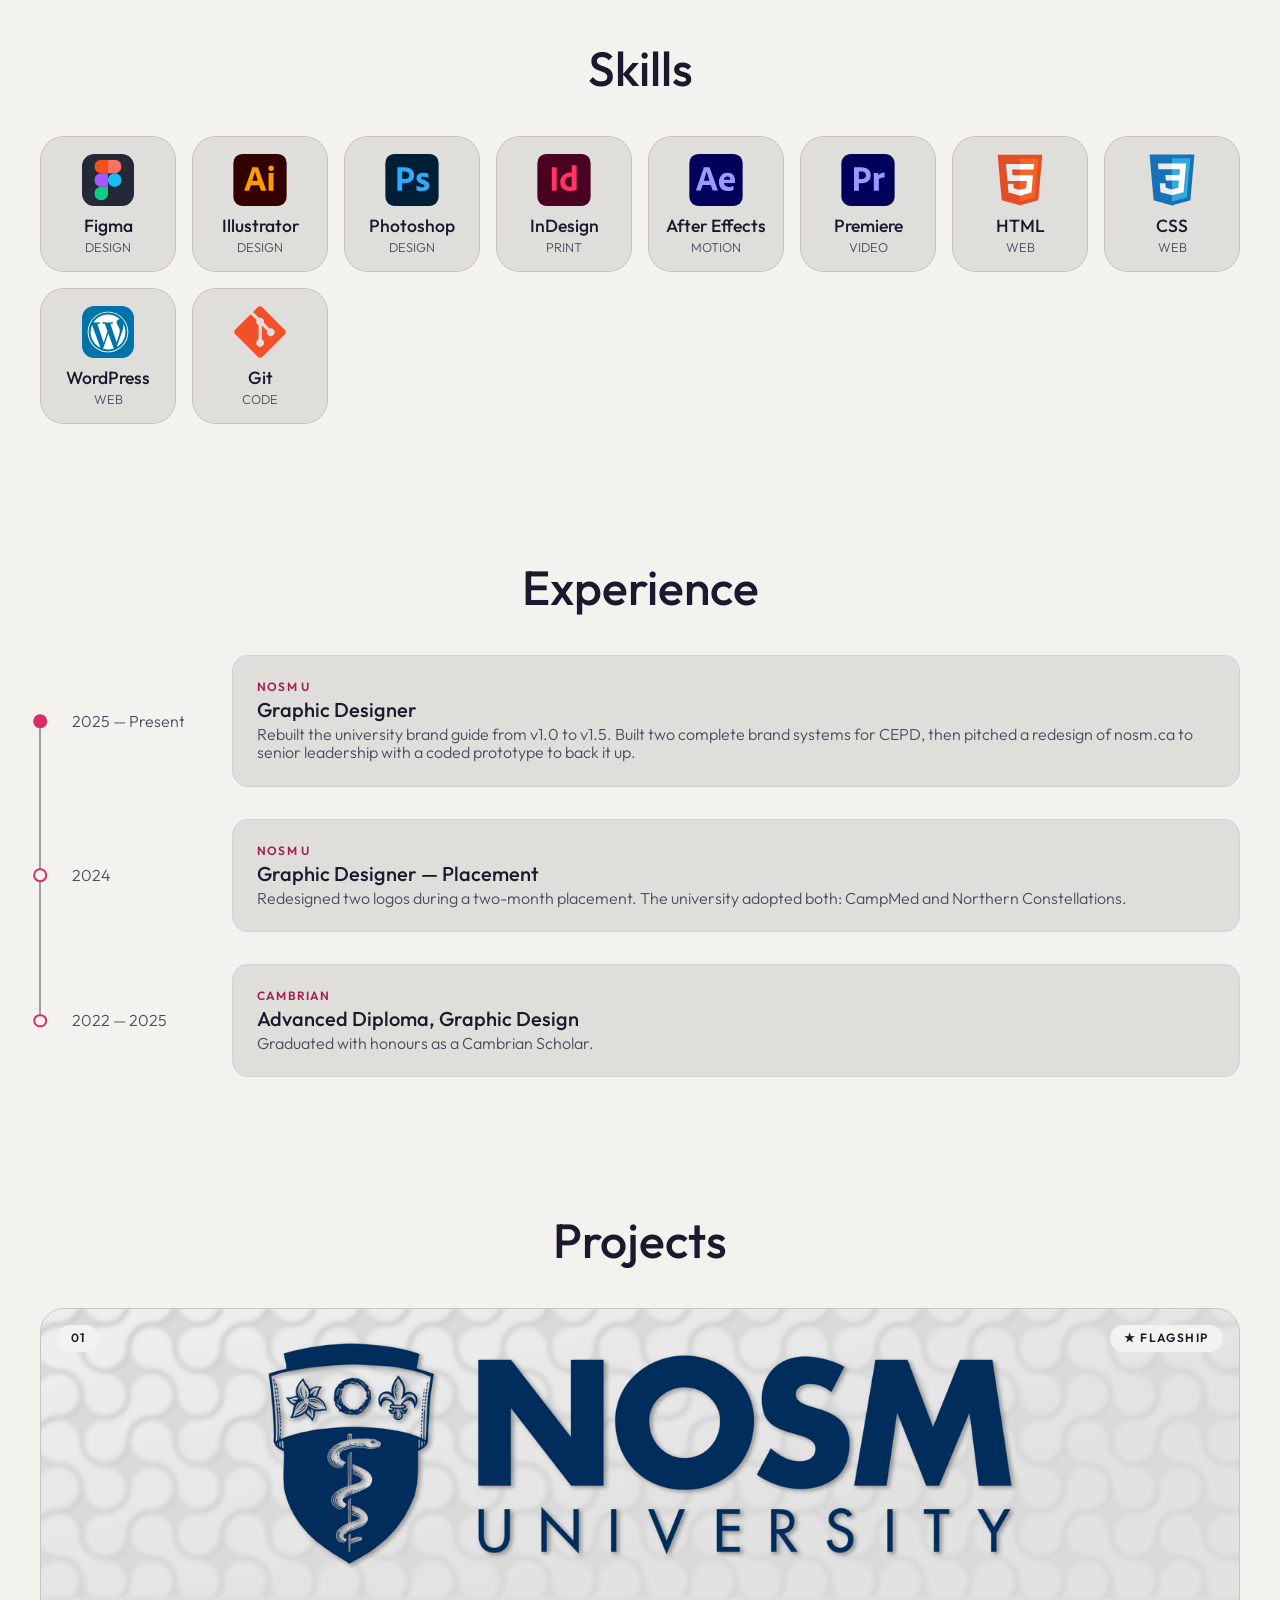
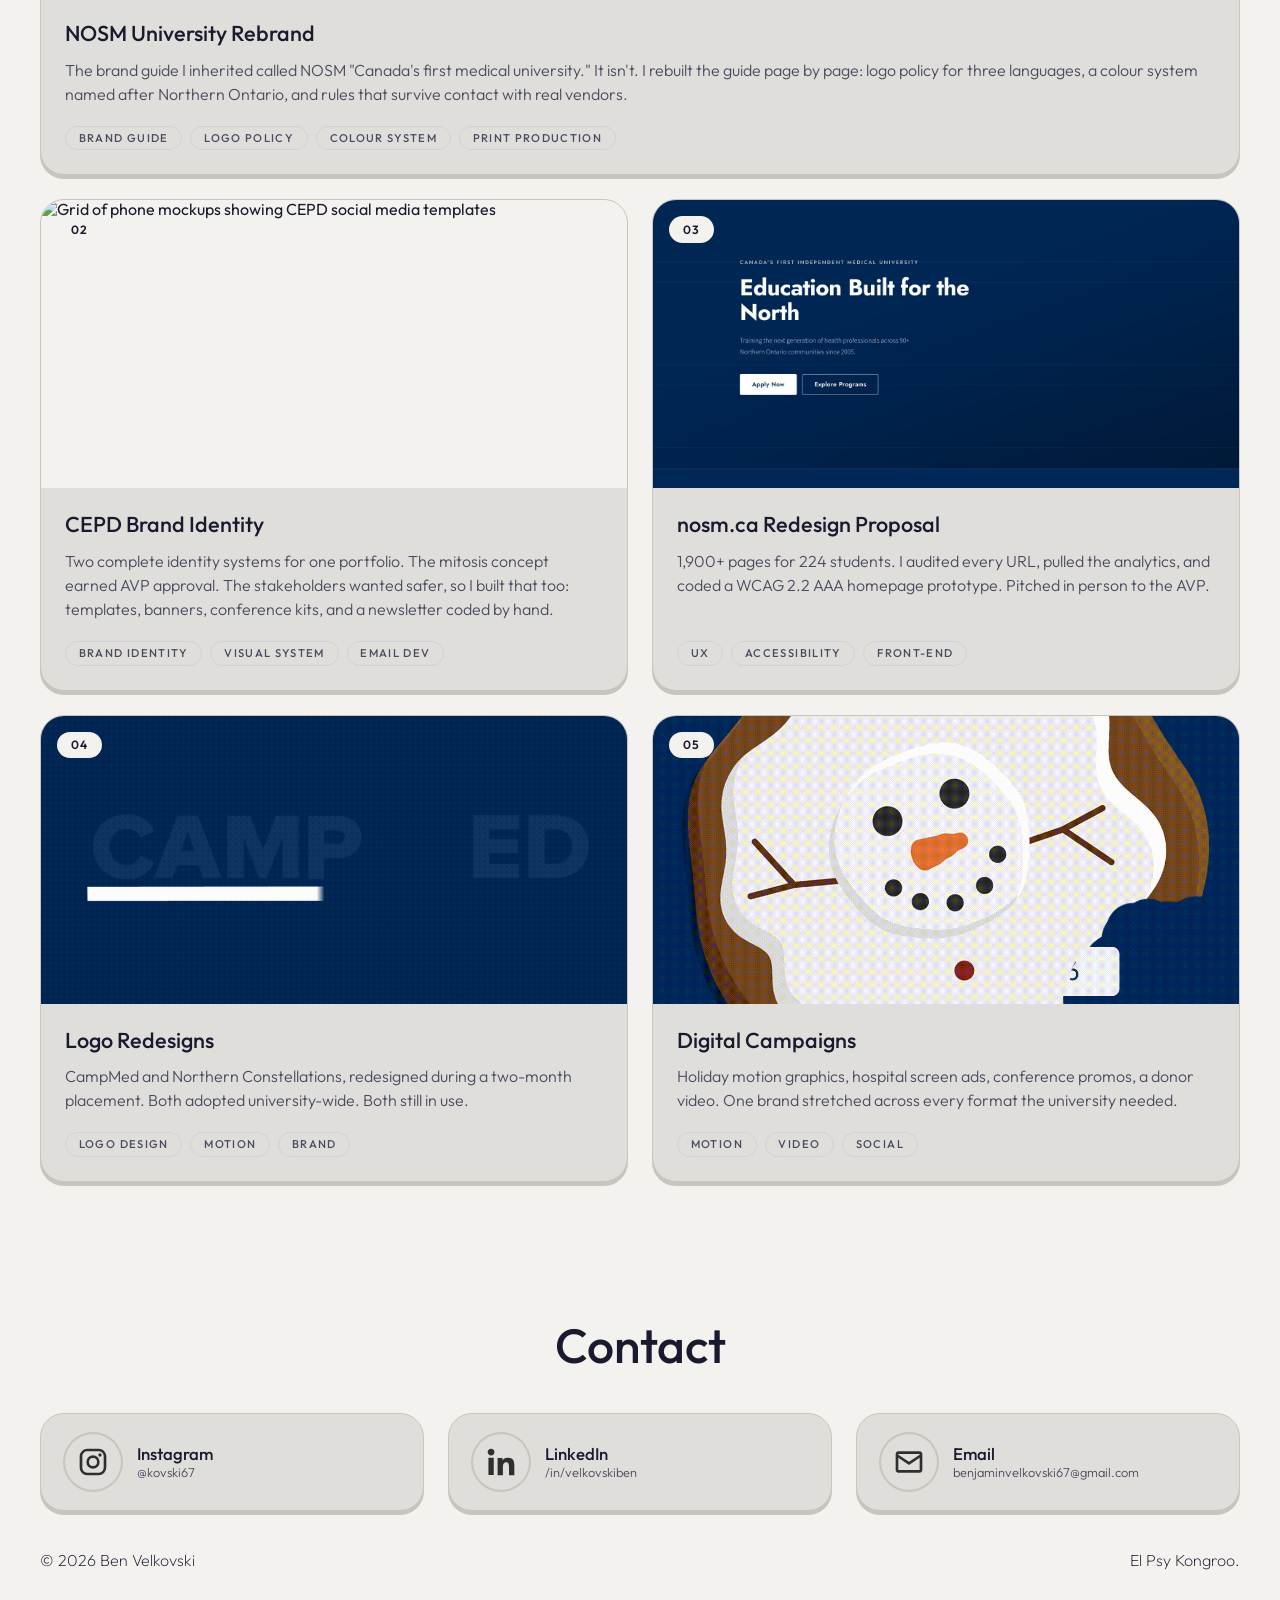
==== commit c8455719: "restructure + adding case studies" ====
--- a/index.html
+++ b/index.html
@@ -102,7 +102,7 @@
         <section class="about" id="about">
             <h2>About Me</h2>
             <div class="aboutbody">
-                <img class="aboutimg" src="assets/profile-pic-bv.png" alt="Pixel-art animation of a black cat">
+                <img class="aboutimg" src="assets/profile-pic-bv.jpg" alt="Ben Velkovski smiling outdoors in a teal shirt">
                 <div class="aboutcontent">
                     <div class="cards">
                         <div class="card">
@@ -122,7 +122,7 @@
                             </div>
                         </div>
                     </div>
-                    <p class="aboutdesc">I design web experiences and brand systems — UI/UX, WordPress, motion graphics, and print.</p>
+                    <p class="aboutdesc">Brand systems are the job: identity guides, logo policy, motion, print, and the occasional website I code myself. A year and a half in, I've rebuilt a university's brand guide and pitched its new homepage to the people who run the place.</p>
                 </div>
             </div>
         </section>
@@ -149,7 +149,7 @@
                     <div class="timeline-card">
                         <p class="timeline-org">NOSM U</p>
                         <h3>Graphic Designer</h3>
-                        <p>Led the complete CEPD rebrand and led the complete overhaul of the university brand identity guide</p>
+                        <p>Rebuilt the university brand guide from v1.0 to v1.5. Built two complete brand systems for CEPD, then pitched a redesign of nosm.ca to senior leadership with a coded prototype to back it up.</p>
                     </div>
                 </div>
                 <div class="timeline-entry">
@@ -157,7 +157,7 @@
                     <div class="timeline-card">
                         <p class="timeline-org">NOSM U</p>
                         <h3>Graphic Designer — Placement</h3>
-                        <p>During this placement, I redesigned 2 logos, both were adopted university-wide: NOSM's CampMed and Northern Constellations</p>
+                        <p>Redesigned two logos during a two-month placement. The university adopted both: CampMed and Northern Constellations.</p>
                     </div>
                 </div>
                 <div class="timeline-entry">
@@ -165,7 +165,7 @@
                     <div class="timeline-card">
                         <p class="timeline-org">CAMBRIAN</p>
                         <h3>Advanced Diploma, Graphic Design</h3>
-                        <p>Graduated a Cambrian Scholar with honours</p>
+                        <p>Graduated with honours as a Cambrian Scholar.</p>
                     </div>
                 </div>
             </div>
@@ -173,7 +173,6 @@
         <section id="projects">
             <h2>Projects</h2>
             <div class="projectsbody">
-                <!-- Remaining cards become <a href="case-studies/..."> as their pages are built -->
                 <a class="project-card flagship" href="case-studies/nosm-university-rebrand.html">
                     <div class="project-media">
                         <span class="project-num">01</span>
@@ -182,60 +181,75 @@
                     </div>
                     <div class="project-info">
                         <h3>NOSM University Rebrand</h3>
-                        <p>A mitosis-inspired visual language approved at the AVP level designed for Canada's first independent medical university, NOSM University.</p>
-                        <div class="project-tags">
-                            <span class="project-tag">BRAND IDENTITY</span>
-                            <span class="project-tag">LOGO SYSTEM</span>
+                        <p>The brand guide I inherited called NOSM "Canada's first medical university." It isn't. I rebuilt the guide page by page: logo policy for three languages, a colour system named after Northern Ontario, and rules that survive contact with real vendors.</p>
+                        <div class="project-tags">
                             <span class="project-tag">BRAND GUIDE</span>
+                            <span class="project-tag">LOGO POLICY</span>
+                            <span class="project-tag">COLOUR SYSTEM</span>
                             <span class="project-tag">PRINT PRODUCTION</span>
                         </div>
                     </div>
                 </a>
-                <article class="project-card">
+                <a class="project-card" href="case-studies/cepd-brand-identity.html">
                     <div class="project-media">
                         <span class="project-num">02</span>
                         <img src="assets/projects/brand-guide-pdf-gif.gif" alt="Grid of phone mockups showing CEPD social media templates">
                     </div>
                     <div class="project-info">
-                        <h3>Brand Guide</h3>
-                        <p>A full production system that shipped — templates, conference materials, social media, and a special edition Newsletter</p>
+                        <h3>CEPD Brand Identity</h3>
+                        <p>Two complete identity systems for one portfolio. The mitosis concept earned AVP approval. The stakeholders wanted safer, so I built that too: templates, banners, conference kits, and a newsletter coded by hand.</p>
                         <div class="project-tags">
                             <span class="project-tag">BRAND IDENTITY</span>
                             <span class="project-tag">VISUAL SYSTEM</span>
                             <span class="project-tag">EMAIL DEV</span>
                         </div>
                     </div>
-                </article>
-                <article class="project-card">
+                </a>
+                <a class="project-card" href="case-studies/nosm-website-redesign.html">
                     <div class="project-media">
                         <span class="project-num">03</span>
-                        <img src="assets/projects/campmed.gif" alt="Animated logo for NOSM's CampMed">
-                    </div>
-                    <div class="project-info">
-                        <h3>Logo Designs</h3>
-                        <p>Two logo redesigns adopted university-wide — NOSM's CampMed and Northern Constellations</p>
-                        <div class="project-tags">
-                            <span class="project-tag">ILLUSTRATION</span>
-                            <span class="project-tag">WAYFINDING</span>
-                            <span class="project-tag">PRINT</span>
-                        </div>
-                    </div>
-                </article>
-                <article class="project-card">
+                        <img src="assets/projects/website-card.jpg" alt="Redesigned nosm.ca homepage prototype">
+                    </div>
+                    <div class="project-info">
+                        <h3>nosm.ca Redesign Proposal</h3>
+                        <p>1,900+ pages for 224 students. I audited every URL, pulled the analytics, and coded a WCAG 2.2 AAA homepage prototype. Pitched in person to the AVP.</p>
+                        <div class="project-tags">
+                            <span class="project-tag">UX</span>
+                            <span class="project-tag">ACCESSIBILITY</span>
+                            <span class="project-tag">FRONT-END</span>
+                        </div>
+                    </div>
+                </a>
+                <a class="project-card" href="case-studies/logo-redesigns.html">
                     <div class="project-media">
                         <span class="project-num">04</span>
-                        <img src="assets/projects/motion-graphic-cookie.gif" alt="Northern Constellations conference ad designed for hospital digital screens">
+                        <img src="assets/projects/campmed.gif" alt="Animated CampMed logo, the M drawn as a heartbeat line">
+                    </div>
+                    <div class="project-info">
+                        <h3>Logo Redesigns</h3>
+                        <p>CampMed and Northern Constellations, redesigned during a two-month placement. Both adopted university-wide. Both still in use.</p>
+                        <div class="project-tags">
+                            <span class="project-tag">LOGO DESIGN</span>
+                            <span class="project-tag">MOTION</span>
+                            <span class="project-tag">BRAND</span>
+                        </div>
+                    </div>
+                </a>
+                <a class="project-card" href="case-studies/digital-campaigns.html">
+                    <div class="project-media">
+                        <span class="project-num">05</span>
+                        <img src="assets/projects/motion-graphic-cookie.gif" alt="Holiday motion graphic of a snowman cookie">
                     </div>
                     <div class="project-info">
                         <h3>Digital Campaigns</h3>
-                        <p>Multi-channel campaign assets for NOSM — holiday motion graphics, hospital digital ads, conference promotion, and social campaigns, extending the brand from screen to print to motion.</p>
+                        <p>Holiday motion graphics, hospital screen ads, conference promos, a donor video. One brand stretched across every format the university needed.</p>
                         <div class="project-tags">
                             <span class="project-tag">MOTION</span>
+                            <span class="project-tag">VIDEO</span>
                             <span class="project-tag">SOCIAL</span>
-                            <span class="project-tag">CAMPAIGN</span>
-                        </div>
-                    </div>
-                </article>
+                        </div>
+                    </div>
+                </a>
             </div>
         </section>
         <section id="contact">
--- a/css/styles.css
+++ b/css/styles.css
@@ -282,7 +282,7 @@
 /* projects */
 .projectsbody {
     display: grid;
-    grid-template-columns: repeat(3, 1fr);
+    grid-template-columns: repeat(2, 1fr);
     gap: 1.5rem;
 }
 
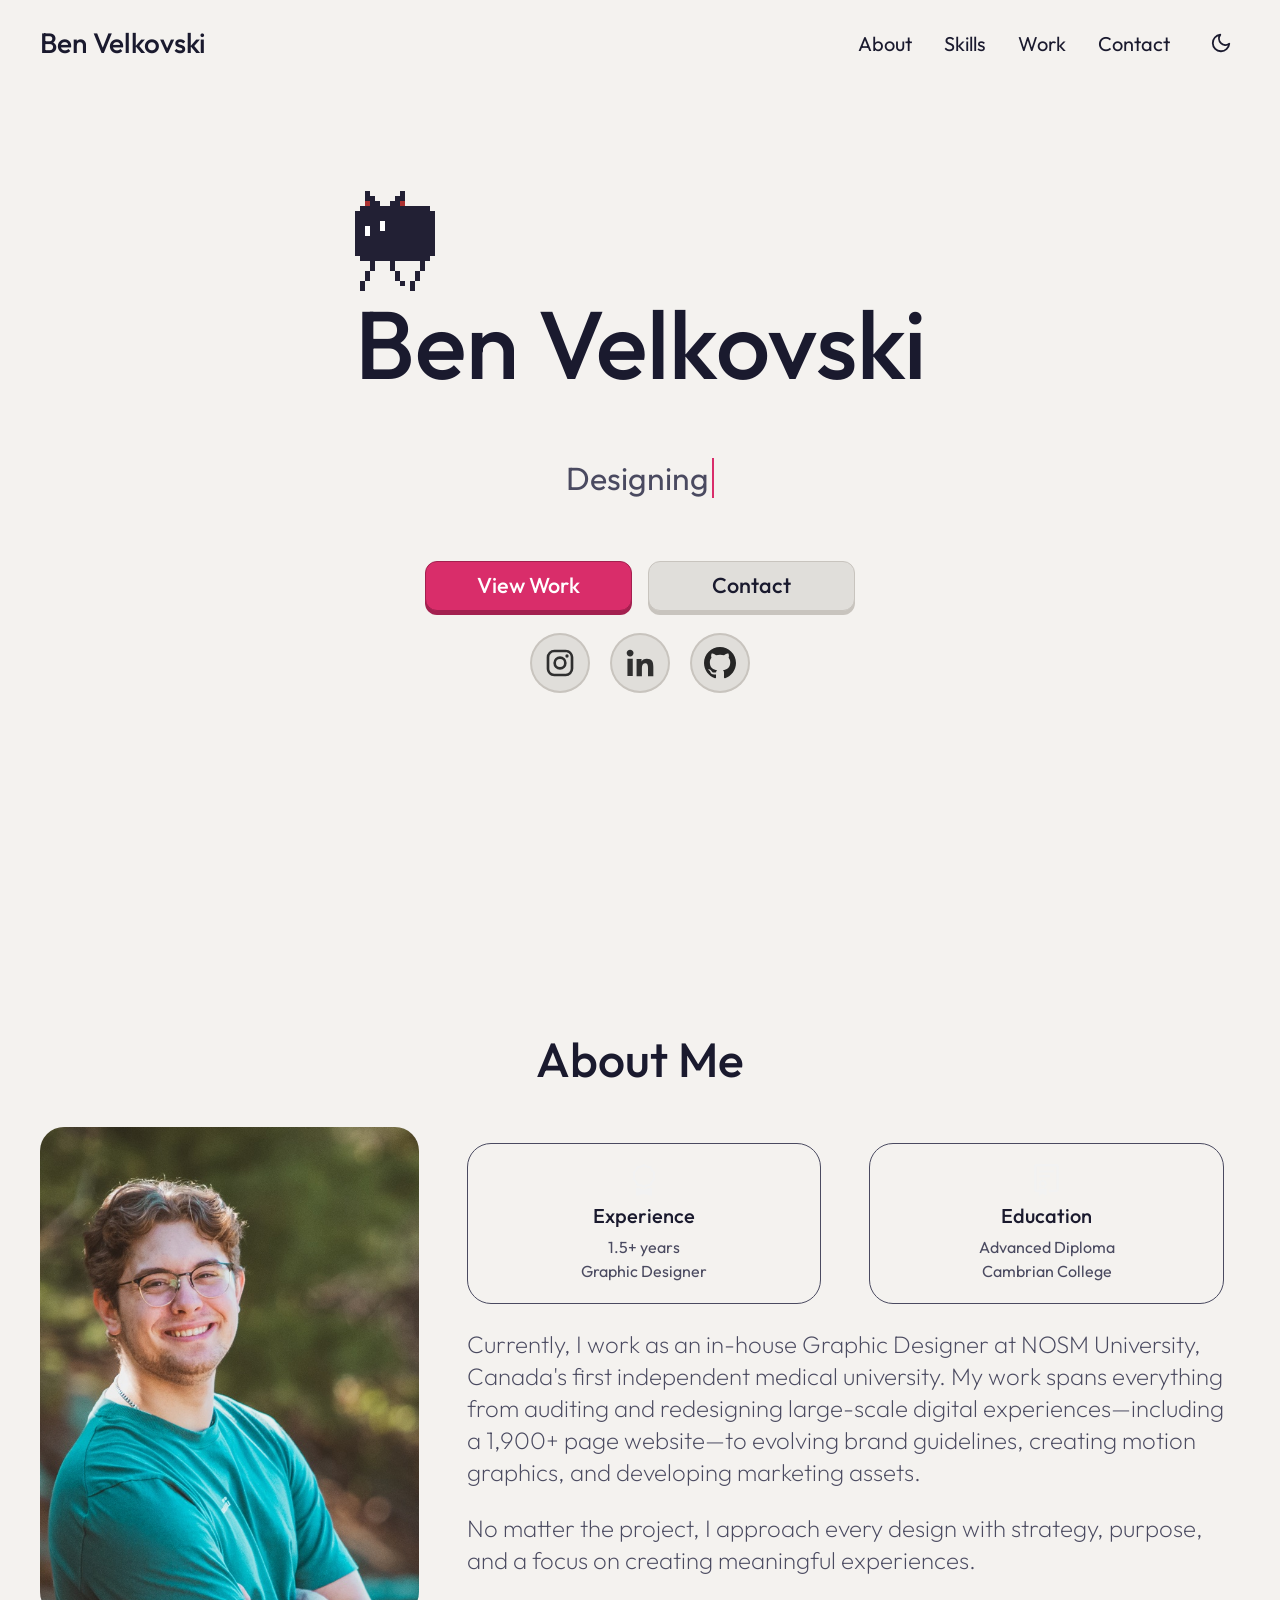
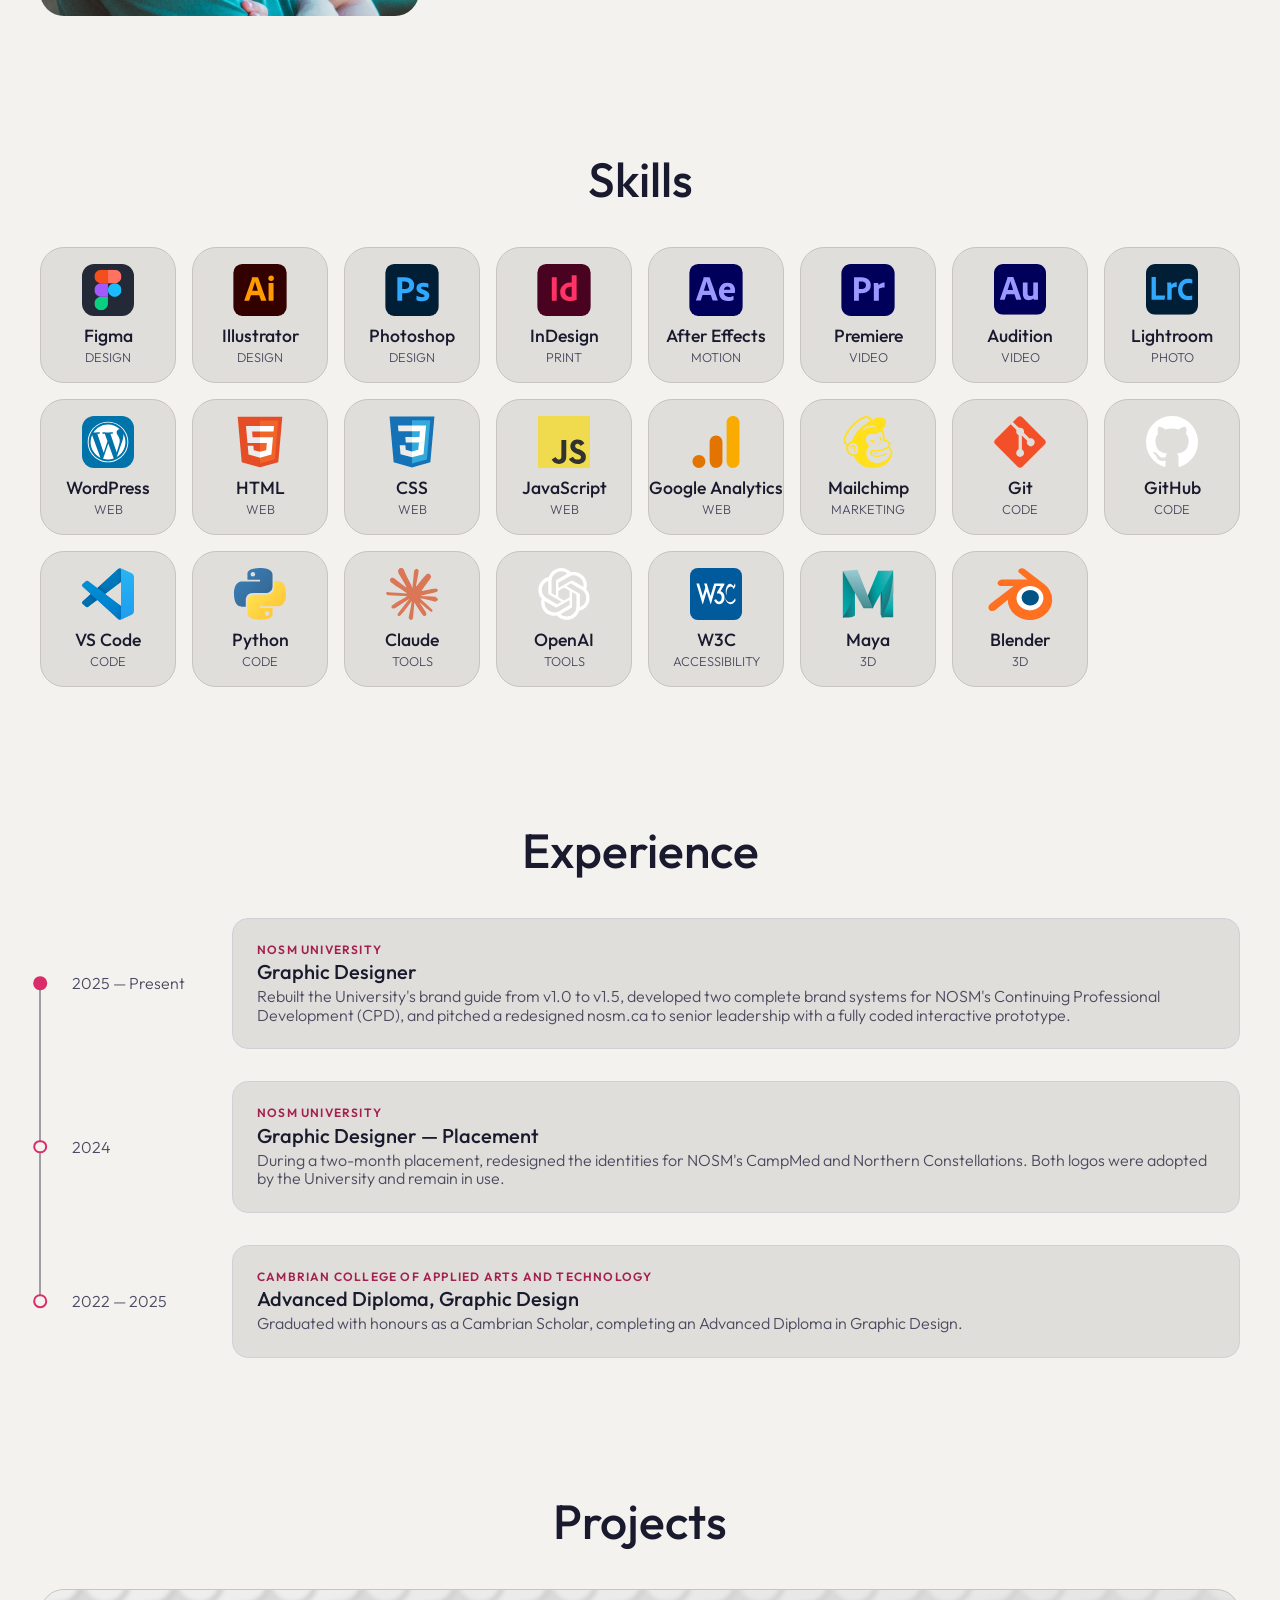
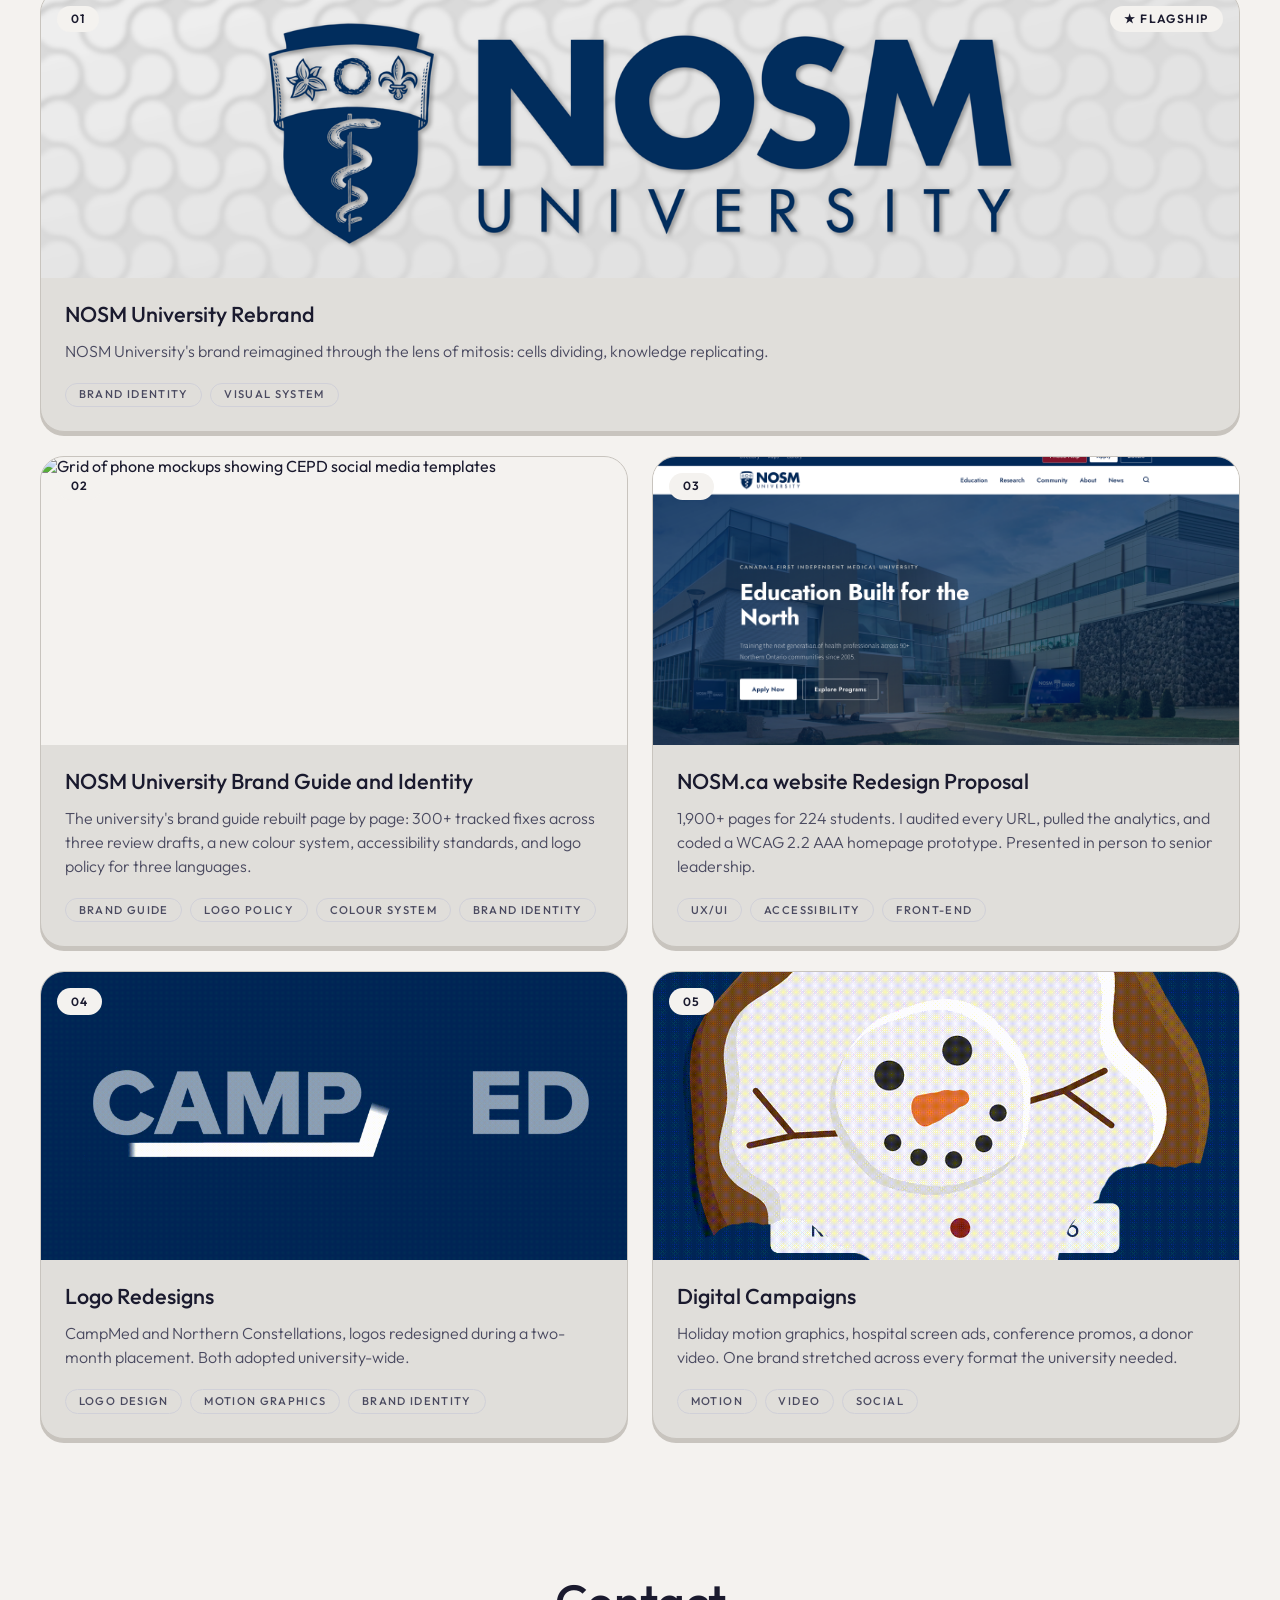
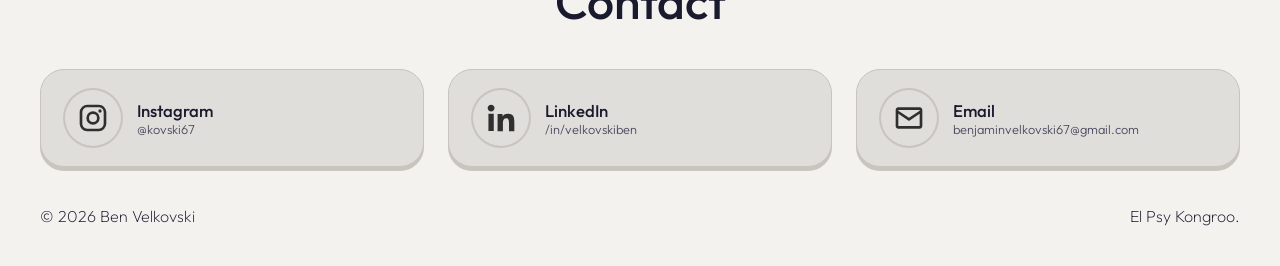
==== commit 6196f51f: "upload state where I uploaded my site" ====
--- a/index.html
+++ b/index.html
@@ -13,7 +13,7 @@
     <meta property="og:title" content="Ben Velkovski — Graphic Designer">
     <meta property="og:description" content="Brand identity systems, print production, and motion. Featuring the NOSM University rebrand.">
     <meta property="og:url" content="https://kovskidesign.com/">
-    <meta property="og:image" content="https://kovskidesign.com/assets/projects/nosm.jpg">
+    <meta property="og:image" content="https://kovskidesign.com/assets/projects/brandguide/spread-1.jpg">
     <meta name="twitter:card" content="summary_large_image">
 
     <!-- Apply the saved theme before first paint to avoid a flash of the wrong theme -->
@@ -96,7 +96,7 @@
             <div class="icons">
                 <a href="https://www.instagram.com/kovski67/" target="_blank" rel="noopener" class="icon icon--instagram"><img src="assets/icons/instagram.svg" alt="Instagram"></a>
                 <a href="https://www.linkedin.com/in/velkovskiben/" target="_blank" rel="noopener" class="icon icon--linkedin"><img src="assets/icons/linkedin.svg" alt="LinkedIn"></a>
-                <a href="https://github.com/KovskisOdyssey" target="_blank" rel="noopener" class="icon icon--github"><img src="assets/icons/github.svg" alt="GitHub"></a>
+                <a href="https://github.com/KovskisOdyssey" target="_blank" rel="noopener" class="icon icon--github"><img src="assets/icons/github-dark.svg" alt="GitHub"></a>
             </div>
         </section>
         <section class="about" id="about">
@@ -122,7 +122,8 @@
                             </div>
                         </div>
                     </div>
-                    <p class="aboutdesc">Brand systems are the job: identity guides, logo policy, motion, print, and the occasional website I code myself. A year and a half in, I've rebuilt a university's brand guide and pitched its new homepage to the people who run the place.</p>
+                    <p class="aboutdesc">Currently, I work as an in-house Graphic Designer at NOSM University, Canada's first independent medical university. My work spans everything from auditing and redesigning large-scale digital experiences—including a 1,900+ page website—to evolving brand guidelines, creating motion graphics, and developing marketing assets.</p>
+                    <p class="aboutdesc">No matter the project, I approach every design with strategy, purpose, and a focus on creating meaningful experiences.</p>
                 </div>
             </div>
         </section>
@@ -135,10 +136,23 @@
                 <div class="skillitem"><img src="assets/icons/indesign.svg" alt=""><p class="skillname">InDesign</p><p>PRINT</p></div>
                 <div class="skillitem"><img src="assets/icons/aftereffects.svg" alt=""><p class="skillname">After Effects</p><p>MOTION</p></div>
                 <div class="skillitem"><img src="assets/icons/premiere.svg" alt=""><p class="skillname">Premiere</p><p>VIDEO</p></div>
+                <div class="skillitem"><img src="assets/icons/audition.svg" alt=""><p class="skillname">Audition</p><p>VIDEO</p></div>
+                <div class="skillitem"><img src="assets/icons/lightroom-classic.svg" alt=""><p class="skillname">Lightroom</p><p>PHOTO</p></div>
+                <div class="skillitem"><img src="assets/icons/wordpress.svg" alt=""><p class="skillname">WordPress</p><p>WEB</p></div>
                 <div class="skillitem"><img src="assets/icons/html5.svg" alt=""><p class="skillname">HTML</p><p>WEB</p></div>
                 <div class="skillitem"><img src="assets/icons/css3.svg" alt=""><p class="skillname">CSS</p><p>WEB</p></div>
-                <div class="skillitem"><img src="assets/icons/wordpress.svg" alt=""><p class="skillname">WordPress</p><p>WEB</p></div>
+                <div class="skillitem"><img src="assets/icons/javascript.svg" alt=""><p class="skillname">JavaScript</p><p>WEB</p></div>
+                <div class="skillitem"><img src="assets/icons/google-analytics.svg" alt=""><p class="skillname">Google Analytics</p><p>WEB</p></div>
+                <div class="skillitem"><img src="assets/icons/mailchimp.svg" alt=""><p class="skillname">Mailchimp</p><p>MARKETING</p></div>
                 <div class="skillitem"><img src="assets/icons/git.svg" alt=""><p class="skillname">Git</p><p>CODE</p></div>
+                <div class="skillitem"><img src="assets/icons/github-dark.svg" alt=""><p class="skillname">GitHub</p><p>CODE</p></div>
+                <div class="skillitem"><img src="assets/icons/visual-studio-code.svg" alt=""><p class="skillname">VS Code</p><p>CODE</p></div>
+                <div class="skillitem"><img src="assets/icons/python.svg" alt=""><p class="skillname">Python</p><p>CODE</p></div>
+                <div class="skillitem"><img src="assets/icons/claude.svg" alt=""><p class="skillname">Claude</p><p>TOOLS</p></div>
+                <div class="skillitem"><img src="assets/icons/openai.svg" alt=""><p class="skillname">OpenAI</p><p>TOOLS</p></div>
+                <div class="skillitem"><img src="assets/icons/W3C.svg" alt=""><p class="skillname">W3C</p><p>ACCESSIBILITY</p></div>
+                <div class="skillitem"><img src="assets/icons/maya.svg" alt=""><p class="skillname">Maya</p><p>3D</p></div>
+                <div class="skillitem"><img src="assets/icons/blender.svg" alt=""><p class="skillname">Blender</p><p>3D</p></div>
             </div>
         </section>
         <section id="experience">
@@ -147,25 +161,25 @@
                 <div class="timeline-entry">
                     <span class="timeline-date">2025 — Present</span>
                     <div class="timeline-card">
-                        <p class="timeline-org">NOSM U</p>
+                        <p class="timeline-org">NOSM UNIVERSITY</p>
                         <h3>Graphic Designer</h3>
-                        <p>Rebuilt the university brand guide from v1.0 to v1.5. Built two complete brand systems for CEPD, then pitched a redesign of nosm.ca to senior leadership with a coded prototype to back it up.</p>
+                        <p>Rebuilt the University's brand guide from v1.0 to v1.5, developed two complete brand systems for NOSM's Continuing Professional Development (CPD), and pitched a redesigned nosm.ca to senior leadership with a fully coded interactive prototype.</p>
                     </div>
                 </div>
                 <div class="timeline-entry">
                     <span class="timeline-date">2024</span>
                     <div class="timeline-card">
-                        <p class="timeline-org">NOSM U</p>
+                        <p class="timeline-org">NOSM UNIVERSITY</p>
                         <h3>Graphic Designer — Placement</h3>
-                        <p>Redesigned two logos during a two-month placement. The university adopted both: CampMed and Northern Constellations.</p>
+                        <p>During a two-month placement, redesigned the identities for NOSM's CampMed and Northern Constellations. Both logos were adopted by the University and remain in use.</p>
                     </div>
                 </div>
                 <div class="timeline-entry">
                     <span class="timeline-date">2022 — 2025</span>
                     <div class="timeline-card">
-                        <p class="timeline-org">CAMBRIAN</p>
+                        <p class="timeline-org">CAMBRIAN COLLEGE OF APPLIED ARTS AND TECHNOLOGY</p>
                         <h3>Advanced Diploma, Graphic Design</h3>
-                        <p>Graduated with honours as a Cambrian Scholar.</p>
+                        <p>Graduated with honours as a Cambrian Scholar, completing an Advanced Diploma in Graphic Design.</p>
                     </div>
                 </div>
             </div>
@@ -173,7 +187,7 @@
         <section id="projects">
             <h2>Projects</h2>
             <div class="projectsbody">
-                <a class="project-card flagship" href="case-studies/nosm-university-rebrand.html">
+                <a class="project-card flagship" href="case-studies/nosm-rebrand.html">
                     <div class="project-media">
                         <span class="project-num">01</span>
                         <span class="project-flag">★ FLAGSHIP</span>
@@ -181,40 +195,39 @@
                     </div>
                     <div class="project-info">
                         <h3>NOSM University Rebrand</h3>
-                        <p>The brand guide I inherited called NOSM "Canada's first medical university." It isn't. I rebuilt the guide page by page: logo policy for three languages, a colour system named after Northern Ontario, and rules that survive contact with real vendors.</p>
+                        <p>NOSM University's brand reimagined through the lens of mitosis: cells dividing, knowledge replicating.</p>
+                        <div class="project-tags">
+                            <span class="project-tag">BRAND IDENTITY</span>
+                            <span class="project-tag">VISUAL SYSTEM</span>
+                        </div>
+                    </div>
+                </a>
+                <a class="project-card" href="case-studies/nosm-university-brand-guide.html">
+                    <div class="project-media">
+                        <span class="project-num">02</span>
+                        <img src="assets/projects/brand-guide-pdf-gif.gif" alt="Grid of phone mockups showing CEPD social media templates">
+                    </div>
+                    <div class="project-info">
+                        <h3>NOSM University Brand Guide and Identity</h3>
+                        <p>The university's brand guide rebuilt page by page: 300+ tracked fixes across three review drafts, a new colour system, accessibility standards, and logo policy for three languages.</p>
                         <div class="project-tags">
                             <span class="project-tag">BRAND GUIDE</span>
                             <span class="project-tag">LOGO POLICY</span>
                             <span class="project-tag">COLOUR SYSTEM</span>
-                            <span class="project-tag">PRINT PRODUCTION</span>
-                        </div>
-                    </div>
-                </a>
-                <a class="project-card" href="case-studies/cepd-brand-identity.html">
-                    <div class="project-media">
-                        <span class="project-num">02</span>
-                        <img src="assets/projects/brand-guide-pdf-gif.gif" alt="Grid of phone mockups showing CEPD social media templates">
-                    </div>
-                    <div class="project-info">
-                        <h3>CEPD Brand Identity</h3>
-                        <p>Two complete identity systems for one portfolio. The mitosis concept earned AVP approval. The stakeholders wanted safer, so I built that too: templates, banners, conference kits, and a newsletter coded by hand.</p>
-                        <div class="project-tags">
                             <span class="project-tag">BRAND IDENTITY</span>
-                            <span class="project-tag">VISUAL SYSTEM</span>
-                            <span class="project-tag">EMAIL DEV</span>
                         </div>
                     </div>
                 </a>
                 <a class="project-card" href="case-studies/nosm-website-redesign.html">
                     <div class="project-media">
                         <span class="project-num">03</span>
-                        <img src="assets/projects/website-card.jpg" alt="Redesigned nosm.ca homepage prototype">
-                    </div>
-                    <div class="project-info">
-                        <h3>nosm.ca Redesign Proposal</h3>
-                        <p>1,900+ pages for 224 students. I audited every URL, pulled the analytics, and coded a WCAG 2.2 AAA homepage prototype. Pitched in person to the AVP.</p>
-                        <div class="project-tags">
-                            <span class="project-tag">UX</span>
+                        <img src="assets/projects/website/hero.png" alt="Redesigned nosm.ca homepage prototype">
+                    </div>
+                    <div class="project-info">
+                        <h3>NOSM.ca website Redesign Proposal</h3>
+                        <p>1,900+ pages for 224 students. I audited every URL, pulled the analytics, and coded a WCAG 2.2 AAA homepage prototype. Presented in person to senior leadership.</p>
+                        <div class="project-tags">
+                            <span class="project-tag">UX/UI</span>
                             <span class="project-tag">ACCESSIBILITY</span>
                             <span class="project-tag">FRONT-END</span>
                         </div>
@@ -227,11 +240,11 @@
                     </div>
                     <div class="project-info">
                         <h3>Logo Redesigns</h3>
-                        <p>CampMed and Northern Constellations, redesigned during a two-month placement. Both adopted university-wide. Both still in use.</p>
+                        <p>CampMed and Northern Constellations, logos redesigned during a two-month placement. Both adopted university-wide.</p>
                         <div class="project-tags">
                             <span class="project-tag">LOGO DESIGN</span>
-                            <span class="project-tag">MOTION</span>
-                            <span class="project-tag">BRAND</span>
+                            <span class="project-tag">MOTION GRAPHICS</span>
+                            <span class="project-tag">BRAND IDENTITY</span>
                         </div>
                     </div>
                 </a>
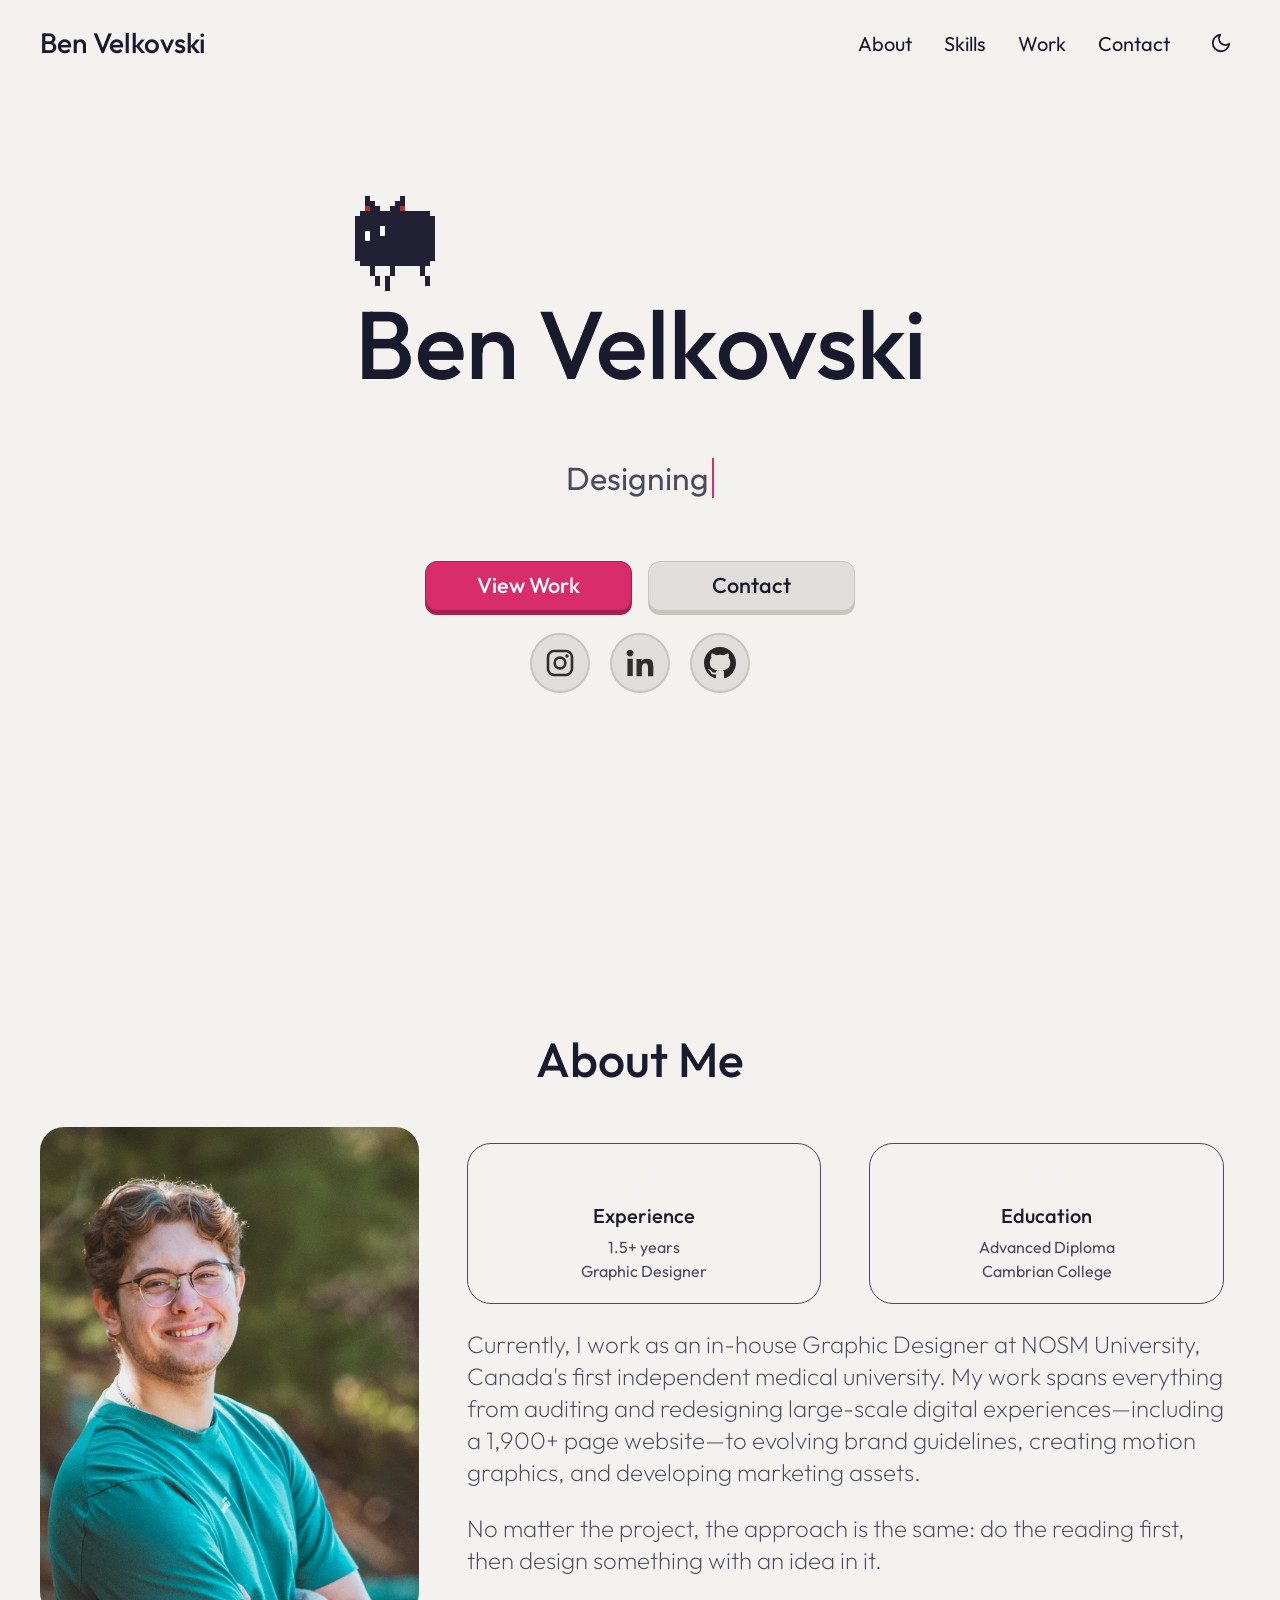
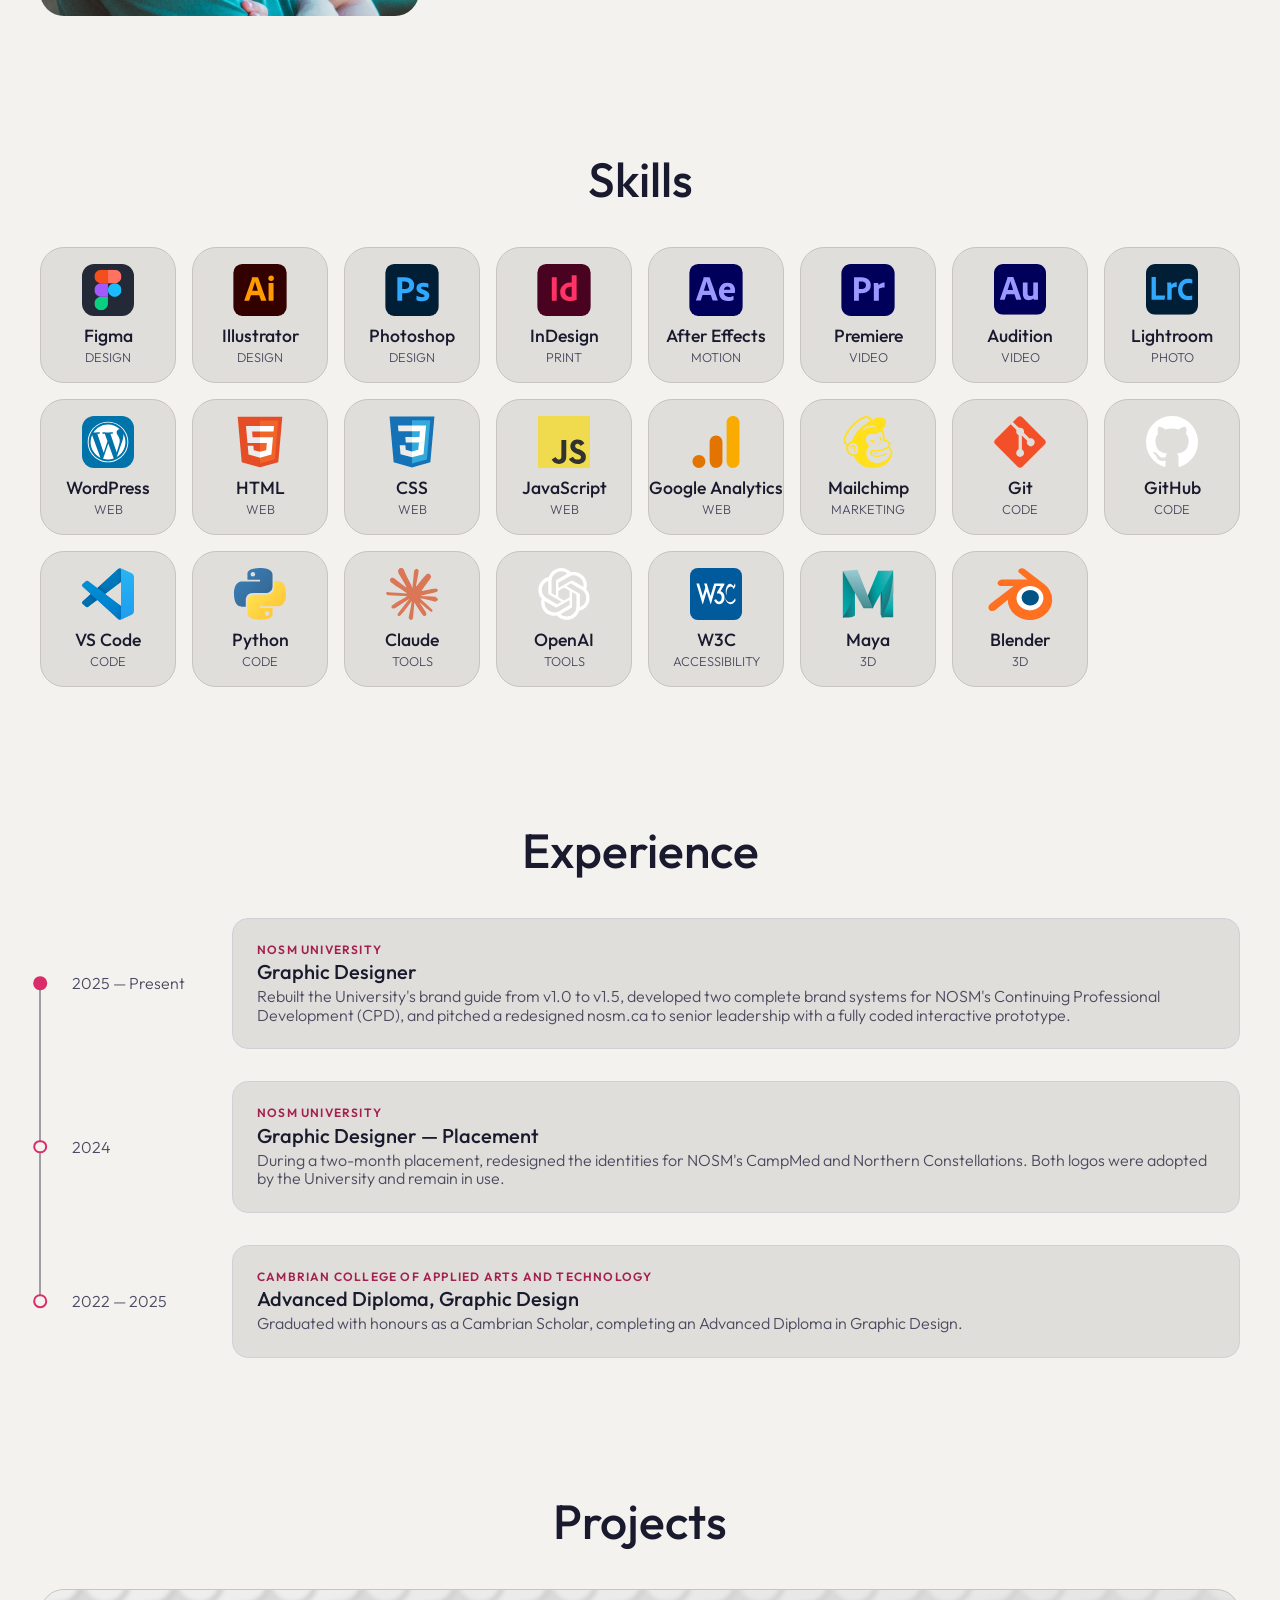
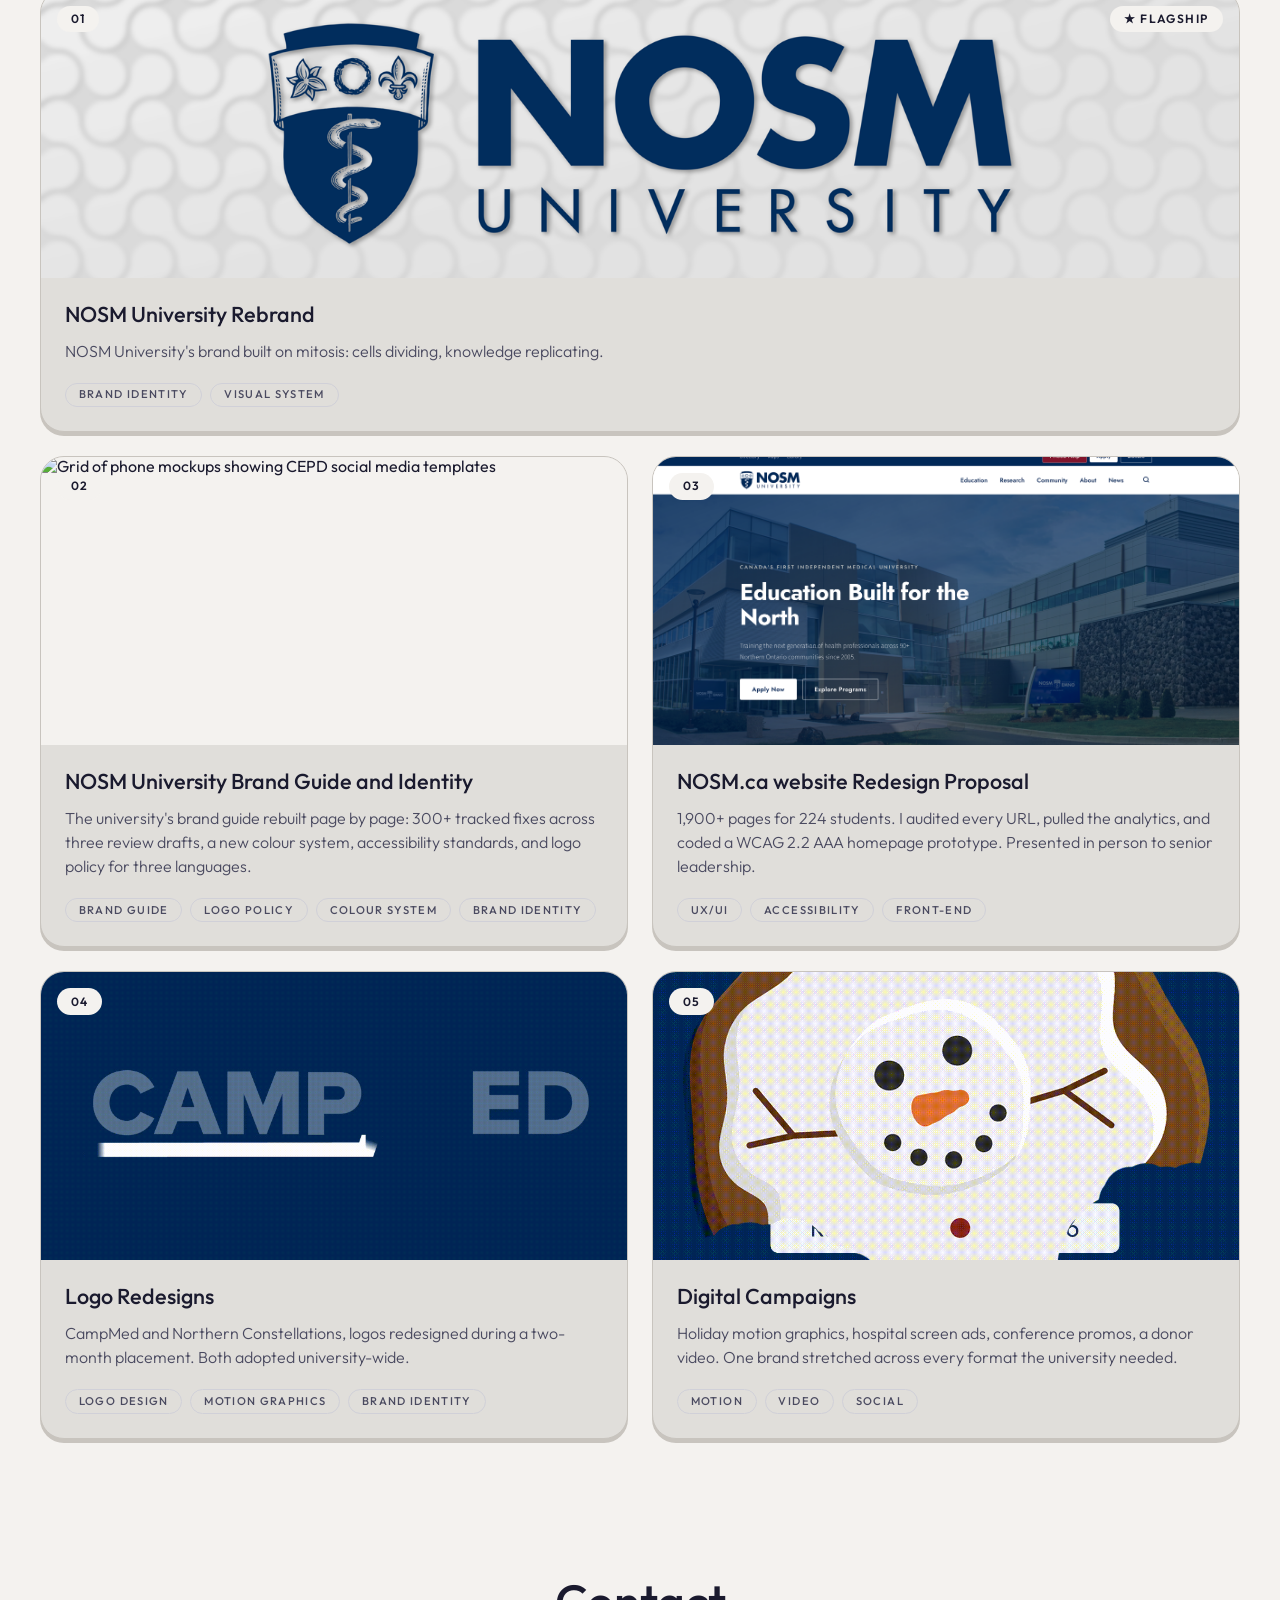
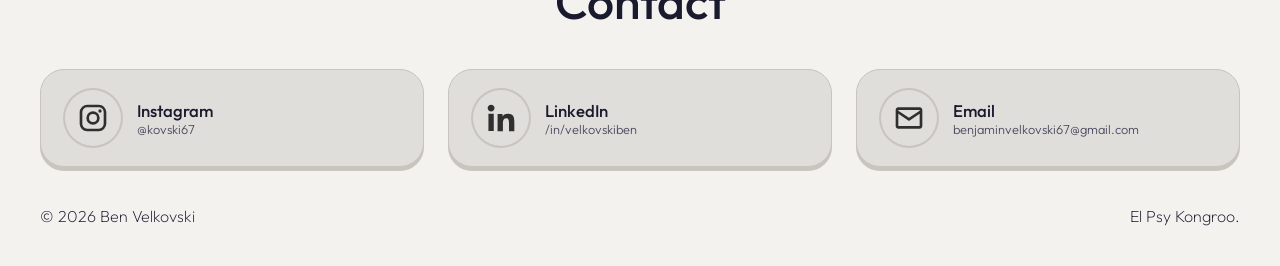
==== commit 24d0d8f2: "copy changes and 404 page creation" ====
--- a/index.html
+++ b/index.html
@@ -4,7 +4,7 @@
     <meta charset="UTF-8">
     <meta name="viewport" content="width=device-width, initial-scale=1.0">
     <title>Ben Velkovski | Graphic Designer</title>
-    <meta name="description" content="Ben Velkovski is a graphic designer in Sudbury, Ontario specializing in brand identity systems, user experience and interface design, and motion — featuring the NOSM University rebrand.">
+    <meta name="description" content="Ben Velkovski is a graphic designer in Sudbury, Ontario. Brand identity systems, user experience and interface design, and motion. Featuring the NOSM University rebrand.">
     <link rel="canonical" href="https://kovskidesign.com/">
     <link rel="icon" type="image/svg+xml" href="assets/icons/favicon.svg">
 
@@ -123,7 +123,7 @@
                         </div>
                     </div>
                     <p class="aboutdesc">Currently, I work as an in-house Graphic Designer at NOSM University, Canada's first independent medical university. My work spans everything from auditing and redesigning large-scale digital experiences—including a 1,900+ page website—to evolving brand guidelines, creating motion graphics, and developing marketing assets.</p>
-                    <p class="aboutdesc">No matter the project, I approach every design with strategy, purpose, and a focus on creating meaningful experiences.</p>
+                    <p class="aboutdesc">No matter the project, the approach is the same: do the reading first, then design something with an idea in it.</p>
                 </div>
             </div>
         </section>
@@ -195,7 +195,7 @@
                     </div>
                     <div class="project-info">
                         <h3>NOSM University Rebrand</h3>
-                        <p>NOSM University's brand reimagined through the lens of mitosis: cells dividing, knowledge replicating.</p>
+                        <p>NOSM University's brand built on mitosis: cells dividing, knowledge replicating.</p>
                         <div class="project-tags">
                             <span class="project-tag">BRAND IDENTITY</span>
                             <span class="project-tag">VISUAL SYSTEM</span>
--- a/css/styles.css
+++ b/css/styles.css
@@ -86,7 +86,9 @@
     flex-direction: column;
 }
 
-nav {
+/* scoped to the top bar: case-study pages have a second <nav> (the
+   prev/next pager) that must not inherit these */
+body > nav {
     font-size: 1.25rem;
     font-weight: 400;
     display: flex;
@@ -95,7 +97,7 @@
     gap: 2rem;
 }
 
-nav a:first-child {
+body > nav a:first-child {
     font-weight: 500;
     font-size: 1.75rem;
     margin-right: auto;
@@ -698,7 +700,7 @@
 
 /* tablet portrait / large phone */
 @media (max-width: 48em) {
-    nav {
+    body > nav {
         flex-wrap: wrap;
         gap: 1rem 1.5rem;
         font-size: 1.1rem;
